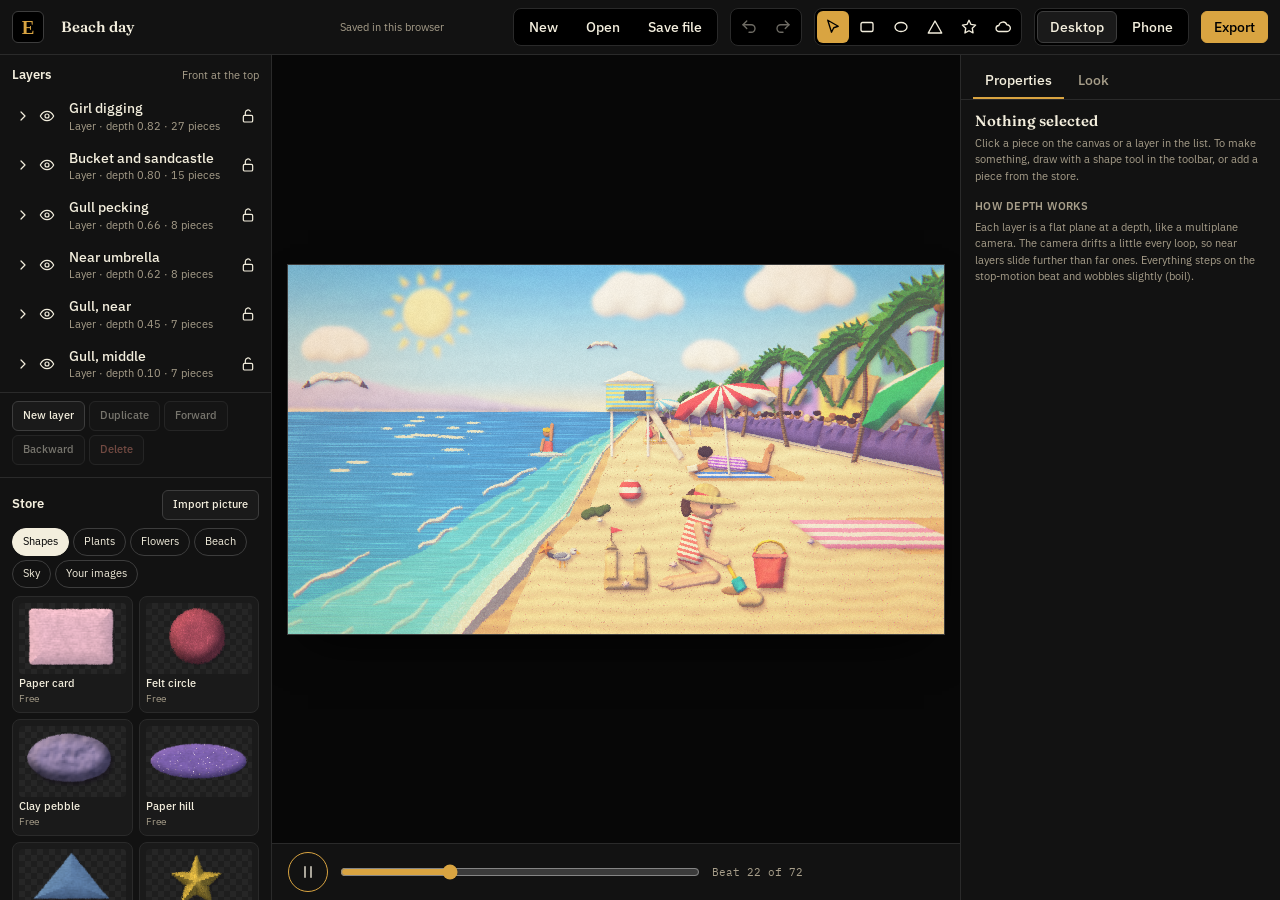
==== editor.html @ df8dcd38 "Add Beach Day sampel" ====
<!doctype html>
<html lang="en">
<head>
<meta charset="utf-8">
<meta name="viewport" content="width=device-width, initial-scale=1">
<title>Backdrop Editor</title>
<meta name="description" content="Make looping stop-motion wallpapers in the browser: layers at depths, handmade-looking shapes and materials, swaying flowers, boil and a soft film look. Export stills and video loops.">
<link rel="preconnect" href="https://fonts.googleapis.com">
<link rel="preconnect" href="https://fonts.gstatic.com" crossorigin>
<link href="https://fonts.googleapis.com/css2?family=Fraunces:ital,opsz,wght@0,9..144,500;0,9..144,600&family=IBM+Plex+Sans:wght@400;500;600&family=IBM+Plex+Mono:wght@400&display=swap" rel="stylesheet">
<link rel="icon" href="data:image/svg+xml,%3Csvg xmlns='http://www.w3.org/2000/svg' viewBox='0 0 32 32'%3E%3Crect width='32' height='32' rx='6' fill='%23000000'/%3E%3Ctext x='16' y='23' font-family='Georgia, serif' font-size='19' font-weight='700' fill='%23D9A441' text-anchor='middle'%3EE%3C/text%3E%3C/svg%3E">
<link rel="stylesheet" href="css/tokens.css">
<link rel="stylesheet" href="css/editor.css">
</head>
<body>
<a class="skip" href="#viewport">Skip to the canvas</a>

<header class="topbar">
  <h1 class="sr-only">Backdrop Editor</h1>
  <div class="brand">
    <a class="home" href="index.html" title="Back to the garden study"><span aria-hidden="true">E</span><span class="sr-only">Back to the garden study</span></a>
    <label class="sr-only" for="doc-title">Scene name</label>
    <input id="doc-title" class="title-input" type="text" maxlength="80" value="Untitled scene" autocomplete="off" spellcheck="false">
    <span class="save-state" id="save-state" aria-live="polite"></span>
  </div>

  <div class="toolbar">
    <div class="group" role="group" aria-label="File">
      <button type="button" class="tb-btn" id="btn-new">New</button>
      <button type="button" class="tb-btn" id="btn-open">Open</button>
      <button type="button" class="tb-btn" id="btn-save" title="Save the scene as a file (Ctrl+S)">Save file</button>
      <input type="file" id="file-open" accept=".json,application/json" hidden>
    </div>
    <div class="group" role="group" aria-label="Undo and redo">
      <button type="button" class="icon-btn" id="btn-undo" aria-label="Undo" disabled><svg viewBox="0 0 24 24" aria-hidden="true"><path d="M9 14L4 9l5-5"/><path d="M4 9h11a5 5 0 0 1 0 10h-3"/></svg></button>
      <button type="button" class="icon-btn" id="btn-redo" aria-label="Redo" disabled><svg viewBox="0 0 24 24" aria-hidden="true"><path d="M15 14l5-5-5-5"/><path d="M20 9H9a5 5 0 0 0 0 10h3"/></svg></button>
    </div>
    <div class="group tools" role="group" aria-label="Tools">
      <button type="button" class="icon-btn" data-tool="select" aria-pressed="true" title="Select and move (V)" aria-label="Select and move"><svg viewBox="0 0 24 24" aria-hidden="true"><path d="M5 3l14 8-6 2-3 6z"/></svg></button>
      <button type="button" class="icon-btn" data-tool="rect" aria-pressed="false" title="Draw a rectangle (R)" aria-label="Draw a rectangle"><svg viewBox="0 0 24 24" aria-hidden="true"><rect x="4" y="6" width="16" height="12" rx="2"/></svg></button>
      <button type="button" class="icon-btn" data-tool="ellipse" aria-pressed="false" title="Draw an ellipse (E)" aria-label="Draw an ellipse"><svg viewBox="0 0 24 24" aria-hidden="true"><ellipse cx="12" cy="12" rx="8" ry="6"/></svg></button>
      <button type="button" class="icon-btn" data-tool="triangle" aria-pressed="false" title="Draw a triangle (T)" aria-label="Draw a triangle"><svg viewBox="0 0 24 24" aria-hidden="true"><path d="M12 4l9 16H3z"/></svg></button>
      <button type="button" class="icon-btn" data-tool="star" aria-pressed="false" title="Draw a star (S)" aria-label="Draw a star"><svg viewBox="0 0 24 24" aria-hidden="true"><path d="M12 3l2.7 5.6 6.1.9-4.4 4.3 1 6.1L12 17l-5.4 2.9 1-6.1-4.4-4.3 6.1-.9z"/></svg></button>
      <button type="button" class="icon-btn" data-tool="cloud" aria-pressed="false" title="Draw a cloud (C)" aria-label="Draw a cloud"><svg viewBox="0 0 24 24" aria-hidden="true"><path d="M7 18a4 4 0 0 1-.5-8 5.5 5.5 0 0 1 10.6-1A4.5 4.5 0 0 1 17.5 18z"/></svg></button>
    </div>
    <div class="group" role="group" aria-label="Preview shape">
      <button type="button" class="tb-btn" data-preview="desktop" aria-pressed="true">Desktop</button>
      <button type="button" class="tb-btn" data-preview="phone" aria-pressed="false">Phone</button>
    </div>
    <button type="button" class="tb-btn primary" id="btn-export">Export</button>
  </div>
</header>

<main class="workspace">
  <aside class="panel panel-left" aria-label="Layers and store">
    <section class="layers" aria-labelledby="layers-h">
      <div class="panel-head">
        <h2 id="layers-h">Layers</h2>
        <p class="panel-hint">Front at the top</p>
      </div>
      <ul id="layer-list" class="layer-list"></ul>
      <div class="panel-actions" role="group" aria-label="Layer actions">
        <button type="button" class="btn-small" id="btn-add-layer">New layer</button>
        <button type="button" class="btn-small" id="btn-dup" title="Duplicate (Ctrl+D)">Duplicate</button>
        <button type="button" class="btn-small" id="btn-fwd" title="Bring forward (])">Forward</button>
        <button type="button" class="btn-small" id="btn-back" title="Send backward ([)">Backward</button>
        <button type="button" class="btn-small danger" id="btn-del" title="Delete (Delete key on the canvas)">Delete</button>
      </div>
    </section>
    <section class="store" aria-labelledby="store-h">
      <div class="panel-head">
        <h2 id="store-h">Store</h2>
        <button type="button" class="btn-small" id="btn-import">Import picture</button>
        <input type="file" id="file-image" accept="image/png,image/jpeg,image/webp,image/gif" multiple hidden>
      </div>
      <div class="store-cats" id="store-cats" role="group" aria-label="Store categories"></div>
      <div class="store-grid" id="store-grid"></div>
    </section>
  </aside>

  <section class="stage" aria-label="Scene">
    <div class="stage-inner">
      <div id="viewport" class="viewport is-loading" tabindex="0" role="application" aria-roledescription="scene canvas" aria-label="Scene canvas" aria-describedby="viewport-help">
        <canvas id="scene" aria-hidden="true"></canvas>
        <svg id="overlay" class="overlay" aria-hidden="true"></svg>
        <p class="loading" id="loading">Building the scene…</p>
      </div>
    </div>
    <p id="viewport-help" class="sr-only">Click a piece to select it, then drag to move it. With the canvas focused, arrow keys move the selection, Shift with an arrow moves it further, Delete removes it and Escape deselects. The Layers list and the Properties panel do everything the mouse does.</p>
    <div class="transport">
      <button type="button" class="icon-btn play" id="btn-play" data-playing="false" aria-label="Play" title="Play (Space)">
        <svg class="icon-play" viewBox="0 0 24 24" aria-hidden="true"><path d="M7 5l12 7-12 7z"/></svg>
        <svg class="icon-pause" viewBox="0 0 24 24" aria-hidden="true"><path d="M8 5v14M16 5v14"/></svg>
      </button>
      <label class="sr-only" for="scrub">Beat in the loop</label>
      <input type="range" id="scrub" min="0" max="71" step="1" value="0">
      <output id="beat-readout" for="scrub">Beat 1 of 72</output>
      <p id="status" class="status" role="status" aria-live="polite"></p>
    </div>
  </section>

  <aside class="panel panel-right" aria-label="Properties and look">
    <div class="tabs" role="tablist" aria-label="Side panel">
      <button type="button" role="tab" id="tab-props" aria-controls="pane-props" aria-selected="true">Properties</button>
      <button type="button" role="tab" id="tab-look" aria-controls="pane-look" aria-selected="false" tabindex="-1">Look</button>
    </div>
    <div id="pane-props" class="pane" role="tabpanel" aria-labelledby="tab-props" tabindex="0"></div>
    <div id="pane-look" class="pane" role="tabpanel" aria-labelledby="tab-look" tabindex="0" hidden></div>
  </aside>
</main>

<dialog id="dlg-new" aria-labelledby="dlg-new-h">
  <h2 id="dlg-new-h">New scene</h2>
  <p>This replaces the scene you have open. If you want to keep it, use Save file first.</p>
  <div class="template-list">
    <button type="button" class="template" data-template="beach">
      <span class="t-name">Beach day</span>
      <span class="t-note">The sample scene: a girl digging, waves, palms, gulls and a boardwalk crowd, all made from the editor's pieces.</span>
    </button>
    <button type="button" class="template" data-template="blank">
      <span class="t-name">Blank backdrop</span>
      <span class="t-note">A painted wash to build on.</span>
    </button>
    <button type="button" class="template" data-template="study">
      <span class="t-name">Garden study</span>
      <span class="t-note">The study of a stop-motion backdrop by Tamara, with every piece editable.</span>
    </button>
  </div>
  <div class="dlg-actions"><button type="button" class="btn-small" data-close>Cancel</button></div>
</dialog>

<dialog id="dlg-export" aria-labelledby="dlg-export-h">
  <h2 id="dlg-export-h">Export</h2>
  <section class="export-row">
    <h3>Still image</h3>
    <p>A PNG of the beat on screen now.</p>
    <div class="field field-select"><label for="still-size">Size</label><select id="still-size"></select></div>
    <button type="button" class="btn-small primary" id="do-still">Save PNG</button>
  </section>
  <section class="export-row">
    <h3>Video loop</h3>
    <p id="video-format"></p>
    <div class="field field-select"><label for="video-size">Size</label><select id="video-size"></select></div>
    <button type="button" class="btn-small primary" id="do-video">Record loop</button>
    <progress id="video-progress" max="1" value="0" hidden>0%</progress>
  </section>
  <section class="export-row">
    <h3>Scene file</h3>
    <p>A .json file with every layer, the look and your pictures. Open it here later to keep editing.</p>
    <button type="button" class="btn-small" id="do-json">Save scene file</button>
  </section>
  <div class="dlg-actions"><button type="button" class="btn-small" data-close>Close</button></div>
</dialog>

<script src="js/gl.js" defer></script>
<script src="js/clock.js" defer></script>
<script src="js/materials.js" defer></script>
<script src="js/elements.js" defer></script>
<script src="js/shapes.js" defer></script>
<script src="js/items.js" defer></script>
<script src="js/post.js" defer></script>
<script src="js/renderer.js" defer></script>
<script src="js/scenes/garden-art.js" defer></script>
<script src="js/scenes/garden.js" defer></script>
<script src="js/scenes/beach.js" defer></script>
<script src="js/editor/doc.js" defer></script>
<script src="js/editor/library.js" defer></script>
<script src="js/editor/fields.js" defer></script>
<script src="js/editor/actions.js" defer></script>
<script src="js/editor/panels.js" defer></script>
<script src="js/editor/canvas.js" defer></script>
<script src="js/editor/export.js" defer></script>
<script src="js/editor/main.js" defer></script>
</body>
</html>
---- css/tokens.css ----
/* Copied from Resume/css/style.css :root — keep in sync with the portfolio. */
:root {
  --bg: #000000;
  --bg-raised: #131313;
  --ink: #F3EEDD;
  --ink-soft: #A79E8A;
  --ink-faint: #8C8370;
  --line: #2A2A2A;
  --line-strong: #3D3D3D;
  --green: #4C7A63;
  --gold: #D9A441;
  --plum: #A56A82;

  --serif: 'Fraunces', serif;
  --sans: 'IBM Plex Sans', sans-serif;
  --mono: 'IBM Plex Mono', monospace;

  --measure: 62ch;
  --pad-x: 6vw;

  --radius-xs: 3px;
  --radius-sm: 4px;
  --radius-lg: 20px;
  --radius-pill: 999px;

  --shadow-sm: 0 10px 24px -8px rgba(217, 164, 65, 0.4);

  --motion-fast: 150ms;
  --motion-base: 200ms;
  --motion-slow: 500ms;
  --ease-standard: ease;
  --ease-out: ease-out;

  --space-1: 8px;
  --space-2: 12px;
  --space-3: 16px;
  --space-4: 24px;
  --space-5: 32px;
  --space-6: 48px;
  --space-7: 64px;
  --space-8: 96px;

  --header-h: 80px;
}
---- css/editor.css ----
/* The editor. Colors, type, spacing and motion come from tokens.css (the portfolio's tokens). */

*, *::before, *::after { box-sizing: border-box; }
[hidden] { display: none !important; }

:root {
  --panel: #121212;
  --panel-2: #1A1A1A;
  --well: #0A0A0A;
  --focus: #F3EEDD;
  --danger: #E58C7A;
  --left-w: 272px;
  --right-w: 320px;
}

html { color-scheme: dark; }
html, body {
  margin: 0;
  height: 100%;
  background: var(--bg);
  color: var(--ink);
  font: 400 14px/1.45 var(--sans);
}
body {
  display: grid;
  grid-template-rows: auto minmax(0, 1fr);
  height: 100vh;
  height: 100dvh;
  overflow: hidden;
}

.sr-only {
  position: absolute; width: 1px; height: 1px; padding: 0; margin: -1px;
  overflow: hidden; clip: rect(0 0 0 0); white-space: nowrap; border: 0;
}
.skip {
  position: absolute; left: 8px; top: -60px; z-index: 10;
  padding: 8px 12px; border-radius: var(--radius-sm);
  background: var(--gold); color: var(--bg); font-weight: 600; text-decoration: none;
}
.skip:focus { top: 8px; }

button, input, select { font: inherit; color: inherit; }
:focus-visible { outline: 2px solid var(--focus); outline-offset: 2px; }

h2, h3 { margin: 0; }

/* ---------- top bar ---------- */
.topbar {
  display: flex;
  align-items: center;
  gap: var(--space-3);
  padding: 8px 12px;
  border-bottom: 1px solid var(--line);
  background: var(--panel);
  min-width: 0;
}
.brand { display: flex; align-items: center; gap: var(--space-1); min-width: 0; flex: 1 1 240px; }
.home {
  display: grid; place-items: center; flex: none;
  width: 32px; height: 32px; border-radius: 6px;
  background: var(--bg); color: var(--gold);
  font: 700 19px/1 Georgia, serif; text-decoration: none;
  border: 1px solid var(--line-strong);
}
.title-input {
  min-width: 0; width: 100%; max-width: 20rem;
  padding: 6px 8px;
  border: 1px solid transparent; border-radius: var(--radius-sm);
  background: transparent;
  font: 600 1.0625rem/1.2 var(--serif);
}
.title-input:hover { border-color: var(--line-strong); }
.title-input:focus { border-color: var(--ink-soft); background: var(--bg); }
.save-state { font-size: 0.8125rem; color: var(--ink-soft); white-space: nowrap; }

.toolbar { display: flex; align-items: center; gap: var(--space-2); flex-wrap: wrap; justify-content: flex-end; }
.group { display: flex; gap: 2px; padding: 2px; border-radius: 8px; background: var(--bg); border: 1px solid var(--line); }

.tb-btn, .btn-small {
  min-height: 32px;
  padding: 0 12px;
  border: 1px solid transparent;
  border-radius: 6px;
  background: transparent;
  font-weight: 500;
  cursor: pointer;
  white-space: nowrap;
  transition: background-color var(--motion-fast) var(--ease-standard), border-color var(--motion-fast) var(--ease-standard);
}
.tb-btn:hover, .btn-small:hover { background: var(--panel-2); }
.tb-btn[aria-pressed="true"] { background: var(--panel-2); border-color: var(--line-strong); }
.tb-btn.primary, .btn-small.primary { background: var(--gold); color: var(--bg); border-color: var(--gold); }
.tb-btn.primary:hover, .btn-small.primary:hover { background: #E8B65A; }
.btn-small { min-height: 30px; padding: 0 10px; border-color: var(--line-strong); background: var(--panel-2); font-size: 0.8125rem; }
.btn-small.danger { color: var(--danger); }
.btn-small:disabled, .icon-btn:disabled { opacity: 0.45; cursor: default; }
.btn-small:disabled:hover { background: var(--panel-2); }

.icon-btn {
  display: inline-grid; place-items: center;
  width: 32px; height: 32px;
  padding: 0;
  border: 1px solid transparent; border-radius: 6px;
  background: transparent;
  cursor: pointer;
}
.icon-btn:hover:not(:disabled) { background: var(--panel-2); }
.tools .icon-btn[aria-pressed="true"] { background: var(--gold); color: var(--bg); }
.icon-btn svg, .icon-btn small svg { width: 18px; height: 18px; fill: none; stroke: currentColor; stroke-width: 1.8; stroke-linecap: round; stroke-linejoin: round; }
.icon-btn.small { width: 28px; height: 28px; }
.icon-btn.small svg { width: 16px; height: 16px; }

/* ---------- workspace ---------- */
.workspace {
  display: grid;
  grid-template-columns: var(--left-w) minmax(0, 1fr) var(--right-w);
  min-height: 0;
}
.panel { background: var(--panel); min-height: 0; overflow: auto; }
.panel-left { border-right: 1px solid var(--line); display: grid; grid-template-rows: minmax(180px, 1fr) minmax(220px, 1fr); overflow: hidden; }
.panel-right { border-left: 1px solid var(--line); display: flex; flex-direction: column; }

.panel-head { display: flex; align-items: baseline; justify-content: space-between; gap: var(--space-1); padding: 12px 12px 8px; }
.panel-head h2 { font: 600 0.9375rem/1.2 var(--sans); }
.panel-hint { margin: 0; font-size: 0.75rem; color: var(--ink-soft); }

/* ---------- layers ---------- */
.layers { display: flex; flex-direction: column; min-height: 0; border-bottom: 1px solid var(--line); }
.layer-list { list-style: none; margin: 0; padding: 0 6px; overflow: auto; flex: 1; min-height: 0; }
.layer-list .empty { padding: 12px 8px; color: var(--ink-soft); }
.layer-row {
  display: grid;
  grid-template-columns: 22px 28px minmax(0, 1fr) 28px;
  align-items: center;
  gap: 2px;
  padding: 2px;
  border-radius: 6px;
  border: 1px solid transparent;
}
.layer-row:hover { background: var(--panel-2); }
.layer-row.is-selected { background: #2A2314; border-color: #6B5428; }
.layer-row.has-selection:not(.is-selected) { background: #1C1810; }
.layer-row.is-hidden .nm, .layer-row.is-hidden .meta { opacity: 0.55; }
.layer-row.drop-above { box-shadow: inset 0 2px 0 var(--gold); }
.layer-row.drop-below { box-shadow: inset 0 -2px 0 var(--gold); }
.caret { width: 22px; }
.caret svg { transition: transform var(--motion-fast) var(--ease-standard); }
.caret[aria-expanded="true"] svg { transform: rotate(90deg); }
.caret-space { width: 22px; }
.layer-name {
  display: flex; flex-direction: column; align-items: flex-start;
  min-width: 0; padding: 4px 6px;
  border: 0; border-radius: 4px; background: transparent; text-align: left; cursor: pointer;
}
.layer-name .nm { font-weight: 500; max-width: 100%; overflow: hidden; text-overflow: ellipsis; white-space: nowrap; }
.layer-name .meta { font-size: 0.75rem; color: var(--ink-soft); }
.item-wrap { list-style: none; }
.item-list { list-style: none; margin: 0 0 4px 52px; padding: 0; border-left: 1px solid var(--line-strong); }
.item-name {
  display: block; width: 100%; padding: 4px 8px;
  border: 0; border-radius: 4px; background: transparent; text-align: left; cursor: pointer;
  font-size: 0.8125rem; color: var(--ink);
  overflow: hidden; text-overflow: ellipsis; white-space: nowrap;
}
.item-name:hover { background: var(--panel-2); }
.item-row.is-selected .item-name { background: #2A2314; box-shadow: inset 2px 0 0 var(--gold); }
.panel-actions { display: flex; flex-wrap: wrap; gap: 4px; padding: 8px 12px 12px; border-top: 1px solid var(--line); }

/* ---------- store ---------- */
.store { display: flex; flex-direction: column; min-height: 0; }
.store-cats { display: flex; flex-wrap: wrap; gap: 4px; padding: 0 12px 8px; }
.chip {
  min-height: 28px; padding: 0 10px;
  border: 1px solid var(--line-strong); border-radius: var(--radius-pill);
  background: transparent; font-size: 0.8125rem; cursor: pointer;
}
.chip[aria-pressed="true"] { background: var(--ink); color: var(--bg); border-color: var(--ink); }
.store-grid { display: grid; grid-template-columns: repeat(auto-fill, minmax(112px, 1fr)); gap: 6px; padding: 0 12px 12px; overflow: auto; min-height: 0; align-content: start; }
.store-note { grid-column: 1 / -1; margin: 0 0 4px; font-size: 0.8125rem; color: var(--ink-soft); }
.store-item {
  display: grid; grid-template-rows: auto auto auto; gap: 2px;
  padding: 6px; border: 1px solid var(--line); border-radius: 8px;
  background: var(--panel-2); text-align: left; cursor: grab;
}
.store-item:hover { border-color: var(--ink-faint); }
.store-item img, .thumb-placeholder {
  display: block; width: 100%; aspect-ratio: 3 / 2; object-fit: contain;
  border-radius: 4px;
  background: repeating-conic-gradient(#262626 0 25%, #1E1E1E 0 50%) 0 0 / 12px 12px;
}
.thumb-placeholder.sparkle {
  background: radial-gradient(circle at 30% 40%, #FFF8E6 0 2px, transparent 3px), radial-gradient(circle at 65% 30%, #FFF8E6 0 1.5px, transparent 2.5px),
    radial-gradient(circle at 55% 70%, #FFF8E6 0 2px, transparent 3px), #2A2440;
}
.store-name { font-size: 0.8125rem; font-weight: 500; line-height: 1.25; }
.store-credit { font-size: 0.6875rem; color: var(--ink-soft); }

/* ---------- stage ---------- */
.stage { display: grid; grid-template-rows: minmax(0, 1fr) auto; min-width: 0; min-height: 0; background: #070707; }
.stage-inner { position: relative; display: grid; place-items: center; min-height: 0; padding: 16px; overflow: hidden; }
.viewport {
  position: relative;
  background: #1A1420;
  box-shadow: 0 0 0 1px var(--line-strong), 0 20px 50px -20px #000;
  touch-action: none;
  user-select: none;
}
.viewport:focus-visible { outline: 2px solid var(--focus); outline-offset: 3px; }
.viewport canvas { position: absolute; inset: 0; width: 100%; height: 100%; display: block; transition: opacity var(--motion-base) var(--ease-out); }
.viewport.is-loading canvas { opacity: 0.35; }
.viewport.is-drop { box-shadow: 0 0 0 2px var(--gold); }
.overlay { position: absolute; inset: 0; width: 100%; height: 100%; pointer-events: none; overflow: visible; }
.loading { position: absolute; left: 50%; top: 50%; transform: translate(-50%, -50%); margin: 0; padding: 8px 14px; border-radius: var(--radius-sm); background: rgba(19, 19, 19, 0.92); color: var(--ink); text-align: center; max-width: 80%; }
.viewport.is-broken { background: var(--panel); }

.ov-hover { fill: none; stroke: #F3EEDD; stroke-opacity: 0.55; stroke-width: 1; stroke-dasharray: 3 3; }
.ov-sel-shadow { fill: none; stroke: #000; stroke-opacity: 0.6; stroke-width: 3; }
.ov-sel { fill: none; stroke: var(--gold); stroke-width: 1.5; }
.ov-sel.is-layer { stroke-dasharray: 6 4; }
.ov-handle { fill: #F3EEDD; stroke: #000; stroke-width: 1.5; }
.ov-stalk { stroke: var(--gold); stroke-width: 1.5; }
.ov-draw { fill: rgba(217, 164, 65, 0.12); stroke: var(--gold); stroke-width: 1.5; stroke-dasharray: 5 4; }

.transport {
  display: grid;
  grid-template-columns: auto minmax(120px, 360px) auto minmax(0, 1fr);
  align-items: center;
  gap: var(--space-2);
  padding: 8px 16px;
  border-top: 1px solid var(--line);
  background: var(--panel);
}
.play { border: 1px solid var(--gold); border-radius: var(--radius-pill); width: 40px; height: 40px; }
.play .icon-play { fill: currentColor; }
.play[data-playing="true"] .icon-play, .play[data-playing="false"] .icon-pause { display: none; }
#beat-readout { font: 0.8125rem/1 var(--mono); color: var(--ink-soft); white-space: nowrap; }
.status { margin: 0; font-size: 0.8125rem; color: var(--ink); min-width: 0; overflow: hidden; text-overflow: ellipsis; display: -webkit-box; -webkit-line-clamp: 2; -webkit-box-orient: vertical; }
.status[data-tone="error"] { color: var(--danger); }
.status[data-tone="warn"] { color: #E8C27A; }

input[type="range"] { width: 100%; accent-color: var(--gold); margin: 0; min-height: 24px; }

/* ---------- side panel tabs ---------- */
.tabs { display: flex; gap: 2px; padding: 8px 12px 0; border-bottom: 1px solid var(--line); position: sticky; top: 0; background: var(--panel); z-index: 1; }
.tabs [role="tab"] {
  min-height: 36px; padding: 0 12px;
  border: 0; border-bottom: 2px solid transparent; background: transparent;
  font-weight: 500; color: var(--ink-soft); cursor: pointer;
}
.tabs [role="tab"][aria-selected="true"] { color: var(--ink); border-bottom-color: var(--gold); }
.pane { padding: 12px 14px 24px; overflow: auto; flex: 1; min-height: 0; }
.pane:focus-visible { outline-offset: -2px; }
.pane-title { font: 600 1.0625rem/1.25 var(--serif); margin-bottom: 2px; }
.pane-sub { margin: 0 0 8px; font-size: 0.8125rem; color: var(--ink-soft); }
.pane-note { margin: 4px 0 8px; color: var(--ink-soft); font-size: 0.8125rem; }
.prop-section + .prop-section { margin-top: 18px; padding-top: 14px; border-top: 1px solid var(--line-strong); }
.prop-actions { display: flex; flex-wrap: wrap; gap: 4px; margin: 6px 0 10px; }

/* ---------- fields ---------- */
.field-heading { margin: 16px 0 6px; font: 600 0.75rem/1.2 var(--sans); letter-spacing: 0.04em; text-transform: uppercase; color: var(--ink-soft); }
.field-note { margin: 4px 0; font-size: 0.8125rem; color: var(--ink-soft); }
.field { display: grid; grid-template-columns: minmax(0, 1fr) auto; align-items: center; gap: 2px 8px; margin: 0 0 8px; }
.field label { font-size: 0.8125rem; }
.field output { font: 0.75rem/1 var(--mono); color: var(--ink-soft); }
.field-range input { grid-column: 1 / -1; }
.field-color { grid-template-columns: minmax(0, 1fr) auto 64px; }
.field-color input[type="color"] { width: 40px; height: 28px; padding: 0 2px; border: 1px solid var(--line-strong); border-radius: 4px; background: var(--bg); cursor: pointer; }
.field-color output { text-align: right; }
.field-select, .field-text { grid-template-columns: 1fr; }
.field select, .field input[type="text"] {
  width: 100%; min-height: 32px; padding: 0 8px;
  border: 1px solid var(--line-strong); border-radius: 6px; background: var(--bg);
}
.field-toggle label { display: flex; align-items: center; gap: 8px; cursor: pointer; min-height: 28px; }
.field-toggle input { width: 16px; height: 16px; accent-color: var(--gold); margin: 0; }
.field-hint { grid-column: 1 / -1; margin: 0; font-size: 0.75rem; color: var(--ink-soft); }

/* ---------- dialogs ---------- */
dialog {
  width: min(520px, calc(100vw - 32px));
  padding: 20px;
  border: 1px solid var(--line-strong);
  border-radius: 12px;
  background: var(--panel);
  color: var(--ink);
}
dialog::backdrop { background: rgba(0, 0, 0, 0.6); }
dialog h2 { font: 600 1.25rem/1.2 var(--serif); margin-bottom: 8px; }
dialog p { margin: 0 0 12px; color: var(--ink-soft); }
.template-list { display: grid; gap: 8px; }
.template {
  display: grid; gap: 2px; padding: 12px;
  border: 1px solid var(--line-strong); border-radius: 8px; background: var(--panel-2);
  text-align: left; cursor: pointer;
}
.template:hover { border-color: var(--gold); }
.t-name { font-weight: 600; }
.t-note { font-size: 0.8125rem; color: var(--ink-soft); }
.export-row { padding: 12px 0; border-top: 1px solid var(--line); }
.export-row h3 { font: 600 0.9375rem/1.2 var(--sans); margin-bottom: 4px; }
.export-row p { margin-bottom: 8px; font-size: 0.8125rem; }
.export-row progress { width: 100%; margin-top: 8px; accent-color: var(--gold); }
.dlg-actions { display: flex; justify-content: flex-end; gap: 8px; margin-top: 12px; }

body.is-recording .panel, body.is-recording .topbar { pointer-events: none; opacity: 0.6; }

/* ---------- narrow screens: canvas first, panels below ---------- */
@media (max-width: 1100px) {
  :root { --left-w: 240px; --right-w: 280px; }
  .save-state { display: none; }
}
@media (max-width: 900px) {
  body { display: block; height: auto; overflow: auto; }
  .topbar { flex-wrap: wrap; }
  .toolbar { justify-content: flex-start; }
  .workspace { display: flex; flex-direction: column; }
  .stage { order: 1; }
  .stage-inner { height: min(62vh, 60vw + 32px); }
  .panel-right { order: 2; border: 0; border-top: 1px solid var(--line); }
  .panel-left { order: 3; display: block; border: 0; border-top: 1px solid var(--line); }
  .layer-list { max-height: 50vh; }
  .store-grid { max-height: 60vh; }
  .pane { overflow: visible; }
  .transport { grid-template-columns: auto minmax(0, 1fr) auto; }
  .status { grid-column: 1 / -1; }
}

@media (prefers-reduced-motion: reduce) {
  * { transition: none !important; }
}
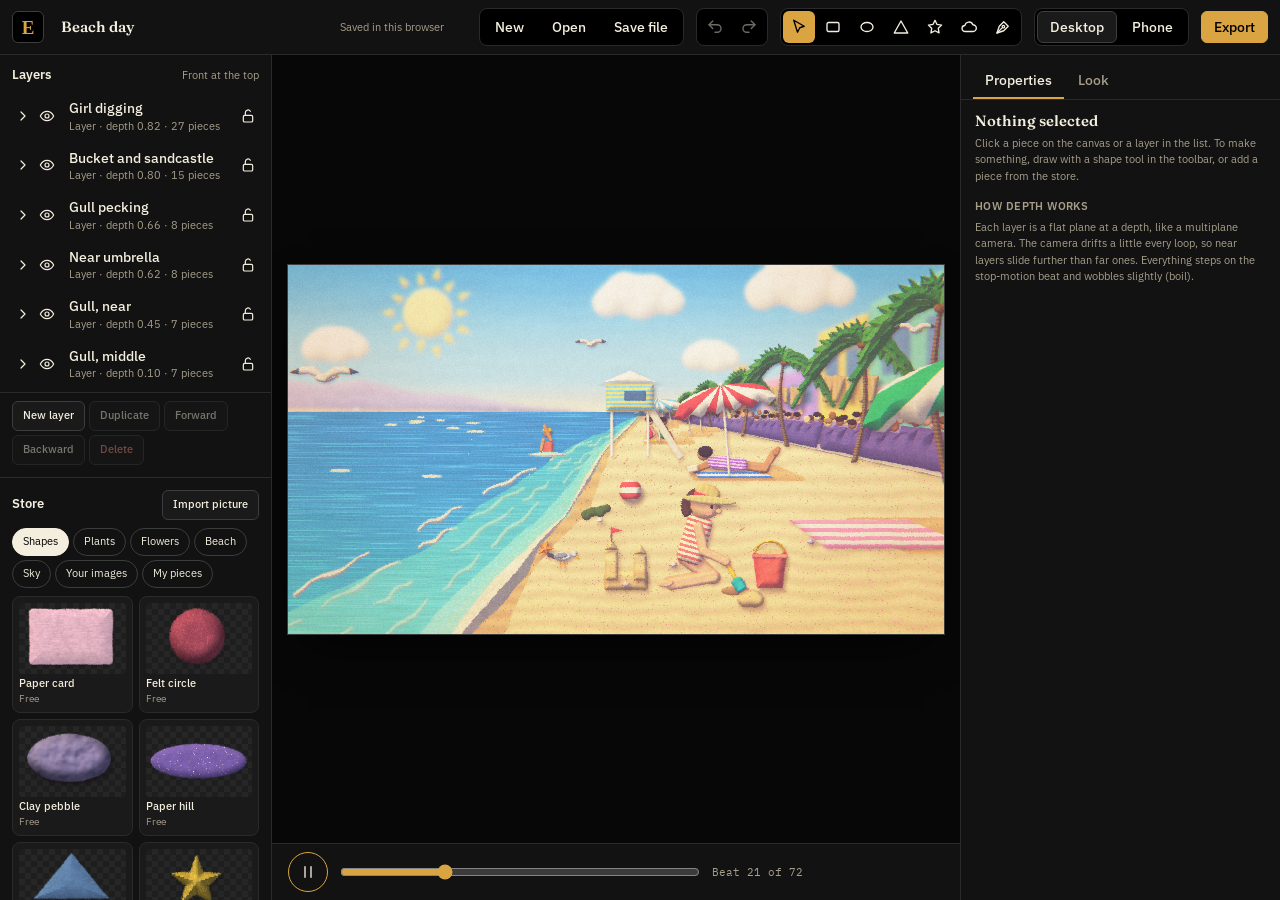
==== commit cc5e827d: "Shop changes, pen tool" ====
--- a/editor.html
+++ b/editor.html
@@ -42,6 +42,7 @@
       <button type="button" class="icon-btn" data-tool="triangle" aria-pressed="false" title="Draw a triangle (T)" aria-label="Draw a triangle"><svg viewBox="0 0 24 24" aria-hidden="true"><path d="M12 4l9 16H3z"/></svg></button>
       <button type="button" class="icon-btn" data-tool="star" aria-pressed="false" title="Draw a star (S)" aria-label="Draw a star"><svg viewBox="0 0 24 24" aria-hidden="true"><path d="M12 3l2.7 5.6 6.1.9-4.4 4.3 1 6.1L12 17l-5.4 2.9 1-6.1-4.4-4.3 6.1-.9z"/></svg></button>
       <button type="button" class="icon-btn" data-tool="cloud" aria-pressed="false" title="Draw a cloud (C)" aria-label="Draw a cloud"><svg viewBox="0 0 24 24" aria-hidden="true"><path d="M7 18a4 4 0 0 1-.5-8 5.5 5.5 0 0 1 10.6-1A4.5 4.5 0 0 1 17.5 18z"/></svg></button>
+      <button type="button" class="icon-btn" data-tool="pen" aria-pressed="false" title="Draw your own outline, point by point (P)" aria-label="Draw your own outline"><svg viewBox="0 0 24 24" aria-hidden="true"><path d="M4 20l3-9 6-6 6 6-6 6z"/><circle cx="12.5" cy="11.5" r="1.6"/><path d="M4 20l6.5-6.5"/></svg></button>
     </div>
     <div class="group" role="group" aria-label="Preview shape">
       <button type="button" class="tb-btn" data-preview="desktop" aria-pressed="true">Desktop</button>
@@ -96,6 +97,16 @@
       <input type="range" id="scrub" min="0" max="71" step="1" value="0">
       <output id="beat-readout" for="scrub">Beat 1 of 72</output>
       <p id="status" class="status" role="status" aria-live="polite"></p>
+    </div>
+    <div class="pose-strip" id="pose-strip" hidden>
+      <span class="pose-label" id="pose-label">Poses</span>
+      <div class="pose-buttons" id="pose-buttons" role="group" aria-labelledby="pose-label"></div>
+      <div class="group" role="group" aria-label="Moving a piece changes">
+        <button type="button" class="tb-btn" data-pose-mode="all" aria-pressed="true" title="Moving a piece moves it in every pose">All poses</button>
+        <button type="button" class="tb-btn" data-pose-mode="pose" aria-pressed="false" title="Moving a piece changes only the pose on screen">This pose only</button>
+      </div>
+      <label class="pose-check"><input type="checkbox" id="onion"> Onion skin</label>
+      <button type="button" class="btn-small" id="btn-copy-pose" title="Make this pose match the one before it">Copy previous pose</button>
     </div>
   </section>
 
@@ -128,6 +139,25 @@
   </div>
   <div class="dlg-actions"><button type="button" class="btn-small" data-close>Cancel</button></div>
 </dialog>
+
+<dialog id="dlg-pack" aria-labelledby="dlg-pack-h">
+  <h2 id="dlg-pack-h">Save My pieces as a pack</h2>
+  <p>A pack is one file with your pieces and their pictures. Anyone can install it from the store.</p>
+  <form id="pack-form" method="dialog">
+    <div class="field field-text"><label for="pack-name">Pack name</label><input id="pack-name" type="text" maxlength="60" required value="My pieces"></div>
+    <div class="field field-text"><label for="pack-author">Your name, for the credit</label><input id="pack-author" type="text" maxlength="60" autocomplete="name"></div>
+    <div class="field field-select"><label for="pack-license">How others may use it</label>
+      <select id="pack-license">
+        <option>Free to use; please credit me</option>
+        <option>CC BY 4.0 (use and change, with credit)</option>
+        <option>CC0 (no rights reserved)</option>
+        <option>Personal use only</option>
+      </select>
+    </div>
+    <div class="dlg-actions"><button type="button" class="btn-small" data-close>Cancel</button><button type="submit" class="btn-small primary">Save pack</button></div>
+  </form>
+</dialog>
+<input type="file" id="file-pack" accept=".json,application/json" hidden>
 
 <dialog id="dlg-export" aria-labelledby="dlg-export-h">
   <h2 id="dlg-export-h">Export</h2>
--- a/css/editor.css
+++ b/css/editor.css
@@ -221,6 +221,31 @@
 .ov-handle { fill: #F3EEDD; stroke: #000; stroke-width: 1.5; }
 .ov-stalk { stroke: var(--gold); stroke-width: 1.5; }
 .ov-draw { fill: rgba(217, 164, 65, 0.12); stroke: var(--gold); stroke-width: 1.5; stroke-dasharray: 5 4; }
+.ov-ctrl { fill: none; stroke: #F3EEDD; stroke-width: 1; stroke-dasharray: 3 3; }
+.ov-point { fill: #F3EEDD; stroke: #000; stroke-width: 1.5; }
+.ov-point.is-selected, .ov-point.is-first { fill: var(--gold); }
+.ov-mid { fill: rgba(0, 0, 0, 0.5); stroke: #F3EEDD; stroke-width: 1.2; }
+
+.pose-strip {
+  display: flex; flex-wrap: wrap; align-items: center; gap: var(--space-2);
+  padding: 6px 16px 10px; background: var(--panel); border-top: 1px solid var(--line);
+}
+.pose-label { font-size: 0.8125rem; color: var(--ink-soft); }
+.pose-buttons { display: flex; flex-wrap: wrap; gap: 3px; }
+.pose-buttons button {
+  min-width: 30px; min-height: 30px; padding: 0 6px;
+  border: 1px solid var(--line-strong); border-radius: 6px; background: var(--panel-2);
+  font: 0.8125rem/1 var(--mono); cursor: pointer;
+}
+.pose-buttons button[aria-pressed="true"] { background: var(--gold); color: var(--bg); border-color: var(--gold); }
+.pose-check { display: flex; align-items: center; gap: 6px; font-size: 0.8125rem; cursor: pointer; }
+.pose-check input { accent-color: var(--gold); width: 16px; height: 16px; margin: 0; }
+.stage { grid-template-rows: minmax(0, 1fr) auto auto; }
+
+.store-card { position: relative; }
+.store-card .store-item { width: 100%; height: 100%; }
+.store-remove { position: absolute; top: 2px; right: 2px; background: rgba(0, 0, 0, 0.7); }
+.store-actions { grid-column: 1 / -1; display: flex; flex-wrap: wrap; gap: 4px; margin-bottom: 4px; }
 
 .transport {
   display: grid;
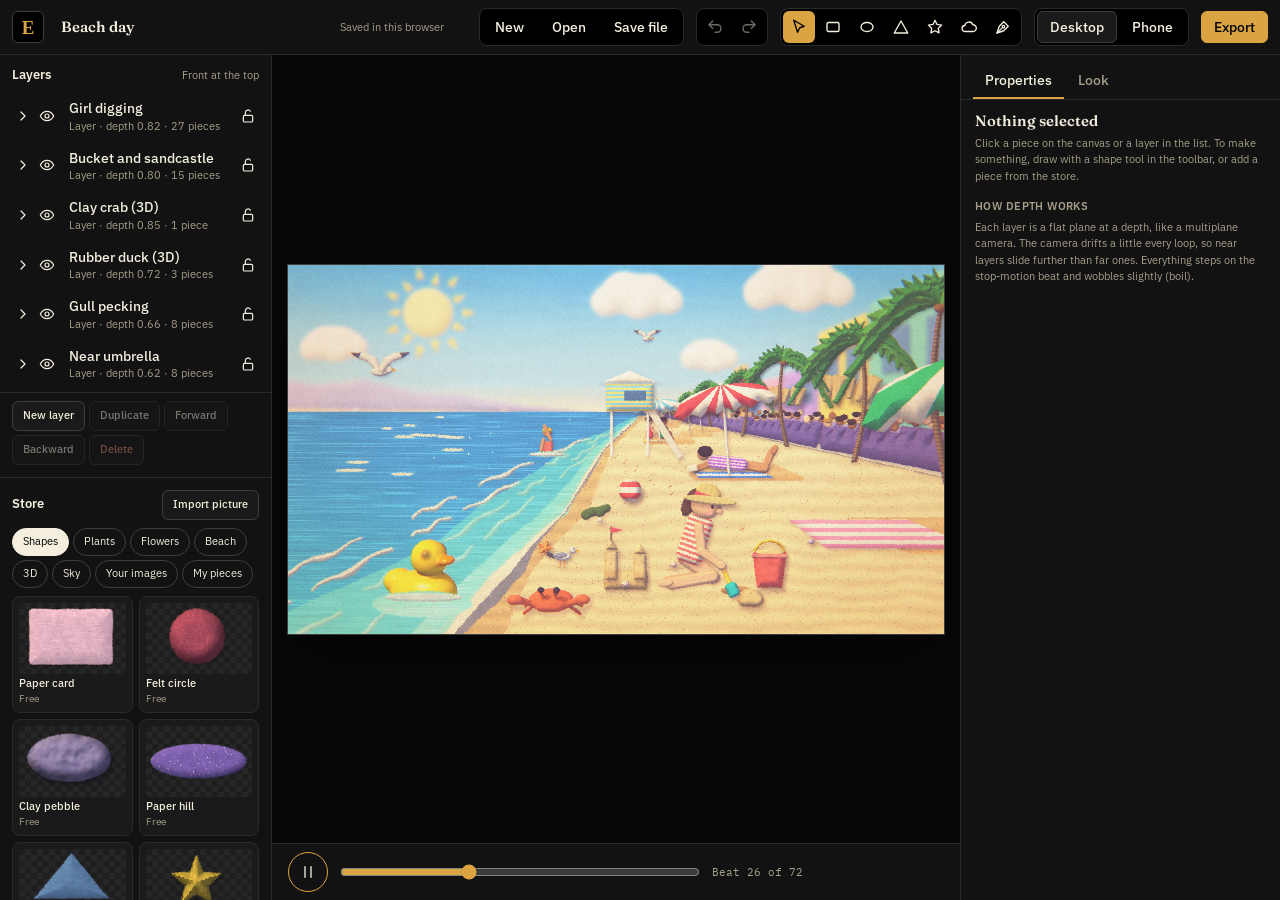
==== commit b2a005d1: "3d Implementation" ====
--- a/editor.html
+++ b/editor.html
@@ -187,6 +187,7 @@
 <script src="js/materials.js" defer></script>
 <script src="js/elements.js" defer></script>
 <script src="js/shapes.js" defer></script>
+<script src="js/clay.js" defer></script>
 <script src="js/items.js" defer></script>
 <script src="js/post.js" defer></script>
 <script src="js/renderer.js" defer></script>
--- a/css/editor.css
+++ b/css/editor.css
@@ -225,6 +225,9 @@
 .ov-point { fill: #F3EEDD; stroke: #000; stroke-width: 1.5; }
 .ov-point.is-selected, .ov-point.is-first { fill: var(--gold); }
 .ov-mid { fill: rgba(0, 0, 0, 0.5); stroke: #F3EEDD; stroke-width: 1.2; }
+.ov-part { fill: #F3EEDD; stroke: #000; stroke-width: 1.5; }
+.ov-part.is-selected { fill: var(--gold); }
+.ov-part.is-carve { fill: none; stroke: #F3EEDD; stroke-dasharray: 2 2; }
 
 .pose-strip {
   display: flex; flex-wrap: wrap; align-items: center; gap: var(--space-2);
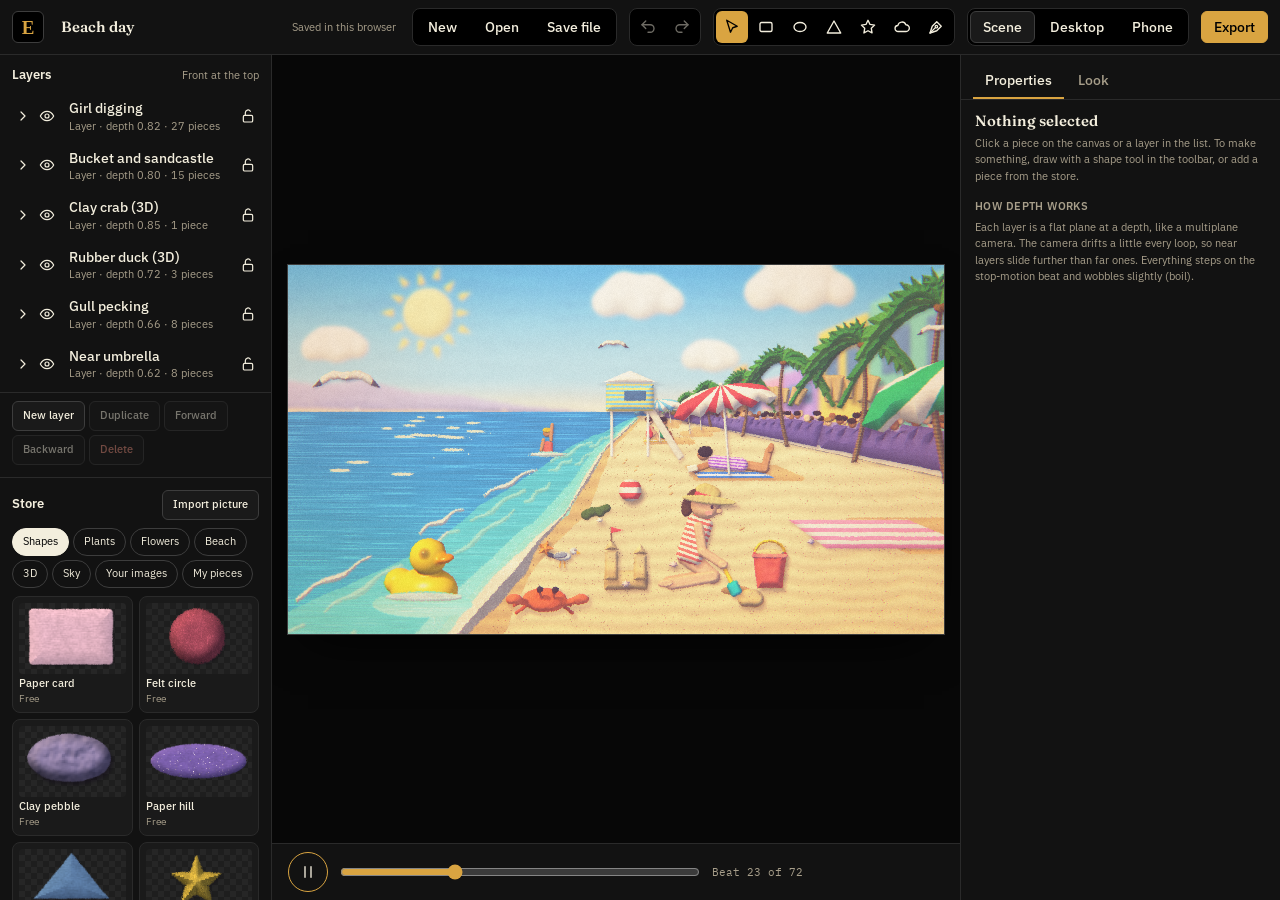
==== commit 03e1ae57: "Wallpaper export implementation" ====
--- a/editor.html
+++ b/editor.html
@@ -45,7 +45,8 @@
       <button type="button" class="icon-btn" data-tool="pen" aria-pressed="false" title="Draw your own outline, point by point (P)" aria-label="Draw your own outline"><svg viewBox="0 0 24 24" aria-hidden="true"><path d="M4 20l3-9 6-6 6 6-6 6z"/><circle cx="12.5" cy="11.5" r="1.6"/><path d="M4 20l6.5-6.5"/></svg></button>
     </div>
     <div class="group" role="group" aria-label="Preview shape">
-      <button type="button" class="tb-btn" data-preview="desktop" aria-pressed="true">Desktop</button>
+      <button type="button" class="tb-btn" data-preview="scene" aria-pressed="true" title="The whole scene, in its own shape">Scene</button>
+      <button type="button" class="tb-btn" data-preview="desktop" aria-pressed="false" title="What a 16:9 screen shows">Desktop</button>
       <button type="button" class="tb-btn" data-preview="phone" aria-pressed="false">Phone</button>
     </div>
     <button type="button" class="tb-btn primary" id="btn-export">Export</button>
@@ -128,10 +129,17 @@
       <span class="t-name">Beach day</span>
       <span class="t-note">The sample scene: a girl digging, waves, palms, gulls and a boardwalk crowd, all made from the editor's pieces.</span>
     </button>
-    <button type="button" class="template" data-template="blank">
-      <span class="t-name">Blank backdrop</span>
-      <span class="t-note">A painted wash to build on.</span>
-    </button>
+    <div class="template template-blank">
+      <span class="t-name" id="blank-h">Blank backdrop</span>
+      <span class="t-note">A painted wash to build on, in the shape of the screen it's for.</span>
+      <div class="blank-shapes" role="group" aria-labelledby="blank-h">
+        <button type="button" class="btn-small" data-template="blank" data-aspect="1.7778">Desktop 16:9</button>
+        <button type="button" class="btn-small" data-template="blank" data-aspect="2.3333">Ultrawide 21:9</button>
+        <button type="button" class="btn-small" data-template="blank" data-aspect="1.6">Laptop 16:10</button>
+        <button type="button" class="btn-small" data-template="blank" data-aspect="1">Square</button>
+        <button type="button" class="btn-small" data-template="blank" data-aspect="0.4615">Phone (tall)</button>
+      </div>
+    </div>
     <button type="button" class="template" data-template="study">
       <span class="t-name">Garden study</span>
       <span class="t-note">The study of a stop-motion backdrop by Tamara, with every piece editable.</span>
@@ -171,8 +179,17 @@
     <h3>Video loop</h3>
     <p id="video-format"></p>
     <div class="field field-select"><label for="video-size">Size</label><select id="video-size"></select></div>
-    <button type="button" class="btn-small primary" id="do-video">Record loop</button>
+    <div class="field field-select"><label for="video-loops">Length</label>
+      <select id="video-loops"><option value="1">One loop, 6 seconds</option><option value="2">2 loops, 12 seconds</option><option value="5">5 loops, 30 seconds</option></select>
+      <p class="field-hint">For players that pause between repeats, a longer file hides the jump.</p>
+    </div>
+    <button type="button" class="btn-small primary" id="do-video">Save video</button>
     <progress id="video-progress" max="1" value="0" hidden>0%</progress>
+  </section>
+  <section class="export-row">
+    <h3>Live wallpaper</h3>
+    <p>One HTML file that plays the scene full screen, with nothing else on it. Use it with an app that shows a web page as a desktop wallpaper, or as a page background. It works offline.</p>
+    <button type="button" class="btn-small" id="do-live">Save live wallpaper</button>
   </section>
   <section class="export-row">
     <h3>Scene file</h3>
@@ -200,6 +217,7 @@
 <script src="js/editor/actions.js" defer></script>
 <script src="js/editor/panels.js" defer></script>
 <script src="js/editor/canvas.js" defer></script>
+<script src="js/editor/mp4.js" defer></script>
 <script src="js/editor/export.js" defer></script>
 <script src="js/editor/main.js" defer></script>
 </body>
--- a/css/editor.css
+++ b/css/editor.css
@@ -325,6 +325,9 @@
 .template:hover { border-color: var(--gold); }
 .t-name { font-weight: 600; }
 .t-note { font-size: 0.8125rem; color: var(--ink-soft); }
+.template-blank { cursor: default; }
+.template-blank:hover { border-color: var(--line-strong); }
+.blank-shapes { display: flex; flex-wrap: wrap; gap: 4px; margin-top: 6px; }
 .export-row { padding: 12px 0; border-top: 1px solid var(--line); }
 .export-row h3 { font: 600 0.9375rem/1.2 var(--sans); margin-bottom: 4px; }
 .export-row p { margin-bottom: 8px; font-size: 0.8125rem; }
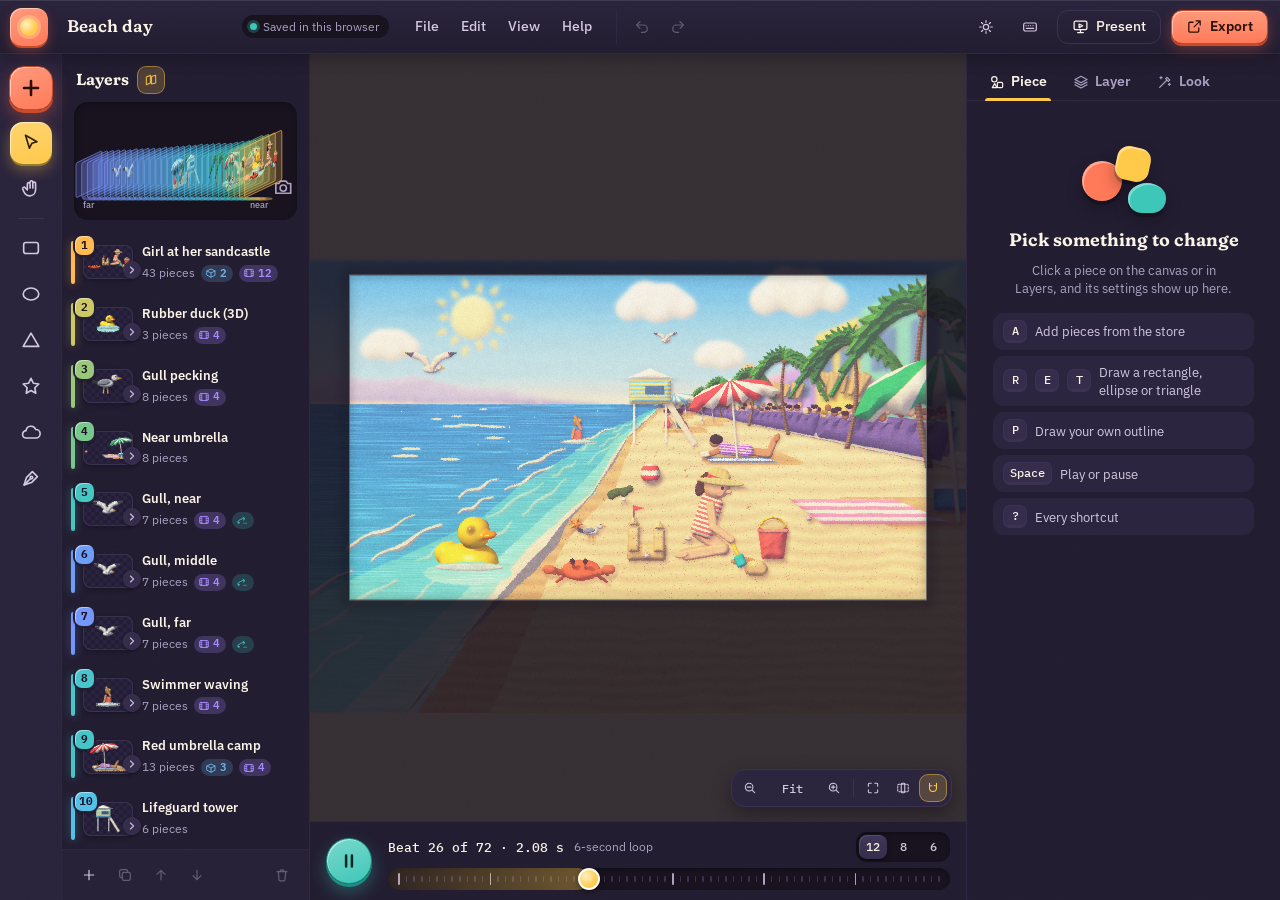
==== commit fa470a74: "Layout Change" ====
--- a/editor.html
+++ b/editor.html
@@ -1,203 +1,262 @@
 <!doctype html>
-<html lang="en">
+<html lang="en" data-theme="studio">
 <head>
 <meta charset="utf-8">
 <meta name="viewport" content="width=device-width, initial-scale=1">
 <title>Backdrop Editor</title>
-<meta name="description" content="Make looping stop-motion wallpapers in the browser: layers at depths, handmade-looking shapes and materials, swaying flowers, boil and a soft film look. Export stills and video loops.">
+<meta name="description" content="Make looping stop-motion wallpapers in the browser: layers at depths, handmade-looking shapes, 3D clay pieces, pose-by-pose animation and a soft film look. Export stills, exact video loops and live wallpapers.">
 <link rel="preconnect" href="https://fonts.googleapis.com">
 <link rel="preconnect" href="https://fonts.gstatic.com" crossorigin>
-<link href="https://fonts.googleapis.com/css2?family=Fraunces:ital,opsz,wght@0,9..144,500;0,9..144,600&family=IBM+Plex+Sans:wght@400;500;600&family=IBM+Plex+Mono:wght@400&display=swap" rel="stylesheet">
-<link rel="icon" href="data:image/svg+xml,%3Csvg xmlns='http://www.w3.org/2000/svg' viewBox='0 0 32 32'%3E%3Crect width='32' height='32' rx='6' fill='%23000000'/%3E%3Ctext x='16' y='23' font-family='Georgia, serif' font-size='19' font-weight='700' fill='%23D9A441' text-anchor='middle'%3EE%3C/text%3E%3C/svg%3E">
-<link rel="stylesheet" href="css/tokens.css">
+<link href="https://fonts.googleapis.com/css2?family=Fraunces:opsz,wght,SOFT,WONK@9..144,500..700,100,1&family=IBM+Plex+Sans:wght@400;500;600&family=IBM+Plex+Mono:wght@400;500&display=swap" rel="stylesheet">
+<link rel="icon" href="data:image/svg+xml,%3Csvg xmlns='http://www.w3.org/2000/svg' viewBox='0 0 32 32'%3E%3Crect width='32' height='32' rx='8' fill='%23FF7A59'/%3E%3Ccircle cx='16' cy='16' r='7' fill='%23FFC94A'/%3E%3C/svg%3E">
+<script>
+  // The theme is set before anything draws, so the page never flashes the wrong colors.
+  try { const t = JSON.parse(localStorage.getItem("eb:theme")); if (t) document.documentElement.dataset.theme = t; } catch (e) {}
+</script>
 <link rel="stylesheet" href="css/editor.css">
 </head>
 <body>
 <a class="skip" href="#viewport">Skip to the canvas</a>
 
+<!-- ===================== top bar ===================== -->
 <header class="topbar">
-  <h1 class="sr-only">Backdrop Editor</h1>
-  <div class="brand">
-    <a class="home" href="index.html" title="Back to the garden study"><span aria-hidden="true">E</span><span class="sr-only">Back to the garden study</span></a>
-    <label class="sr-only" for="doc-title">Scene name</label>
-    <input id="doc-title" class="title-input" type="text" maxlength="80" value="Untitled scene" autocomplete="off" spellcheck="false">
-    <span class="save-state" id="save-state" aria-live="polite"></span>
-  </div>
-
-  <div class="toolbar">
-    <div class="group" role="group" aria-label="File">
-      <button type="button" class="tb-btn" id="btn-new">New</button>
-      <button type="button" class="tb-btn" id="btn-open">Open</button>
-      <button type="button" class="tb-btn" id="btn-save" title="Save the scene as a file (Ctrl+S)">Save file</button>
-      <input type="file" id="file-open" accept=".json,application/json" hidden>
-    </div>
-    <div class="group" role="group" aria-label="Undo and redo">
-      <button type="button" class="icon-btn" id="btn-undo" aria-label="Undo" disabled><svg viewBox="0 0 24 24" aria-hidden="true"><path d="M9 14L4 9l5-5"/><path d="M4 9h11a5 5 0 0 1 0 10h-3"/></svg></button>
-      <button type="button" class="icon-btn" id="btn-redo" aria-label="Redo" disabled><svg viewBox="0 0 24 24" aria-hidden="true"><path d="M15 14l5-5-5-5"/><path d="M20 9H9a5 5 0 0 0 0 10h3"/></svg></button>
-    </div>
-    <div class="group tools" role="group" aria-label="Tools">
-      <button type="button" class="icon-btn" data-tool="select" aria-pressed="true" title="Select and move (V)" aria-label="Select and move"><svg viewBox="0 0 24 24" aria-hidden="true"><path d="M5 3l14 8-6 2-3 6z"/></svg></button>
-      <button type="button" class="icon-btn" data-tool="rect" aria-pressed="false" title="Draw a rectangle (R)" aria-label="Draw a rectangle"><svg viewBox="0 0 24 24" aria-hidden="true"><rect x="4" y="6" width="16" height="12" rx="2"/></svg></button>
-      <button type="button" class="icon-btn" data-tool="ellipse" aria-pressed="false" title="Draw an ellipse (E)" aria-label="Draw an ellipse"><svg viewBox="0 0 24 24" aria-hidden="true"><ellipse cx="12" cy="12" rx="8" ry="6"/></svg></button>
-      <button type="button" class="icon-btn" data-tool="triangle" aria-pressed="false" title="Draw a triangle (T)" aria-label="Draw a triangle"><svg viewBox="0 0 24 24" aria-hidden="true"><path d="M12 4l9 16H3z"/></svg></button>
-      <button type="button" class="icon-btn" data-tool="star" aria-pressed="false" title="Draw a star (S)" aria-label="Draw a star"><svg viewBox="0 0 24 24" aria-hidden="true"><path d="M12 3l2.7 5.6 6.1.9-4.4 4.3 1 6.1L12 17l-5.4 2.9 1-6.1-4.4-4.3 6.1-.9z"/></svg></button>
-      <button type="button" class="icon-btn" data-tool="cloud" aria-pressed="false" title="Draw a cloud (C)" aria-label="Draw a cloud"><svg viewBox="0 0 24 24" aria-hidden="true"><path d="M7 18a4 4 0 0 1-.5-8 5.5 5.5 0 0 1 10.6-1A4.5 4.5 0 0 1 17.5 18z"/></svg></button>
-      <button type="button" class="icon-btn" data-tool="pen" aria-pressed="false" title="Draw your own outline, point by point (P)" aria-label="Draw your own outline"><svg viewBox="0 0 24 24" aria-hidden="true"><path d="M4 20l3-9 6-6 6 6-6 6z"/><circle cx="12.5" cy="11.5" r="1.6"/><path d="M4 20l6.5-6.5"/></svg></button>
-    </div>
-    <div class="group" role="group" aria-label="Preview shape">
-      <button type="button" class="tb-btn" data-preview="scene" aria-pressed="true" title="The whole scene, in its own shape">Scene</button>
-      <button type="button" class="tb-btn" data-preview="desktop" aria-pressed="false" title="What a 16:9 screen shows">Desktop</button>
-      <button type="button" class="tb-btn" data-preview="phone" aria-pressed="false">Phone</button>
-    </div>
-    <button type="button" class="tb-btn primary" id="btn-export">Export</button>
-  </div>
+  <h1 class="sr">Backdrop Editor</h1>
+  <a class="logo" href="index.html" data-tip="Back to the garden study"><span class="logo-sun" aria-hidden="true"></span><span class="sr">Back to the garden study</span></a>
+  <div class="doc">
+    <label class="sr" for="doc-title">Scene name</label>
+    <input id="doc-title" class="doc-title" type="text" maxlength="80" value="Untitled scene" autocomplete="off" spellcheck="false">
+    <span class="save-chip" id="save-state" aria-live="polite"><span class="save-dot" aria-hidden="true"></span><span class="save-text">Not saved yet</span></span>
+  </div>
+  <nav class="menubar" aria-label="Menus">
+    <button type="button" class="menu-btn" data-menu="file" aria-haspopup="menu" aria-expanded="false">File</button>
+    <button type="button" class="menu-btn" data-menu="edit" aria-haspopup="menu" aria-expanded="false">Edit</button>
+    <button type="button" class="menu-btn" data-menu="view" aria-haspopup="menu" aria-expanded="false">View</button>
+    <button type="button" class="menu-btn" data-menu="help" aria-haspopup="menu" aria-expanded="false">Help</button>
+  </nav>
+  <div class="bar-group" role="group" aria-label="Undo and redo">
+    <button type="button" class="ibtn" id="btn-undo" aria-label="Undo" data-tip="Undo" data-keys="Ctrl Z" data-icon="undo" disabled></button>
+    <button type="button" class="ibtn" id="btn-redo" aria-label="Redo" data-tip="Redo" data-keys="Ctrl Shift Z" data-icon="redo" disabled></button>
+  </div>
+  <div class="bar-spacer"></div>
+  <button type="button" class="ibtn" id="btn-theme" aria-label="Switch to the light theme" data-tip="Light or dark" data-icon="sun"></button>
+  <button type="button" class="ibtn" id="btn-help" aria-label="Keyboard shortcuts" data-tip="Keyboard shortcuts" data-keys="?" data-icon="keyboard"></button>
+  <button type="button" class="btn btn-ghost" id="btn-present" data-tip="See it full screen, as a wallpaper" data-keys="F"><span class="ic" data-icon="present"></span><span>Present</span></button>
+  <button type="button" class="btn btn-primary" id="btn-export" data-tip="Images, video loops, live wallpapers" data-keys="Ctrl E"><span class="ic" data-icon="export"></span><span>Export</span></button>
 </header>
 
 <main class="workspace">
-  <aside class="panel panel-left" aria-label="Layers and store">
-    <section class="layers" aria-labelledby="layers-h">
-      <div class="panel-head">
-        <h2 id="layers-h">Layers</h2>
-        <p class="panel-hint">Front at the top</p>
-      </div>
-      <ul id="layer-list" class="layer-list"></ul>
-      <div class="panel-actions" role="group" aria-label="Layer actions">
-        <button type="button" class="btn-small" id="btn-add-layer">New layer</button>
-        <button type="button" class="btn-small" id="btn-dup" title="Duplicate (Ctrl+D)">Duplicate</button>
-        <button type="button" class="btn-small" id="btn-fwd" title="Bring forward (])">Forward</button>
-        <button type="button" class="btn-small" id="btn-back" title="Send backward ([)">Backward</button>
-        <button type="button" class="btn-small danger" id="btn-del" title="Delete (Delete key on the canvas)">Delete</button>
-      </div>
-    </section>
-    <section class="store" aria-labelledby="store-h">
-      <div class="panel-head">
-        <h2 id="store-h">Store</h2>
-        <button type="button" class="btn-small" id="btn-import">Import picture</button>
-        <input type="file" id="file-image" accept="image/png,image/jpeg,image/webp,image/gif" multiple hidden>
-      </div>
-      <div class="store-cats" id="store-cats" role="group" aria-label="Store categories"></div>
-      <div class="store-grid" id="store-grid"></div>
-    </section>
-  </aside>
-
+  <!-- ===================== tool rail ===================== -->
+  <nav class="rail" aria-label="Tools">
+    <button type="button" class="rail-add" id="btn-add" aria-expanded="false" aria-controls="store" data-tip="Add pieces from the store" data-keys="A" data-tip-side="right">
+      <span class="ic" data-icon="add"></span><span class="sr">Add pieces</span>
+    </button>
+    <div class="rail-tools" role="group" aria-label="Tools">
+      <span class="rail-pill" aria-hidden="true"></span>
+      <button type="button" class="tool" data-tool="select" aria-pressed="true" aria-label="Select and move" data-tip="Select and move" data-keys="V" data-tip-side="right"><span class="ic" data-icon="select"></span></button>
+      <button type="button" class="tool" data-tool="hand" aria-pressed="false" aria-label="Pan the view" data-tip="Pan (or hold Space)" data-keys="H" data-tip-side="right"><span class="ic" data-icon="hand"></span></button>
+      <span class="rail-sep" aria-hidden="true"></span>
+      <button type="button" class="tool" data-tool="rect" aria-pressed="false" aria-label="Draw a rectangle" data-tip="Rectangle" data-keys="R" data-tip-side="right"><span class="ic" data-icon="rect"></span></button>
+      <button type="button" class="tool" data-tool="ellipse" aria-pressed="false" aria-label="Draw an ellipse" data-tip="Ellipse" data-keys="E" data-tip-side="right"><span class="ic" data-icon="ellipse"></span></button>
+      <button type="button" class="tool" data-tool="triangle" aria-pressed="false" aria-label="Draw a triangle" data-tip="Triangle" data-keys="T" data-tip-side="right"><span class="ic" data-icon="triangle"></span></button>
+      <button type="button" class="tool" data-tool="star" aria-pressed="false" aria-label="Draw a star" data-tip="Star" data-keys="S" data-tip-side="right"><span class="ic" data-icon="star"></span></button>
+      <button type="button" class="tool" data-tool="cloud" aria-pressed="false" aria-label="Draw a cloud" data-tip="Cloud" data-keys="C" data-tip-side="right"><span class="ic" data-icon="cloud"></span></button>
+      <button type="button" class="tool" data-tool="pen" aria-pressed="false" aria-label="Draw your own outline" data-tip="Your own outline, point by point" data-keys="P" data-tip-side="right"><span class="ic" data-icon="pen"></span></button>
+    </div>
+  </nav>
+
+  <!-- ===================== store drawer ===================== -->
+  <section class="store" id="store" aria-labelledby="store-h" hidden>
+    <div class="store-head">
+      <h2 id="store-h" class="panel-title">Add</h2>
+      <span class="panel-hint">click, or drag onto the canvas</span>
+      <button type="button" class="ibtn ibtn-sm" id="btn-store-close" aria-label="Close the store" data-tip="Close" data-keys="Esc" data-icon="close"></button>
+    </div>
+    <div class="search">
+      <span class="ic" data-icon="search"></span>
+      <label class="sr" for="store-search">Search the store</label>
+      <input id="store-search" type="search" placeholder="Search pieces" autocomplete="off">
+    </div>
+    <div class="store-cats" id="store-cats" role="group" aria-label="Store groups"></div>
+    <div class="store-grid" id="store-grid"></div>
+    <div class="store-foot">
+      <button type="button" class="btn btn-sm" id="btn-import"><span class="ic" data-icon="image"></span><span>Import picture</span></button>
+      <input type="file" id="file-image" accept="image/png,image/jpeg,image/webp,image/gif" multiple hidden>
+    </div>
+  </section>
+
+  <!-- ===================== layers ===================== -->
+  <section class="panel panel-layers" aria-labelledby="layers-h">
+    <div class="panel-head">
+      <h2 id="layers-h" class="panel-title">Layers</h2>
+      <span class="panel-hint">front at the top</span>
+      <button type="button" class="ibtn ibtn-sm" id="btn-depthview" aria-pressed="true" aria-label="Show the depth view" data-tip="Depth view" data-icon="depth"></button>
+    </div>
+    <div class="depthview" id="depthview"></div>
+    <ul id="layer-list" class="layer-list" aria-label="Layers, front to back"></ul>
+    <div class="panel-foot" role="group" aria-label="Layer actions">
+      <button type="button" class="ibtn" id="btn-add-layer" aria-label="New layer" data-tip="New layer" data-tip-side="top" data-icon="add"></button>
+      <button type="button" class="ibtn" id="btn-dup" aria-label="Duplicate" data-tip="Duplicate" data-keys="Ctrl D" data-tip-side="top" data-icon="copy"></button>
+      <button type="button" class="ibtn" id="btn-fwd" aria-label="Bring forward" data-tip="Bring forward" data-keys="]" data-tip-side="top" data-icon="up"></button>
+      <button type="button" class="ibtn" id="btn-back" aria-label="Send backward" data-tip="Send backward" data-keys="[" data-tip-side="top" data-icon="down"></button>
+      <span class="bar-spacer"></span>
+      <button type="button" class="ibtn ibtn-danger" id="btn-del" aria-label="Delete" data-tip="Delete" data-keys="Del" data-tip-side="top" data-icon="trash"></button>
+    </div>
+  </section>
+
+  <!-- ===================== stage ===================== -->
   <section class="stage" aria-label="Scene">
-    <div class="stage-inner">
+    <div class="stage-inner" id="stage-inner">
       <div id="viewport" class="viewport is-loading" tabindex="0" role="application" aria-roledescription="scene canvas" aria-label="Scene canvas" aria-describedby="viewport-help">
         <canvas id="scene" aria-hidden="true"></canvas>
         <svg id="overlay" class="overlay" aria-hidden="true"></svg>
-        <p class="loading" id="loading">Building the scene…</p>
-      </div>
-    </div>
-    <p id="viewport-help" class="sr-only">Click a piece to select it, then drag to move it. With the canvas focused, arrow keys move the selection, Shift with an arrow moves it further, Delete removes it and Escape deselects. The Layers list and the Properties panel do everything the mouse does.</p>
-    <div class="transport">
-      <button type="button" class="icon-btn play" id="btn-play" data-playing="false" aria-label="Play" title="Play (Space)">
-        <svg class="icon-play" viewBox="0 0 24 24" aria-hidden="true"><path d="M7 5l12 7-12 7z"/></svg>
-        <svg class="icon-pause" viewBox="0 0 24 24" aria-hidden="true"><path d="M8 5v14M16 5v14"/></svg>
+        <div class="loader" id="loading"><span></span><span></span><span></span><p>Building the scene</p></div>
+      </div>
+      <div class="zoombar" role="group" aria-label="Zoom">
+        <button type="button" class="ibtn ibtn-sm" id="btn-zoom-out" aria-label="Zoom out" data-tip="Zoom out" data-keys="Ctrl −" data-tip-side="top" data-icon="zoomOut"></button>
+        <button type="button" class="zoom-pct" id="btn-zoom-pct" aria-haspopup="menu" aria-expanded="false" data-tip="Zoom presets" data-tip-side="top">Fit</button>
+        <button type="button" class="ibtn ibtn-sm" id="btn-zoom-in" aria-label="Zoom in" data-tip="Zoom in" data-keys="Ctrl +" data-tip-side="top" data-icon="zoomIn"></button>
+        <span class="zoom-sep" aria-hidden="true"></span>
+        <button type="button" class="ibtn ibtn-sm" id="btn-zoom-fit" aria-label="Fit the scene" data-tip="Fit" data-keys="Ctrl 0" data-tip-side="top" data-icon="fit"></button>
+        <button type="button" class="ibtn ibtn-sm" id="btn-guides" aria-pressed="false" aria-label="Screen guides" data-tip="Show what a phone and a desktop crop" data-keys="G" data-tip-side="top" data-icon="guides"></button>
+        <button type="button" class="ibtn ibtn-sm" id="btn-snap" aria-pressed="true" aria-label="Snapping" data-tip="Snap to the frame and other pieces (hold Alt to skip)" data-tip-side="top" data-icon="magnet"></button>
+      </div>
+      <div class="toasts" id="toasts" role="status" aria-live="polite"></div>
+    </div>
+    <p id="viewport-help" class="sr">Click a piece to select it, then drag to move it. With the canvas focused, arrow keys move the selection, Shift with an arrow moves it further, Delete removes it and Escape deselects. Control plus the mouse wheel zooms; the wheel, or Space and drag, pans. The Layers list and the inspector do everything the mouse does.</p>
+
+    <!-- ===================== timeline ===================== -->
+    <div class="timeline">
+      <button type="button" class="play" id="btn-play" data-playing="false" aria-label="Play" data-tip="Play or pause" data-keys="Space" data-tip-side="top">
+        <span class="ic ic-play" data-icon="play"></span><span class="ic ic-pause" data-icon="pause"></span>
       </button>
-      <label class="sr-only" for="scrub">Beat in the loop</label>
-      <input type="range" id="scrub" min="0" max="71" step="1" value="0">
-      <output id="beat-readout" for="scrub">Beat 1 of 72</output>
-      <p id="status" class="status" role="status" aria-live="polite"></p>
-    </div>
-    <div class="pose-strip" id="pose-strip" hidden>
-      <span class="pose-label" id="pose-label">Poses</span>
-      <div class="pose-buttons" id="pose-buttons" role="group" aria-labelledby="pose-label"></div>
-      <div class="group" role="group" aria-label="Moving a piece changes">
-        <button type="button" class="tb-btn" data-pose-mode="all" aria-pressed="true" title="Moving a piece moves it in every pose">All poses</button>
-        <button type="button" class="tb-btn" data-pose-mode="pose" aria-pressed="false" title="Moving a piece changes only the pose on screen">This pose only</button>
-      </div>
-      <label class="pose-check"><input type="checkbox" id="onion"> Onion skin</label>
-      <button type="button" class="btn-small" id="btn-copy-pose" title="Make this pose match the one before it">Copy previous pose</button>
+      <div class="beats">
+        <div class="beats-top">
+          <span class="beat-readout" id="beat-readout">Beat 1 of 72</span>
+          <span class="beats-hint">6-second loop</span>
+          <div class="seg seg-mini" role="radiogroup" aria-label="Beats per second" id="fps-seg">
+            <button type="button" class="seg-btn" role="radio" data-fps="12" aria-checked="true" data-tip="12 beats a second (on 2s)">12</button>
+            <button type="button" class="seg-btn" role="radio" data-fps="8" aria-checked="false" data-tip="8 beats a second (on 3s)">8</button>
+            <button type="button" class="seg-btn" role="radio" data-fps="6" aria-checked="false" data-tip="6 beats a second (on 4s)">6</button>
+          </div>
+        </div>
+        <div class="track" id="track">
+          <div class="track-ticks" id="track-ticks" aria-hidden="true"></div>
+          <div class="track-fill" id="track-fill" aria-hidden="true"></div>
+          <label class="sr" for="scrub">Beat in the loop</label>
+          <input type="range" id="scrub" min="0" max="71" step="1" value="0">
+        </div>
+      </div>
+      <div class="poses" id="pose-strip" hidden>
+        <span class="poses-label" id="pose-label"><span class="ic" data-icon="film"></span><span class="poses-name">Poses</span></span>
+        <div class="pose-buttons" id="pose-buttons" role="group" aria-labelledby="pose-label"></div>
+        <div class="seg seg-mini" role="radiogroup" aria-label="Moving a piece changes">
+          <button type="button" class="seg-btn" role="radio" data-pose-mode="all" aria-checked="true" data-tip="Moving a piece moves it in every pose">All poses</button>
+          <button type="button" class="seg-btn" role="radio" data-pose-mode="pose" aria-checked="false" data-tip="Moving a piece changes only this pose">This pose</button>
+        </div>
+        <button type="button" class="ibtn ibtn-sm" id="onion" aria-pressed="false" aria-label="Onion skin" data-tip="Onion skin: see the last pose faintly" data-tip-side="top" data-icon="onion"></button>
+        <button type="button" class="ibtn ibtn-sm" id="btn-copy-pose" aria-label="Copy previous pose" data-tip="Copy the previous pose here" data-tip-side="top" data-icon="copy"></button>
+      </div>
     </div>
   </section>
 
-  <aside class="panel panel-right" aria-label="Properties and look">
-    <div class="tabs" role="tablist" aria-label="Side panel">
-      <button type="button" role="tab" id="tab-props" aria-controls="pane-props" aria-selected="true">Properties</button>
-      <button type="button" role="tab" id="tab-look" aria-controls="pane-look" aria-selected="false" tabindex="-1">Look</button>
-    </div>
-    <div id="pane-props" class="pane" role="tabpanel" aria-labelledby="tab-props" tabindex="0"></div>
+  <!-- ===================== inspector ===================== -->
+  <aside class="panel panel-inspector" aria-label="Inspector">
+    <div class="tabs" role="tablist" aria-label="Inspector">
+      <button type="button" role="tab" id="tab-piece" aria-controls="pane-piece" aria-selected="true"><span class="ic" data-icon="shapes"></span><span>Piece</span></button>
+      <button type="button" role="tab" id="tab-layer" aria-controls="pane-layer" aria-selected="false" tabindex="-1"><span class="ic" data-icon="layers"></span><span>Layer</span></button>
+      <button type="button" role="tab" id="tab-look" aria-controls="pane-look" aria-selected="false" tabindex="-1"><span class="ic" data-icon="wand"></span><span>Look</span></button>
+      <span class="tab-ink" aria-hidden="true"></span>
+    </div>
+    <div id="pane-piece" class="pane" role="tabpanel" aria-labelledby="tab-piece" tabindex="0"></div>
+    <div id="pane-layer" class="pane" role="tabpanel" aria-labelledby="tab-layer" tabindex="0" hidden></div>
     <div id="pane-look" class="pane" role="tabpanel" aria-labelledby="tab-look" tabindex="0" hidden></div>
   </aside>
 </main>
 
-<dialog id="dlg-new" aria-labelledby="dlg-new-h">
-  <h2 id="dlg-new-h">New scene</h2>
-  <p>This replaces the scene you have open. If you want to keep it, use Save file first.</p>
-  <div class="template-list">
-    <button type="button" class="template" data-template="beach">
-      <span class="t-name">Beach day</span>
-      <span class="t-note">The sample scene: a girl digging, waves, palms, gulls and a boardwalk crowd, all made from the editor's pieces.</span>
+<!-- ===================== dialogs ===================== -->
+<dialog id="dlg-new" class="dlg" aria-labelledby="dlg-new-h">
+  <div class="dlg-head"><h2 id="dlg-new-h">New scene</h2><button type="button" class="ibtn" data-close aria-label="Close" data-icon="close"></button></div>
+  <p class="dlg-note">This replaces the scene you have open. If you want to keep it, use File, Save the scene file first.</p>
+  <div class="templates">
+    <button type="button" class="tcard" data-template="beach">
+      <img src="docs/images/beach-day.jpg" alt="" loading="lazy" decoding="async">
+      <span class="tcard-name">Beach day</span>
+      <span class="tcard-note">The sample: a girl digging, waves, palms, gulls, a duck and a crab.</span>
     </button>
-    <div class="template template-blank">
-      <span class="t-name" id="blank-h">Blank backdrop</span>
-      <span class="t-note">A painted wash to build on, in the shape of the screen it's for.</span>
-      <div class="blank-shapes" role="group" aria-labelledby="blank-h">
-        <button type="button" class="btn-small" data-template="blank" data-aspect="1.7778">Desktop 16:9</button>
-        <button type="button" class="btn-small" data-template="blank" data-aspect="2.3333">Ultrawide 21:9</button>
-        <button type="button" class="btn-small" data-template="blank" data-aspect="1.6">Laptop 16:10</button>
-        <button type="button" class="btn-small" data-template="blank" data-aspect="1">Square</button>
-        <button type="button" class="btn-small" data-template="blank" data-aspect="0.4615">Phone (tall)</button>
-      </div>
-    </div>
-    <button type="button" class="template" data-template="study">
-      <span class="t-name">Garden study</span>
-      <span class="t-note">The study of a stop-motion backdrop by Tamara, with every piece editable.</span>
+    <button type="button" class="tcard" data-template="study">
+      <img src="images/still.jpg" alt="" loading="lazy" decoding="async">
+      <span class="tcard-name">Garden study</span>
+      <span class="tcard-note">The study of a stop-motion backdrop by Tamara, every piece editable.</span>
     </button>
   </div>
-  <div class="dlg-actions"><button type="button" class="btn-small" data-close>Cancel</button></div>
-</dialog>
-
-<dialog id="dlg-pack" aria-labelledby="dlg-pack-h">
-  <h2 id="dlg-pack-h">Save My pieces as a pack</h2>
-  <p>A pack is one file with your pieces and their pictures. Anyone can install it from the store.</p>
-  <form id="pack-form" method="dialog">
-    <div class="field field-text"><label for="pack-name">Pack name</label><input id="pack-name" type="text" maxlength="60" required value="My pieces"></div>
-    <div class="field field-text"><label for="pack-author">Your name, for the credit</label><input id="pack-author" type="text" maxlength="60" autocomplete="name"></div>
-    <div class="field field-select"><label for="pack-license">How others may use it</label>
-      <select id="pack-license">
+  <h3 class="dlg-sub" id="blank-h">Or start blank, in the shape of your screen</h3>
+  <div class="shapes" role="group" aria-labelledby="blank-h">
+    <button type="button" class="shape-card" data-template="blank" data-aspect="1.7778"><span class="shape-pic" style="aspect-ratio:16/9"></span><span>Desktop</span><small>16:9</small></button>
+    <button type="button" class="shape-card" data-template="blank" data-aspect="2.3333"><span class="shape-pic" style="aspect-ratio:21/9"></span><span>Ultrawide</span><small>21:9</small></button>
+    <button type="button" class="shape-card" data-template="blank" data-aspect="1.6"><span class="shape-pic" style="aspect-ratio:16/10"></span><span>Laptop</span><small>16:10</small></button>
+    <button type="button" class="shape-card" data-template="blank" data-aspect="1"><span class="shape-pic" style="aspect-ratio:1"></span><span>Square</span><small>1:1</small></button>
+    <button type="button" class="shape-card" data-template="blank" data-aspect="0.4615"><span class="shape-pic" style="aspect-ratio:9/19.5"></span><span>Phone</span><small>tall</small></button>
+  </div>
+</dialog>
+
+<dialog id="dlg-export" class="dlg dlg-wide" aria-labelledby="dlg-export-h">
+  <div class="dlg-head"><h2 id="dlg-export-h">Export</h2><button type="button" class="ibtn" data-close aria-label="Close" data-icon="close"></button></div>
+  <div class="export-grid">
+    <section class="xcard" style="--card: var(--sun)">
+      <div class="xcard-head"><span class="xcard-ic"><span class="ic" data-icon="image"></span></span><h3>Still image</h3></div>
+      <p>A PNG of the beat on screen now.</p>
+      <div class="f f-select"><label for="still-size" class="f-label">Size</label><span class="f-sel-wrap"><select id="still-size" class="f-sel"></select><span class="ic f-sel-chev" data-icon="chevronDown"></span></span></div>
+      <button type="button" class="btn btn-primary" id="do-still"><span class="ic" data-icon="download"></span><span>Save PNG</span></button>
+    </section>
+    <section class="xcard" style="--card: var(--coral)">
+      <div class="xcard-head"><span class="xcard-ic"><span class="ic" data-icon="film"></span></span><h3>Video loop</h3></div>
+      <p id="video-format"></p>
+      <div class="f f-select"><label for="video-size" class="f-label">Size</label><span class="f-sel-wrap"><select id="video-size" class="f-sel"></select><span class="ic f-sel-chev" data-icon="chevronDown"></span></span></div>
+      <div class="f f-select"><label for="video-loops" class="f-label">Length</label><span class="f-sel-wrap">
+        <select id="video-loops" class="f-sel"><option value="1">One loop, 6 seconds</option><option value="2">2 loops, 12 seconds</option><option value="5">5 loops, 30 seconds</option></select><span class="ic f-sel-chev" data-icon="chevronDown"></span></span></div>
+      <button type="button" class="btn btn-primary" id="do-video"><span class="ic" data-icon="download"></span><span>Save video</span></button>
+      <progress id="video-progress" class="progress" max="1" value="0" hidden>0%</progress>
+    </section>
+    <section class="xcard" style="--card: var(--teal)">
+      <div class="xcard-head"><span class="xcard-ic"><span class="ic" data-icon="present"></span></span><h3>Live wallpaper</h3></div>
+      <p>One HTML file that plays the scene full screen, offline. For apps that use a web page as a wallpaper, or as a page background.</p>
+      <button type="button" class="btn" id="do-live"><span class="ic" data-icon="download"></span><span>Save live wallpaper</span></button>
+    </section>
+    <section class="xcard" style="--card: var(--lilac)">
+      <div class="xcard-head"><span class="xcard-ic"><span class="ic" data-icon="file"></span></span><h3>Scene file</h3></div>
+      <p>A .json file with every layer, the look and your pictures. Open it here later to keep editing.</p>
+      <button type="button" class="btn" id="do-json"><span class="ic" data-icon="save"></span><span>Save scene file</span></button>
+    </section>
+  </div>
+</dialog>
+
+<dialog id="dlg-pack" class="dlg" aria-labelledby="dlg-pack-h">
+  <div class="dlg-head"><h2 id="dlg-pack-h">Save My pieces as a pack</h2><button type="button" class="ibtn" data-close aria-label="Close" data-icon="close"></button></div>
+  <p class="dlg-note">A pack is one file with your pieces and their pictures. Anyone can install it from the store.</p>
+  <form id="pack-form" method="dialog" class="pack-form">
+    <div class="f f-text"><label for="pack-name" class="f-label">Pack name</label><input id="pack-name" class="f-textin" type="text" maxlength="60" required value="My pieces"></div>
+    <div class="f f-text"><label for="pack-author" class="f-label">Your name, for the credit</label><input id="pack-author" class="f-textin" type="text" maxlength="60" autocomplete="name"></div>
+    <div class="f f-select"><label for="pack-license" class="f-label">How others may use it</label><span class="f-sel-wrap">
+      <select id="pack-license" class="f-sel">
         <option>Free to use; please credit me</option>
         <option>CC BY 4.0 (use and change, with credit)</option>
         <option>CC0 (no rights reserved)</option>
         <option>Personal use only</option>
-      </select>
-    </div>
-    <div class="dlg-actions"><button type="button" class="btn-small" data-close>Cancel</button><button type="submit" class="btn-small primary">Save pack</button></div>
+      </select><span class="ic f-sel-chev" data-icon="chevronDown"></span></span>
+    </div>
+    <div class="dlg-actions"><button type="button" class="btn" data-close>Cancel</button><button type="submit" class="btn btn-primary">Save pack</button></div>
   </form>
 </dialog>
 <input type="file" id="file-pack" accept=".json,application/json" hidden>
-
-<dialog id="dlg-export" aria-labelledby="dlg-export-h">
-  <h2 id="dlg-export-h">Export</h2>
-  <section class="export-row">
-    <h3>Still image</h3>
-    <p>A PNG of the beat on screen now.</p>
-    <div class="field field-select"><label for="still-size">Size</label><select id="still-size"></select></div>
-    <button type="button" class="btn-small primary" id="do-still">Save PNG</button>
-  </section>
-  <section class="export-row">
-    <h3>Video loop</h3>
-    <p id="video-format"></p>
-    <div class="field field-select"><label for="video-size">Size</label><select id="video-size"></select></div>
-    <div class="field field-select"><label for="video-loops">Length</label>
-      <select id="video-loops"><option value="1">One loop, 6 seconds</option><option value="2">2 loops, 12 seconds</option><option value="5">5 loops, 30 seconds</option></select>
-      <p class="field-hint">For players that pause between repeats, a longer file hides the jump.</p>
-    </div>
-    <button type="button" class="btn-small primary" id="do-video">Save video</button>
-    <progress id="video-progress" max="1" value="0" hidden>0%</progress>
-  </section>
-  <section class="export-row">
-    <h3>Live wallpaper</h3>
-    <p>One HTML file that plays the scene full screen, with nothing else on it. Use it with an app that shows a web page as a desktop wallpaper, or as a page background. It works offline.</p>
-    <button type="button" class="btn-small" id="do-live">Save live wallpaper</button>
-  </section>
-  <section class="export-row">
-    <h3>Scene file</h3>
-    <p>A .json file with every layer, the look and your pictures. Open it here later to keep editing.</p>
-    <button type="button" class="btn-small" id="do-json">Save scene file</button>
-  </section>
-  <div class="dlg-actions"><button type="button" class="btn-small" data-close>Close</button></div>
-</dialog>
+<input type="file" id="file-open" accept=".json,application/json" hidden>
+
+<dialog id="dlg-keys" class="dlg dlg-wide" aria-labelledby="dlg-keys-h">
+  <div class="dlg-head"><h2 id="dlg-keys-h">Keyboard shortcuts</h2><button type="button" class="ibtn" data-close aria-label="Close" data-icon="close"></button></div>
+  <div class="keys" id="keys-list"></div>
+</dialog>
+
+<div class="present-bar" id="present-bar" hidden><span>Press <kbd>Esc</kbd> to come back</span></div>
+<div class="tour" id="tour" hidden></div>
 
 <script src="js/gl.js" defer></script>
 <script src="js/clock.js" defer></script>
@@ -210,11 +269,14 @@
 <script src="js/renderer.js" defer></script>
 <script src="js/scenes/garden-art.js" defer></script>
 <script src="js/scenes/garden.js" defer></script>
-<script src="js/scenes/beach.js" defer></script>
+<script src="js/editor/ui.js" defer></script>
 <script src="js/editor/doc.js" defer></script>
 <script src="js/editor/library.js" defer></script>
+<script src="js/scenes/beach.js" defer></script>
 <script src="js/editor/fields.js" defer></script>
 <script src="js/editor/actions.js" defer></script>
+<script src="js/editor/layers.js" defer></script>
+<script src="js/editor/store.js" defer></script>
 <script src="js/editor/panels.js" defer></script>
 <script src="js/editor/canvas.js" defer></script>
 <script src="js/editor/mp4.js" defer></script>
--- a/css/editor.css
+++ b/css/editor.css
@@ -1,362 +1,807 @@
-/* The editor. Colors, type, spacing and motion come from tokens.css (the portfolio's tokens). */
-
+/*
+  The Backdrop Editor's look: "the animator's craft table".
+
+  - Two themes, Studio (a warm, dark plum) and Paper (a light cream), as tokens on <html data-theme>.
+  - Raised things are lit the way the scenes are: a highlight on the top-left edge, a shade
+    down and to the right. Buttons are puffy little clay chips that lift on hover and squish
+    when pressed.
+  - Accent colors come from the scenes: sun yellow for selection and focus, coral for the main
+    action, teal for "on", lilac for animation, pink for your own things, sky for info.
+  - A faint paper grain sits on the panels; the pasteboard behind the scene has a dot grid.
+  - Motion is springy and quick, and all of it stops under prefers-reduced-motion.
+*/
+
+/* ===================== tokens ===================== */
+:root, [data-theme="studio"] {
+  color-scheme: dark;
+  --desk: #191523;
+  --desk-dot: rgba(255, 244, 230, 0.06);
+  --tray: #241E33;
+  --tray-hi: #2C253F;
+  --raise: #352D4B;
+  --raise-hi: #40375A;
+  --well: #18131F;
+  --line: #3B3252;
+  --line-soft: #2F2842;
+  --ink: #FBF3E6;
+  --ink-2: #D3C8E0;
+  --ink-3: #ABA0C2;
+  --sun: #FFC94A;  --sun-ink: #2E2100;
+  --coral: #FF7A59; --coral-hi: #FF9A7C; --coral-deep: #C94B2C; --coral-ink: #2A0E05;
+  --teal: #3CC7B8; --teal-deep: #1C8F82; --teal-ink: #032622;
+  --lilac: #A98BFF; --lilac-deep: #6E50D6;
+  --pink: #FF8FB8;
+  --sky: #6DB6E8;
+  --danger: #FF7083;
+  --hl: rgba(255, 255, 255, 0.11);
+  --hl-strong: rgba(255, 255, 255, 0.22);
+  --sh: rgba(4, 1, 10, 0.42);
+  --sh-soft: rgba(4, 1, 10, 0.28);
+  --shadow-soft: 0 6px 18px rgba(4, 1, 10, 0.34);
+  --shadow-pop: 0 18px 44px rgba(4, 1, 10, 0.55), 0 2px 6px rgba(4, 1, 10, 0.3);
+  --tipbg: #0D0A14; --tipink: #FBF3E6;
+  --checker-a: #2B2440; --checker-b: #231D35;
+  --dim: rgba(18, 14, 28, 0.84);
+  --grain-a: 0.07;
+}
+[data-theme="paper"] {
+  color-scheme: light;
+  --desk: #E7DCC7;
+  --desk-dot: rgba(90, 60, 30, 0.12);
+  --tray: #F7F0E3;
+  --tray-hi: #FFFAF1;
+  --raise: #FFFFFF;
+  --raise-hi: #FFF5E4;
+  --well: #EFE5D3;
+  --line: #DCCBAE;
+  --line-soft: #E8DCC6;
+  --ink: #2A2030;
+  --ink-2: #554760;
+  --ink-3: #6E5F77;
+  --sun: #E6A100; --sun-ink: #2A1C00;
+  --coral: #F06A47; --coral-hi: #FF8D6C; --coral-deep: #BF4626; --coral-ink: #2A0E05;
+  --teal: #16A394; --teal-deep: #0E7A6E; --teal-ink: #FFFFFF;
+  --lilac: #7F5FE8; --lilac-deep: #5B3DC4;
+  --pink: #E8679A;
+  --sky: #3E93CF;
+  --danger: #D23C52;
+  --hl: rgba(255, 255, 255, 0.95);
+  --hl-strong: rgba(255, 255, 255, 1);
+  --sh: rgba(110, 78, 40, 0.22);
+  --sh-soft: rgba(110, 78, 40, 0.14);
+  --shadow-soft: 0 6px 16px rgba(110, 78, 40, 0.16);
+  --shadow-pop: 0 18px 40px rgba(90, 60, 30, 0.24), 0 2px 6px rgba(90, 60, 30, 0.14);
+  --tipbg: #2A2030; --tipink: #FBF3E6;
+  --checker-a: #EFE6D6; --checker-b: #E5DAC6;
+  --dim: rgba(226, 214, 190, 0.86);
+  --grain-a: 0.09;
+}
+
+:root {
+  --serif: "Fraunces", Georgia, serif;
+  --sans: "IBM Plex Sans", system-ui, sans-serif;
+  --mono: "IBM Plex Mono", ui-monospace, monospace;
+  --spring: cubic-bezier(0.34, 1.56, 0.64, 1);
+  --ease: cubic-bezier(0.2, 0.8, 0.2, 1);
+  --r-sm: 8px; --r: 11px; --r-lg: 16px; --r-xl: 22px;
+  --rail-w: 62px; --layers-w: 272px; --insp-w: 336px; --top-h: 54px;
+  --grain: url("data:image/svg+xml,%3Csvg xmlns='http://www.w3.org/2000/svg' width='180' height='180'%3E%3Cfilter id='n'%3E%3CfeTurbulence type='fractalNoise' baseFrequency='.85' numOctaves='2' stitchTiles='stitch'/%3E%3CfeColorMatrix values='0 0 0 0 0 0 0 0 0 0 0 0 0 0 0 0 0 0 1 0'/%3E%3C/filter%3E%3Crect width='100%25' height='100%25' filter='url(%23n)'/%3E%3C/svg%3E");
+}
+
+/* ===================== base ===================== */
 *, *::before, *::after { box-sizing: border-box; }
 [hidden] { display: none !important; }
-
-:root {
-  --panel: #121212;
-  --panel-2: #1A1A1A;
-  --well: #0A0A0A;
-  --focus: #F3EEDD;
-  --danger: #E58C7A;
-  --left-w: 272px;
-  --right-w: 320px;
-}
-
-html { color-scheme: dark; }
-html, body {
-  margin: 0;
-  height: 100%;
-  background: var(--bg);
-  color: var(--ink);
-  font: 400 14px/1.45 var(--sans);
-}
-body {
-  display: grid;
-  grid-template-rows: auto minmax(0, 1fr);
-  height: 100vh;
-  height: 100dvh;
-  overflow: hidden;
-}
-
-.sr-only {
-  position: absolute; width: 1px; height: 1px; padding: 0; margin: -1px;
-  overflow: hidden; clip: rect(0 0 0 0); white-space: nowrap; border: 0;
-}
-.skip {
-  position: absolute; left: 8px; top: -60px; z-index: 10;
-  padding: 8px 12px; border-radius: var(--radius-sm);
-  background: var(--gold); color: var(--bg); font-weight: 600; text-decoration: none;
-}
-.skip:focus { top: 8px; }
-
+html, body { margin: 0; height: 100%; background: var(--desk); color: var(--ink); font: 400 13.5px/1.45 var(--sans); -webkit-font-smoothing: antialiased; }
+body { display: grid; grid-template-rows: var(--top-h) minmax(0, 1fr); height: 100vh; height: 100dvh; overflow: hidden; }
 button, input, select { font: inherit; color: inherit; }
-:focus-visible { outline: 2px solid var(--focus); outline-offset: 2px; }
-
-h2, h3 { margin: 0; }
-
-/* ---------- top bar ---------- */
+button { cursor: pointer; }
+:focus-visible { outline: 2px solid var(--sun); outline-offset: 2px; }
+.sr { position: absolute !important; width: 1px; height: 1px; padding: 0; margin: -1px; overflow: hidden; clip: rect(0 0 0 0); white-space: nowrap; border: 0; }
+.skip { position: absolute; left: 10px; top: -60px; z-index: 50; padding: 8px 14px; border-radius: var(--r); background: var(--sun); color: var(--sun-ink); font-weight: 600; text-decoration: none; }
+.skip:focus { top: 10px; }
+h1, h2, h3, h4 { margin: 0; }
+kbd { font: 500 11px/1 var(--mono); }
+.ic { display: inline-grid; place-items: center; width: 18px; height: 18px; flex: none; }
+.ic svg, .ibtn > svg { width: 100%; height: 100%; fill: none; stroke: currentColor; stroke-width: 1.8; stroke-linecap: round; stroke-linejoin: round; }
+::-webkit-scrollbar { width: 10px; height: 10px; }
+::-webkit-scrollbar-thumb { background: var(--line); border-radius: 10px; border: 3px solid transparent; background-clip: padding-box; }
+::-webkit-scrollbar-track { background: transparent; }
+
+/* A faint paper grain on the trays. */
+.panel::before, .topbar::before, .timeline::before, .rail::before, .store::before {
+  content: ""; position: absolute; inset: 0; z-index: -1; pointer-events: none;
+  background-image: var(--grain); opacity: var(--grain-a); mix-blend-mode: multiply;
+}
+
+/* ===================== buttons ===================== */
+.btn {
+  position: relative; display: inline-flex; align-items: center; justify-content: center; gap: 7px;
+  min-height: 34px; padding: 0 14px; border: 1px solid var(--line); border-radius: var(--r);
+  background: linear-gradient(180deg, var(--raise-hi), var(--raise));
+  box-shadow: inset 1px 1px 0 var(--hl), 0 2px 0 var(--sh), 0 4px 10px var(--sh-soft);
+  font-weight: 500; white-space: nowrap; color: var(--ink);
+  transition: transform 0.18s var(--spring), box-shadow 0.18s var(--ease), background 0.18s, filter 0.18s;
+}
+.btn:hover { transform: translateY(-1px); box-shadow: inset 1px 1px 0 var(--hl-strong), 0 3px 0 var(--sh), 0 7px 16px var(--sh-soft); }
+.btn:active { transform: translateY(1px) scale(0.97); box-shadow: inset 1px 1px 0 var(--hl), 0 0 0 var(--sh), 0 1px 3px var(--sh-soft); transition-duration: 0.06s; }
+.btn:disabled { opacity: 0.45; cursor: default; transform: none; }
+.btn .ic { width: 17px; height: 17px; }
+.btn-sm { min-height: 28px; padding: 0 10px; border-radius: 9px; font-size: 12.5px; gap: 5px; }
+.btn-sm .ic { width: 15px; height: 15px; }
+.btn-primary {
+  border-color: var(--coral-deep); color: var(--coral-ink); font-weight: 600;
+  background: linear-gradient(180deg, var(--coral-hi), var(--coral));
+  box-shadow: inset 1px 1px 0 rgba(255, 255, 255, 0.45), 0 2px 0 var(--coral-deep), 0 5px 14px rgba(255, 106, 71, 0.32);
+}
+.btn-primary:hover { box-shadow: inset 1px 1px 0 rgba(255, 255, 255, 0.55), 0 3px 0 var(--coral-deep), 0 9px 20px rgba(255, 106, 71, 0.42); filter: saturate(1.08); }
+.btn-primary:active { box-shadow: inset 1px 1px 0 rgba(255, 255, 255, 0.4), 0 0 0 var(--coral-deep), 0 2px 6px rgba(255, 106, 71, 0.3); }
+.btn-ghost { background: transparent; box-shadow: none; }
+.btn-ghost:hover { background: var(--raise); box-shadow: inset 1px 1px 0 var(--hl); }
+.btn-danger { color: var(--danger); }
+.btn[aria-pressed="true"] { background: linear-gradient(180deg, color-mix(in srgb, var(--sun) 85%, white), var(--sun)); color: var(--sun-ink); border-color: color-mix(in srgb, var(--sun) 70%, black); }
+
+.ibtn {
+  display: inline-grid; place-items: center; width: 34px; height: 34px; padding: 8px;
+  border: 1px solid transparent; border-radius: var(--r); background: transparent; color: var(--ink-2);
+  transition: transform 0.2s var(--spring), background 0.15s, color 0.15s, box-shadow 0.15s;
+}
+.ibtn:hover:not(:disabled) { background: var(--raise); color: var(--ink); box-shadow: inset 1px 1px 0 var(--hl), 0 2px 0 var(--sh-soft); transform: translateY(-1px); }
+.ibtn:active:not(:disabled) { transform: translateY(1px) scale(0.92); transition-duration: 0.06s; }
+.ibtn:disabled { opacity: 0.35; cursor: default; }
+.ibtn[aria-pressed="true"] { background: color-mix(in srgb, var(--sun) 20%, transparent); color: var(--sun); border-color: color-mix(in srgb, var(--sun) 45%, transparent); }
+[data-theme="paper"] .ibtn[aria-pressed="true"] { color: #7A5300; }
+.ibtn-sm { width: 28px; height: 28px; padding: 6px; border-radius: 9px; }
+.ibtn-danger:hover:not(:disabled) { color: var(--danger); }
+
+/* ===================== top bar ===================== */
 .topbar {
-  display: flex;
-  align-items: center;
-  gap: var(--space-3);
-  padding: 8px 12px;
-  border-bottom: 1px solid var(--line);
-  background: var(--panel);
-  min-width: 0;
-}
-.brand { display: flex; align-items: center; gap: var(--space-1); min-width: 0; flex: 1 1 240px; }
-.home {
-  display: grid; place-items: center; flex: none;
-  width: 32px; height: 32px; border-radius: 6px;
-  background: var(--bg); color: var(--gold);
-  font: 700 19px/1 Georgia, serif; text-decoration: none;
-  border: 1px solid var(--line-strong);
-}
-.title-input {
-  min-width: 0; width: 100%; max-width: 20rem;
-  padding: 6px 8px;
-  border: 1px solid transparent; border-radius: var(--radius-sm);
-  background: transparent;
-  font: 600 1.0625rem/1.2 var(--serif);
-}
-.title-input:hover { border-color: var(--line-strong); }
-.title-input:focus { border-color: var(--ink-soft); background: var(--bg); }
-.save-state { font-size: 0.8125rem; color: var(--ink-soft); white-space: nowrap; }
-
-.toolbar { display: flex; align-items: center; gap: var(--space-2); flex-wrap: wrap; justify-content: flex-end; }
-.group { display: flex; gap: 2px; padding: 2px; border-radius: 8px; background: var(--bg); border: 1px solid var(--line); }
-
-.tb-btn, .btn-small {
-  min-height: 32px;
-  padding: 0 12px;
-  border: 1px solid transparent;
-  border-radius: 6px;
-  background: transparent;
-  font-weight: 500;
-  cursor: pointer;
-  white-space: nowrap;
-  transition: background-color var(--motion-fast) var(--ease-standard), border-color var(--motion-fast) var(--ease-standard);
-}
-.tb-btn:hover, .btn-small:hover { background: var(--panel-2); }
-.tb-btn[aria-pressed="true"] { background: var(--panel-2); border-color: var(--line-strong); }
-.tb-btn.primary, .btn-small.primary { background: var(--gold); color: var(--bg); border-color: var(--gold); }
-.tb-btn.primary:hover, .btn-small.primary:hover { background: #E8B65A; }
-.btn-small { min-height: 30px; padding: 0 10px; border-color: var(--line-strong); background: var(--panel-2); font-size: 0.8125rem; }
-.btn-small.danger { color: var(--danger); }
-.btn-small:disabled, .icon-btn:disabled { opacity: 0.45; cursor: default; }
-.btn-small:disabled:hover { background: var(--panel-2); }
-
-.icon-btn {
-  display: inline-grid; place-items: center;
-  width: 32px; height: 32px;
-  padding: 0;
-  border: 1px solid transparent; border-radius: 6px;
-  background: transparent;
-  cursor: pointer;
-}
-.icon-btn:hover:not(:disabled) { background: var(--panel-2); }
-.tools .icon-btn[aria-pressed="true"] { background: var(--gold); color: var(--bg); }
-.icon-btn svg, .icon-btn small svg { width: 18px; height: 18px; fill: none; stroke: currentColor; stroke-width: 1.8; stroke-linecap: round; stroke-linejoin: round; }
-.icon-btn.small { width: 28px; height: 28px; }
-.icon-btn.small svg { width: 16px; height: 16px; }
-
-/* ---------- workspace ---------- */
+  position: relative; isolation: isolate; z-index: 5;
+  display: flex; align-items: center; gap: 10px; padding: 0 12px 0 10px;
+  background: linear-gradient(180deg, var(--tray-hi), var(--tray));
+  border-bottom: 1px solid var(--line-soft);
+  box-shadow: 0 1px 0 var(--hl) inset, 0 4px 14px var(--sh-soft);
+}
+.logo { display: grid; place-items: center; width: 38px; height: 38px; flex: none; border-radius: 12px; background: linear-gradient(160deg, var(--coral-hi), var(--coral)); box-shadow: inset 1px 1px 0 rgba(255,255,255,.45), 0 2px 0 var(--coral-deep), 0 5px 12px rgba(255,106,71,.3); transition: transform 0.25s var(--spring); }
+.logo:hover { transform: rotate(-8deg) scale(1.06); }
+.logo-sun { width: 18px; height: 18px; border-radius: 50%; background: radial-gradient(circle at 35% 35%, #FFF2C2, #FFC94A 60%); box-shadow: 0 0 0 3px rgba(255, 233, 170, 0.35); }
+.doc { display: flex; align-items: center; gap: 8px; min-width: 0; }
+.doc-title {
+  width: 13rem; min-width: 6rem; padding: 5px 8px; border: 1px solid transparent; border-radius: 9px; background: transparent;
+  font: 600 17px/1.2 var(--serif); font-variation-settings: "SOFT" 100, "WONK" 1; color: var(--ink);
+  transition: background 0.15s, border-color 0.15s;
+}
+.doc-title:hover { border-color: var(--line); }
+.doc-title:focus { background: var(--well); border-color: var(--sun); outline: none; }
+.save-chip { display: inline-flex; align-items: center; gap: 6px; padding: 3px 10px 3px 8px; border-radius: 99px; background: var(--well); color: var(--ink-3); font-size: 12px; white-space: nowrap; }
+.save-dot { width: 7px; height: 7px; border-radius: 50%; background: var(--ink-3); transition: background 0.3s; }
+.save-chip[data-state="saved"] .save-dot { background: var(--teal); box-shadow: 0 0 0 3px color-mix(in srgb, var(--teal) 25%, transparent); }
+.save-chip[data-state="dirty"] .save-dot { background: var(--sun); }
+.save-chip[data-state="error"] { color: var(--danger); }
+.save-chip[data-state="error"] .save-dot { background: var(--danger); }
+.menubar { display: flex; gap: 2px; margin-left: 6px; }
+.menu-btn { padding: 6px 10px; border: 0; border-radius: 9px; background: transparent; color: var(--ink-2); font-weight: 500; transition: background 0.15s, color 0.15s; }
+.menu-btn:hover, .menu-btn[aria-expanded="true"] { background: var(--raise); color: var(--ink); }
+.bar-group { display: flex; gap: 2px; padding-left: 8px; margin-left: 4px; border-left: 1px solid var(--line-soft); }
+.bar-spacer { flex: 1; }
+
+/* ===================== workspace ===================== */
 .workspace {
-  display: grid;
-  grid-template-columns: var(--left-w) minmax(0, 1fr) var(--right-w);
-  min-height: 0;
-}
-.panel { background: var(--panel); min-height: 0; overflow: auto; }
-.panel-left { border-right: 1px solid var(--line); display: grid; grid-template-rows: minmax(180px, 1fr) minmax(220px, 1fr); overflow: hidden; }
-.panel-right { border-left: 1px solid var(--line); display: flex; flex-direction: column; }
-
-.panel-head { display: flex; align-items: baseline; justify-content: space-between; gap: var(--space-1); padding: 12px 12px 8px; }
-.panel-head h2 { font: 600 0.9375rem/1.2 var(--sans); }
-.panel-hint { margin: 0; font-size: 0.75rem; color: var(--ink-soft); }
-
-/* ---------- layers ---------- */
-.layers { display: flex; flex-direction: column; min-height: 0; border-bottom: 1px solid var(--line); }
-.layer-list { list-style: none; margin: 0; padding: 0 6px; overflow: auto; flex: 1; min-height: 0; }
-.layer-list .empty { padding: 12px 8px; color: var(--ink-soft); }
+  position: relative; display: grid; min-height: 0;
+  grid-template-columns: var(--rail-w) var(--layers-w) minmax(0, 1fr) var(--insp-w);
+}
+.panel { position: relative; isolation: isolate; display: flex; flex-direction: column; min-height: 0; background: var(--tray); }
+.panel-layers { border-right: 1px solid var(--line-soft); }
+.panel-inspector { border-left: 1px solid var(--line-soft); }
+.panel-head { display: flex; align-items: center; gap: 8px; padding: 12px 12px 8px 14px; }
+.panel-title { font: 650 16px/1.1 var(--serif); font-variation-settings: "SOFT" 100, "WONK" 1; letter-spacing: 0.005em; }
+.panel-hint { color: var(--ink-3); font-size: 12px; flex: 1; }
+.panel-foot { display: flex; align-items: center; gap: 2px; padding: 8px 10px; border-top: 1px solid var(--line-soft); background: color-mix(in srgb, var(--tray-hi) 60%, transparent); }
+
+/* ===================== tool rail ===================== */
+.rail { position: relative; isolation: isolate; z-index: 3; display: flex; flex-direction: column; align-items: center; gap: 12px; padding: 12px 0; background: var(--tray-hi); border-right: 1px solid var(--line-soft); }
+.rail-add {
+  display: grid; place-items: center; width: 44px; height: 44px; border: 1px solid var(--coral-deep); border-radius: 15px;
+  background: linear-gradient(160deg, var(--coral-hi), var(--coral)); color: var(--coral-ink);
+  box-shadow: inset 1px 1px 0 rgba(255,255,255,.5), 0 3px 0 var(--coral-deep), 0 8px 18px rgba(255,106,71,.35);
+  transition: transform 0.25s var(--spring), box-shadow 0.2s;
+}
+.rail-add .ic { width: 24px; height: 24px; transition: transform 0.35s var(--spring); }
+.rail-add .ic svg { stroke-width: 2.6; }
+.rail-add:hover { transform: translateY(-2px) rotate(-4deg); }
+.rail-add:active { transform: translateY(1px) scale(0.92); }
+.rail-add[aria-expanded="true"] .ic { transform: rotate(135deg); }
+.rail-tools { position: relative; display: flex; flex-direction: column; align-items: center; gap: 4px; }
+.rail-sep { width: 26px; height: 1px; margin: 4px 0; background: var(--line); }
+.tool { position: relative; z-index: 1; display: grid; place-items: center; width: 42px; height: 42px; border: 0; border-radius: 13px; background: transparent; color: var(--ink-2); transition: color 0.2s; }
+.tool .ic { width: 22px; height: 22px; transition: transform 0.3s var(--spring); }
+.tool:hover { color: var(--ink); }
+.tool:hover .ic { animation: wiggle 0.45s var(--ease); }
+.tool[aria-pressed="true"] { color: var(--sun-ink); }
+.rail-pill {
+  position: absolute; left: 50%; top: 0; z-index: 0; width: 42px; height: 42px; margin-left: -21px; border-radius: 13px;
+  background: linear-gradient(170deg, color-mix(in srgb, var(--sun) 80%, white), var(--sun));
+  box-shadow: inset 1px 1px 0 rgba(255,255,255,.55), 0 2px 0 color-mix(in srgb, var(--sun) 60%, black), 0 6px 14px color-mix(in srgb, var(--sun) 35%, transparent);
+  transition: transform 0.38s var(--spring);
+}
+
+/* ===================== store drawer ===================== */
+.store {
+  position: absolute; z-index: 4; left: var(--rail-w); top: 0; bottom: 0; width: 352px;
+  isolation: isolate; display: flex; flex-direction: column; background: var(--tray-hi);
+  border-right: 1px solid var(--line); box-shadow: 18px 0 40px var(--sh-soft);
+  animation: drawer-in 0.32s var(--spring);
+}
+.store.is-leaving { animation: drawer-out 0.18s var(--ease) forwards; }
+.store-head { display: flex; align-items: center; gap: 8px; padding: 14px 12px 6px 16px; }
+.search { position: relative; margin: 6px 14px 10px; }
+.search .ic { position: absolute; left: 10px; top: 50%; width: 16px; height: 16px; margin-top: -8px; color: var(--ink-3); pointer-events: none; }
+.search input { width: 100%; height: 36px; padding: 0 12px 0 34px; border: 1px solid var(--line); border-radius: 12px; background: var(--well); box-shadow: inset 1px 2px 4px var(--sh-soft); }
+.search input:focus { outline: none; border-color: var(--sun); box-shadow: inset 1px 2px 4px var(--sh-soft), 0 0 0 3px color-mix(in srgb, var(--sun) 22%, transparent); }
+.store-cats { display: flex; flex-wrap: wrap; gap: 5px; padding: 0 14px 10px; }
+.chip {
+  --c: var(--sun);
+  display: inline-flex; align-items: center; gap: 5px; height: 28px; padding: 0 10px 0 7px;
+  border: 1px solid var(--line); border-radius: 99px; background: var(--raise); color: var(--ink-2);
+  font-size: 12.5px; font-weight: 500; transition: transform 0.2s var(--spring), background 0.15s, color 0.15s;
+}
+.chip .ic { width: 15px; height: 15px; color: var(--c); }
+.chip:hover { transform: translateY(-1px); color: var(--ink); }
+.chip[aria-pressed="true"] { background: color-mix(in srgb, var(--c) 26%, var(--raise)); border-color: var(--c); color: var(--ink); box-shadow: inset 1px 1px 0 var(--hl), 0 2px 0 color-mix(in srgb, var(--c) 45%, transparent); }
+[data-theme="paper"] .chip .ic { color: color-mix(in srgb, var(--c) 70%, black); }
+.store-grid { flex: 1; overflow: auto; display: grid; grid-template-columns: repeat(auto-fill, minmax(98px, 1fr)); gap: 8px; padding: 2px 14px 14px; align-content: start; }
+.store-note { grid-column: 1 / -1; margin: 0 0 4px; padding: 9px 11px; border-radius: 11px; background: var(--well); color: var(--ink-2); font-size: 12.5px; }
+.store-actions { grid-column: 1 / -1; display: flex; flex-wrap: wrap; gap: 6px; margin-bottom: 4px; }
+.store-empty { grid-column: 1 / -1; display: grid; justify-items: center; gap: 8px; padding: 22px 8px; color: var(--ink-3); text-align: center; }
+.store-empty .ic { width: 34px; height: 34px; color: var(--line); }
+.card-item {
+  position: relative; display: grid; gap: 4px; width: 100%; padding: 6px; border: 1px solid var(--line-soft); border-radius: 14px;
+  background: linear-gradient(180deg, var(--raise), color-mix(in srgb, var(--raise) 80%, var(--tray)));
+  box-shadow: inset 1px 1px 0 var(--hl), 0 2px 0 var(--sh-soft);
+  text-align: left; cursor: grab; transition: transform 0.22s var(--spring), box-shadow 0.2s, border-color 0.2s;
+}
+.card-item:hover { transform: translateY(-3px); border-color: var(--line); box-shadow: inset 1px 1px 0 var(--hl-strong), 0 4px 0 var(--sh-soft), 0 10px 20px var(--sh-soft); }
+.card-item:hover .card-pic img { animation: jiggle 0.55s var(--spring); }
+.card-item:active { transform: translateY(0) scale(0.95); cursor: grabbing; transition-duration: 0.08s; }
+.card-item.is-dragging { opacity: 0.45; transform: scale(0.94); }
+.card-pic {
+  display: grid; place-items: center; aspect-ratio: 3 / 2; border-radius: 10px; overflow: hidden;
+  background: repeating-conic-gradient(var(--checker-a) 0 25%, var(--checker-b) 0 50%) 0 0 / 12px 12px;
+  box-shadow: inset 0 1px 3px var(--sh-soft);
+}
+.card-pic img { width: 100%; height: 100%; object-fit: contain; transform-origin: 50% 80%; }
+.card-ph { width: 46%; aspect-ratio: 1; border-radius: 50%; background: var(--line); animation: breathe 1.4s ease-in-out infinite; }
+.card-ph.sparkle { border-radius: 0; width: 100%; height: 100%; animation: none;
+  background: radial-gradient(circle at 30% 40%, #FFF6D8 0 2px, transparent 3px), radial-gradient(circle at 65% 30%, #FFF6D8 0 1.5px, transparent 2.5px), radial-gradient(circle at 55% 70%, #FFF6D8 0 2px, transparent 3px), #2E2648; }
+.card-name { font-size: 12px; font-weight: 500; line-height: 1.25; padding: 0 2px; }
+.card-tag { position: absolute; top: 9px; left: 9px; padding: 1px 6px; border-radius: 99px; background: rgba(10, 6, 16, 0.62); color: #FFF; font-size: 10.5px; font-weight: 600; }
+.card-wrap { position: relative; }
+.card-remove { position: absolute; top: 4px; right: 4px; width: 24px; height: 24px; padding: 5px; background: var(--tray-hi); opacity: 0; transition: opacity 0.15s; }
+.card-wrap:hover .card-remove, .card-remove:focus-visible { opacity: 1; }
+.store-foot { display: flex; gap: 6px; padding: 10px 14px; border-top: 1px solid var(--line-soft); }
+
+/* ===================== layers ===================== */
+.depthview { position: relative; margin: 0 12px 6px; height: 118px; border-radius: 14px; background: var(--well); box-shadow: inset 1px 2px 6px var(--sh-soft); overflow: hidden; }
+.depthview svg { width: 100%; height: 100%; display: block; }
+.depthview svg { cursor: pointer; }
+.depthview .dv-plane { transform-box: view-box; transform-origin: 0 0; transition: transform 0.2s var(--ease), opacity 0.12s; }
+.depthview .dv-hot { pointer-events: none; }
+.depthview .dv-plane:hover .dv-edge { stroke: var(--ink); stroke-width: 1.6; }
+.depthview .dv-edge { fill: none; stroke-width: 1; }
+.depthview .dv-plane.is-sel .dv-edge { stroke: var(--sun); stroke-width: 2.4; }
+.depthview .dv-plane.is-hidden { opacity: 0.25; }
+.depthview .dv-label { font: 500 10px var(--sans); fill: var(--ink-3); }
+.depthview .dv-cam { color: var(--ink-3); }
+.depthview .dv-cam path, .depthview .dv-cam circle { fill: none; stroke: currentColor; stroke-width: 1.8; stroke-linecap: round; stroke-linejoin: round; }
+.depthview .dv-floor { stroke: var(--ink-3); stroke-opacity: 0.35; stroke-width: 1.5; stroke-dasharray: 2 4; }
+.depthview .dv-lift { transition: transform 0.25s var(--spring); }
+.depthview .dv-plane.is-hot { opacity: 0; }
+.depthview .dv-hot-card { transform-box: view-box; transform-origin: 0 0; transition: transform 0.34s var(--spring); filter: drop-shadow(0 6px 8px rgba(0, 0, 0, 0.35)); }
+.depthview .dv-hot .dv-fill { fill: var(--tray-hi); fill-opacity: 0.55; }
+.depthview .dv-hot .dv-edge { stroke-width: 1.4; vector-effect: non-scaling-stroke; }
+.depthview .dv-hot-label { font: 650 10.5px var(--sans); fill: var(--ink); paint-order: stroke; stroke: var(--well); stroke-width: 3px; stroke-linejoin: round; opacity: 0; transition: opacity 0.2s 0.12s; pointer-events: none; }
+.depthview .dv-hot.is-up .dv-hot-label { opacity: 1; }
+.layer-list { position: relative; list-style: none; margin: 0; padding: 4px 8px 10px; overflow: auto; flex: 1; min-height: 0; }
 .layer-row {
-  display: grid;
-  grid-template-columns: 22px 28px minmax(0, 1fr) 28px;
-  align-items: center;
-  gap: 2px;
-  padding: 2px;
-  border-radius: 6px;
-  border: 1px solid transparent;
-}
-.layer-row:hover { background: var(--panel-2); }
-.layer-row.is-selected { background: #2A2314; border-color: #6B5428; }
-.layer-row.has-selection:not(.is-selected) { background: #1C1810; }
-.layer-row.is-hidden .nm, .layer-row.is-hidden .meta { opacity: 0.55; }
-.layer-row.drop-above { box-shadow: inset 0 2px 0 var(--gold); }
-.layer-row.drop-below { box-shadow: inset 0 -2px 0 var(--gold); }
-.caret { width: 22px; }
-.caret svg { transition: transform var(--motion-fast) var(--ease-standard); }
-.caret[aria-expanded="true"] svg { transform: rotate(90deg); }
-.caret-space { width: 22px; }
-.layer-name {
-  display: flex; flex-direction: column; align-items: flex-start;
-  min-width: 0; padding: 4px 6px;
-  border: 0; border-radius: 4px; background: transparent; text-align: left; cursor: pointer;
-}
-.layer-name .nm { font-weight: 500; max-width: 100%; overflow: hidden; text-overflow: ellipsis; white-space: nowrap; }
-.layer-name .meta { font-size: 0.75rem; color: var(--ink-soft); }
+  --dc: var(--sky);
+  --row-bg: var(--tray);
+  position: relative; display: grid; grid-template-columns: 50px minmax(0, 1fr); align-items: center; gap: 9px;
+  margin: 3px 0; padding: 7px 4px 7px 12px; border: 1px solid transparent; border-radius: 12px; cursor: grab;
+  background: transparent; transition: background 0.15s, border-color 0.15s, transform 0.2s var(--spring), box-shadow 0.2s, opacity 0.2s;
+}
+.layer-row::before { content: ""; position: absolute; left: 0; top: 7px; bottom: 7px; width: 4px; border-radius: 4px; background: var(--dc); box-shadow: 0 0 10px color-mix(in srgb, var(--dc) 45%, transparent); }
+.layer-row:hover { background: var(--tray-hi); --row-bg: var(--tray-hi); }
+.layer-row.is-selected { --row-bg: var(--raise); background: linear-gradient(180deg, var(--raise-hi), var(--raise)); border-color: color-mix(in srgb, var(--sun) 65%, transparent); box-shadow: inset 1px 1px 0 var(--hl), 0 3px 10px var(--sh-soft); }
+.layer-row.has-selection:not(.is-selected) { --row-bg: var(--tray-hi); background: var(--tray-hi); border-color: var(--line); }
+.layer-row.is-hidden .lr-thumb, .layer-row.is-hidden .lr-text { opacity: 0.45; filter: grayscale(0.7); }
+.layer-row.is-dragging { opacity: 0.35; transform: scale(0.97); }
+.lr-num {
+  position: absolute; left: 4px; top: 2px; z-index: 2; min-width: 19px; height: 19px; padding: 0 4px; border-radius: 7px;
+  background: var(--dc); color: #1B1426; font: 700 10.5px/19px var(--mono); text-align: center;
+  box-shadow: inset 1px 1px 0 rgba(255,255,255,.45), 0 0 0 2px var(--tray), 0 2px 3px var(--sh); transition: box-shadow 0.15s;
+}
+.layer-row:hover .lr-num, .layer-row.has-selection .lr-num { box-shadow: inset 1px 1px 0 rgba(255,255,255,.45), 0 0 0 2px var(--tray-hi), 0 2px 3px var(--sh); }
+.layer-row.is-selected .lr-num { box-shadow: inset 1px 1px 0 rgba(255,255,255,.45), 0 0 0 2px var(--raise), 0 2px 3px var(--sh); }
+.lr-thumb {
+  position: relative; width: 50px; height: 34px; border-radius: 8px; overflow: hidden;
+  background: repeating-conic-gradient(var(--checker-a) 0 25%, var(--checker-b) 0 50%) 0 0 / 8px 8px;
+  box-shadow: inset 0 0 0 1px var(--line), 0 2px 4px var(--sh-soft);
+}
+.lr-thumb img { width: 100%; height: 100%; object-fit: contain; display: block; }
+.lr-thumb .ic { position: absolute; inset: 0; margin: auto; width: 18px; height: 18px; color: var(--ink-3); }
+.lr-text { min-width: 0; display: grid; gap: 3px; padding: 2px 0; border: 0; border-radius: 6px; background: none; text-align: left; cursor: pointer; color: var(--ink); }
+.lr-kind { overflow: hidden; text-overflow: ellipsis; }
+.lr-name { font-weight: 600; font-size: 13px; overflow: hidden; text-overflow: ellipsis; white-space: nowrap; }
+.lr-rename { width: 100%; padding: 1px 5px; border: 1px solid var(--sun); border-radius: 6px; background: var(--well); font-weight: 600; font-size: 13px; }
+.lr-meta { display: flex; align-items: center; gap: 6px; color: var(--ink-3); font-size: 11.5px; white-space: nowrap; overflow: hidden; }
+.gauge { position: relative; flex: none; width: 34px; height: 5px; border-radius: 4px; background: linear-gradient(90deg, rgb(124,140,255), rgb(60,199,168), rgb(255,201,74), rgb(255,122,89)); opacity: 0.65; }
+.gauge i { position: absolute; top: 50%; width: 9px; height: 9px; margin: -4.5px 0 0 -4.5px; border-radius: 50%; background: var(--dc); border: 2px solid var(--tray); box-shadow: 0 1px 3px var(--sh); }
+.badge { display: inline-flex; align-items: center; gap: 3px; height: 17px; padding: 0 6px 0 4px; border-radius: 99px; font-size: 10.5px; font-weight: 600; }
+.badge .ic { width: 12px; height: 12px; }
+.badge-poses { background: color-mix(in srgb, var(--lilac) 22%, transparent); color: var(--lilac); }
+.badge-motion { background: color-mix(in srgb, var(--teal) 20%, transparent); color: var(--teal); }
+.badge-groups { background: color-mix(in srgb, var(--sky) 20%, transparent); color: var(--sky); }
+[data-theme="paper"] .badge-groups { color: #23628F; }
+[data-theme="paper"] .badge-poses { color: var(--lilac-deep); }
+[data-theme="paper"] .badge-motion { color: var(--teal-deep); }
+/* Eye and lock float over the end of the row: they show on hover or focus, and stay when they're on. */
+.lr-tools { position: absolute; right: 5px; top: 50%; z-index: 1; display: flex; padding-left: 18px; transform: translateY(-50%); background: linear-gradient(90deg, transparent, var(--row-bg) 16px); border-radius: 0 10px 10px 0; }
+.lr-tools:empty, .lr-tools:not(:has(.ibtn:not([data-quiet]))) { pointer-events: none; }
+.layer-row:hover .lr-tools, .layer-row:focus-within .lr-tools, .layer-row.is-selected .lr-tools { pointer-events: auto; }
+.lr-tools .ibtn { width: 26px; height: 26px; padding: 5px; border-radius: 8px; }
+.lr-tools .is-on { color: var(--sun); }
+[data-theme="paper"] .lr-tools .is-on { color: #7A5300; }
+.layer-row:not(:hover):not(.is-selected):not(:focus-within) .lr-tools .ibtn[data-quiet] { display: none; }
+.layer-row:not(:hover):not(.is-selected):not(:focus-within) .lr-tools:not(:has(.ibtn:not([data-quiet]))) { background: none; }
+.lr-caret {
+  position: absolute; left: 52px; top: 27px; z-index: 2; width: 18px; height: 18px; padding: 2px; border: 1px solid var(--line); border-radius: 50%;
+  background: var(--raise); color: var(--ink-2); box-shadow: 0 1px 3px var(--sh); transition: transform 0.25s var(--spring), color 0.15s;
+}
+.lr-caret svg, .card-remove svg { display: block; width: 100%; height: 100%; fill: none; stroke: currentColor; stroke-width: 2.2; stroke-linecap: round; stroke-linejoin: round; }
+.lr-caret:hover { color: var(--ink); }
+.lr-caret[aria-expanded="true"] { transform: rotate(90deg); }
 .item-wrap { list-style: none; }
-.item-list { list-style: none; margin: 0 0 4px 52px; padding: 0; border-left: 1px solid var(--line-strong); }
-.item-name {
-  display: block; width: 100%; padding: 4px 8px;
-  border: 0; border-radius: 4px; background: transparent; text-align: left; cursor: pointer;
-  font-size: 0.8125rem; color: var(--ink);
-  overflow: hidden; text-overflow: ellipsis; white-space: nowrap;
-}
-.item-name:hover { background: var(--panel-2); }
-.item-row.is-selected .item-name { background: #2A2314; box-shadow: inset 2px 0 0 var(--gold); }
-.panel-actions { display: flex; flex-wrap: wrap; gap: 4px; padding: 8px 12px 12px; border-top: 1px solid var(--line); }
-
-/* ---------- store ---------- */
-.store { display: flex; flex-direction: column; min-height: 0; }
-.store-cats { display: flex; flex-wrap: wrap; gap: 4px; padding: 0 12px 8px; }
-.chip {
-  min-height: 28px; padding: 0 10px;
-  border: 1px solid var(--line-strong); border-radius: var(--radius-pill);
-  background: transparent; font-size: 0.8125rem; cursor: pointer;
-}
-.chip[aria-pressed="true"] { background: var(--ink); color: var(--bg); border-color: var(--ink); }
-.store-grid { display: grid; grid-template-columns: repeat(auto-fill, minmax(112px, 1fr)); gap: 6px; padding: 0 12px 12px; overflow: auto; min-height: 0; align-content: start; }
-.store-note { grid-column: 1 / -1; margin: 0 0 4px; font-size: 0.8125rem; color: var(--ink-soft); }
-.store-item {
-  display: grid; grid-template-rows: auto auto auto; gap: 2px;
-  padding: 6px; border: 1px solid var(--line); border-radius: 8px;
-  background: var(--panel-2); text-align: left; cursor: grab;
-}
-.store-item:hover { border-color: var(--ink-faint); }
-.store-item img, .thumb-placeholder {
-  display: block; width: 100%; aspect-ratio: 3 / 2; object-fit: contain;
-  border-radius: 4px;
-  background: repeating-conic-gradient(#262626 0 25%, #1E1E1E 0 50%) 0 0 / 12px 12px;
-}
-.thumb-placeholder.sparkle {
-  background: radial-gradient(circle at 30% 40%, #FFF8E6 0 2px, transparent 3px), radial-gradient(circle at 65% 30%, #FFF8E6 0 1.5px, transparent 2.5px),
-    radial-gradient(circle at 55% 70%, #FFF8E6 0 2px, transparent 3px), #2A2440;
-}
-.store-name { font-size: 0.8125rem; font-weight: 500; line-height: 1.25; }
-.store-credit { font-size: 0.6875rem; color: var(--ink-soft); }
-
-/* ---------- stage ---------- */
-.stage { display: grid; grid-template-rows: minmax(0, 1fr) auto; min-width: 0; min-height: 0; background: #070707; }
-.stage-inner { position: relative; display: grid; place-items: center; min-height: 0; padding: 16px; overflow: hidden; }
-.viewport {
-  position: relative;
-  background: #1A1420;
-  box-shadow: 0 0 0 1px var(--line-strong), 0 20px 50px -20px #000;
-  touch-action: none;
-  user-select: none;
-}
-.viewport:focus-visible { outline: 2px solid var(--focus); outline-offset: 3px; }
-.viewport canvas { position: absolute; inset: 0; width: 100%; height: 100%; display: block; transition: opacity var(--motion-base) var(--ease-out); }
-.viewport.is-loading canvas { opacity: 0.35; }
-.viewport.is-drop { box-shadow: 0 0 0 2px var(--gold); }
+.item-list { list-style: none; margin: 0 0 6px 30px; padding: 0 0 0 10px; border-left: 2px dotted var(--line); }
+.item-row { margin: 1px 0; }
+.item-btn { display: flex; align-items: center; gap: 7px; width: 100%; padding: 4px 8px; border: 0; border-radius: 8px; background: transparent; text-align: left; font-size: 12.5px; color: var(--ink-2); transition: background 0.15s, color 0.15s; }
+.item-btn:hover { background: var(--tray-hi); color: var(--ink); }
+.item-btn .ic { width: 15px; height: 15px; color: var(--ink-3); }
+.item-dot { width: 11px; height: 11px; flex: none; border-radius: 50%; box-shadow: inset 1px 1px 0 rgba(255,255,255,.35), 0 1px 2px var(--sh); }
+.item-name { overflow: hidden; text-overflow: ellipsis; white-space: nowrap; }
+/* Groups in the list: a folder row with a count, its pieces inside. */
+.group-head { display: flex; align-items: center; gap: 2px; }
+.item-caret { flex: none; width: 18px; height: 18px; padding: 2px; border: 0; border-radius: 5px; background: none; color: var(--ink-3); transition: transform 0.25s var(--spring); }
+.item-caret svg { display: block; width: 100%; height: 100%; fill: none; stroke: currentColor; stroke-width: 2.2; stroke-linecap: round; stroke-linejoin: round; }
+.item-caret:hover { color: var(--ink); }
+.item-caret[aria-expanded="true"] { transform: rotate(90deg); }
+.item-btn.is-group { font-weight: 600; color: var(--ink); }
+.item-btn.is-group .ic { color: var(--sky); }
+.item-count { margin-left: auto; min-width: 20px; padding: 0 6px; border-radius: 99px; background: var(--well); color: var(--ink-3); font: 600 10.5px/17px var(--mono); text-align: center; }
+.item-list.is-inner { margin: 0 0 2px 9px; padding-left: 9px; }
+.group-row.is-selected > .group-head .item-btn { background: color-mix(in srgb, var(--sun) 16%, transparent); color: var(--ink); box-shadow: inset 3px 0 0 var(--sun); }
+.item-row.is-selected .item-btn { background: color-mix(in srgb, var(--sun) 16%, transparent); color: var(--ink); box-shadow: inset 3px 0 0 var(--sun); }
+.layer-ghost { position: fixed; z-index: 120; margin: 0; list-style: none; pointer-events: none; background: var(--raise-hi); border-color: var(--sun); box-shadow: var(--shadow-pop); transform: rotate(-2deg) scale(1.03); opacity: 0.96; }
+.layer-ghost .lr-tools, .layer-ghost .lr-caret { visibility: hidden; }
+body.is-sorting, body.is-sorting * { cursor: grabbing !important; user-select: none; }
+.drop-line { position: absolute; left: 8px; right: 8px; height: 3px; margin-top: -2px; border-radius: 3px; background: var(--sun); box-shadow: 0 0 12px var(--sun); pointer-events: none; z-index: 3; animation: pulse 0.9s ease-in-out infinite; }
+.drop-line::before { content: ""; position: absolute; left: -5px; top: -3.5px; width: 10px; height: 10px; border-radius: 50%; background: var(--sun); }
+.layers-empty { display: grid; justify-items: center; gap: 10px; padding: 26px 12px; color: var(--ink-3); text-align: center; }
+.stack-art { position: relative; width: 74px; height: 54px; }
+.stack-art i { position: absolute; left: 0; width: 60px; height: 34px; border-radius: 8px; border: 2px solid var(--line); background: var(--tray-hi); transform: skewX(-12deg); }
+.stack-art i:nth-child(1) { top: 0; left: 14px; border-color: rgb(124,140,255); }
+.stack-art i:nth-child(2) { top: 10px; left: 7px; border-color: rgb(60,199,168); }
+.stack-art i:nth-child(3) { top: 20px; border-color: rgb(255,122,89); }
+
+/* ===================== stage ===================== */
+.stage { display: grid; grid-template-rows: minmax(0, 1fr) auto; min-width: 0; min-height: 0; }
+.stage-inner {
+  position: relative; min-height: 0; overflow: hidden;
+  background-color: var(--desk);
+  background-image: radial-gradient(var(--desk-dot) 1.2px, transparent 1.4px);
+  background-size: 18px 18px;
+}
+.viewport { position: absolute; inset: 0; touch-action: none; user-select: none; }
+.viewport:focus-visible { outline: none; box-shadow: inset 0 0 0 2px var(--sun); }
+.viewport canvas { position: absolute; inset: 0; width: 100%; height: 100%; display: block; transition: opacity 0.4s var(--ease), filter 0.4s; }
+.viewport.is-loading canvas { opacity: 0.25; filter: blur(3px); }
+.viewport.is-drop::after { content: ""; position: absolute; inset: 10px; border-radius: 18px; border: 3px dashed var(--sun); box-shadow: inset 0 0 40px color-mix(in srgb, var(--sun) 25%, transparent); pointer-events: none; animation: pulse 1s ease-in-out infinite; }
+.viewport.is-panning, .viewport.is-panning * { cursor: grabbing !important; }
 .overlay { position: absolute; inset: 0; width: 100%; height: 100%; pointer-events: none; overflow: visible; }
-.loading { position: absolute; left: 50%; top: 50%; transform: translate(-50%, -50%); margin: 0; padding: 8px 14px; border-radius: var(--radius-sm); background: rgba(19, 19, 19, 0.92); color: var(--ink); text-align: center; max-width: 80%; }
-.viewport.is-broken { background: var(--panel); }
-
-.ov-hover { fill: none; stroke: #F3EEDD; stroke-opacity: 0.55; stroke-width: 1; stroke-dasharray: 3 3; }
-.ov-sel-shadow { fill: none; stroke: #000; stroke-opacity: 0.6; stroke-width: 3; }
-.ov-sel { fill: none; stroke: var(--gold); stroke-width: 1.5; }
-.ov-sel.is-layer { stroke-dasharray: 6 4; }
-.ov-handle { fill: #F3EEDD; stroke: #000; stroke-width: 1.5; }
-.ov-stalk { stroke: var(--gold); stroke-width: 1.5; }
-.ov-draw { fill: rgba(217, 164, 65, 0.12); stroke: var(--gold); stroke-width: 1.5; stroke-dasharray: 5 4; }
-.ov-ctrl { fill: none; stroke: #F3EEDD; stroke-width: 1; stroke-dasharray: 3 3; }
-.ov-point { fill: #F3EEDD; stroke: #000; stroke-width: 1.5; }
-.ov-point.is-selected, .ov-point.is-first { fill: var(--gold); }
-.ov-mid { fill: rgba(0, 0, 0, 0.5); stroke: #F3EEDD; stroke-width: 1.2; }
-.ov-part { fill: #F3EEDD; stroke: #000; stroke-width: 1.5; }
-.ov-part.is-selected { fill: var(--gold); }
-.ov-part.is-carve { fill: none; stroke: #F3EEDD; stroke-dasharray: 2 2; }
-
-.pose-strip {
-  display: flex; flex-wrap: wrap; align-items: center; gap: var(--space-2);
-  padding: 6px 16px 10px; background: var(--panel); border-top: 1px solid var(--line);
-}
-.pose-label { font-size: 0.8125rem; color: var(--ink-soft); }
+
+/* Overlay pieces: the artboard, guides, selection. */
+.ov-dim { fill: var(--dim); }
+.ov-frame { fill: none; stroke: color-mix(in srgb, var(--ink) 30%, transparent); stroke-width: 1; }
+.ov-frame-sh { fill: none; stroke: rgba(0, 0, 0, 0.22); stroke-width: 10; filter: blur(5px); }
+[data-theme="paper"] .ov-frame-sh { stroke: rgba(90, 60, 30, 0.2); }
+.ov-guide { fill: none; stroke: #8FD3FF; stroke-width: 2; stroke-dasharray: 8 5; filter: drop-shadow(0 0 1.5px rgba(0, 10, 30, 0.7)); }
+.ov-guide-label { font: 700 11.5px var(--sans); fill: #FFFFFF; paint-order: stroke; stroke: rgba(10, 30, 60, 0.75); stroke-width: 3.5px; stroke-linejoin: round; }
+.ov-hover { fill: none; stroke: var(--lilac); stroke-width: 1.5; stroke-dasharray: 4 4; animation: ants 0.8s linear infinite; }
+.ov-hover { transform-box: fill-box; transform-origin: 50% 100%; }
+.ov-hover.is-new { animation: ants 0.8s linear infinite, hover-hop 0.36s var(--spring); }
+.ov-sel-glow { fill: none; stroke: color-mix(in srgb, var(--sun) 35%, transparent); stroke-width: 6; }
+.ov-sel { fill: none; stroke: var(--sun); stroke-width: 1.8; }
+.ov-sel.is-layer { stroke-dasharray: 7 5; animation: ants 1.2s linear infinite; }
+.ov-sel.is-group { stroke-width: 2.2; }
+.ov-member { fill: none; stroke: color-mix(in srgb, var(--sun) 55%, transparent); stroke-width: 1; stroke-dasharray: 3 3; }
+.ov-group { transform-box: fill-box; transform-origin: center; }
+.ov-group.is-new { animation: sel-in 0.32s var(--spring); }
+.ov-handle { fill: #FFFDF8; stroke: var(--sun); stroke-width: 2; filter: drop-shadow(0 1.5px 2px rgba(0,0,0,.45)); }
+.ov-rot { fill: var(--sun); stroke: #FFFDF8; stroke-width: 2; filter: drop-shadow(0 1.5px 2px rgba(0,0,0,.45)); }
+.ov-stalk { stroke: var(--sun); stroke-width: 1.6; }
+.ov-draw { fill: color-mix(in srgb, var(--sun) 14%, transparent); stroke: var(--sun); stroke-width: 1.6; stroke-dasharray: 6 4; animation: ants 0.8s linear infinite; }
+.ov-ctrl { fill: none; stroke: #FFFDF8; stroke-opacity: .75; stroke-width: 1; stroke-dasharray: 3 3; }
+.ov-point { fill: #FFFDF8; stroke: #1B1426; stroke-width: 1.5; }
+.ov-point.is-selected, .ov-point.is-first { fill: #FFC94A; }
+.ov-mid { fill: rgba(20, 14, 30, 0.55); stroke: #FFFDF8; stroke-width: 1.2; }
+.ov-part { fill: #FFFDF8; stroke: #1B1426; stroke-width: 1.5; }
+.ov-part.is-selected { fill: #FFC94A; }
+.ov-part.is-carve { fill: none; stroke: #FFFDF8; stroke-dasharray: 2 2; }
+.ov-snap { stroke: var(--pink); stroke-width: 1.2; }
+.ov-badge-bg { fill: var(--sun); }
+.ov-badge { font: 600 11px var(--mono); fill: var(--sun-ink); }
+
+.loader { position: absolute; left: 50%; top: 50%; transform: translate(-50%, -50%); display: grid; grid-template-columns: repeat(3, 16px); gap: 8px; justify-items: center; padding: 18px 22px 14px; border-radius: 18px; background: var(--tray-hi); box-shadow: var(--shadow-pop); }
+.loader span { width: 14px; height: 14px; border-radius: 50%; animation: bounce 0.9s var(--ease) infinite; box-shadow: inset 2px 2px 0 rgba(255,255,255,.4), 0 2px 0 rgba(0,0,0,.2); }
+.loader span:nth-child(1) { background: var(--sun); }
+.loader span:nth-child(2) { background: var(--coral); animation-delay: 0.12s; }
+.loader span:nth-child(3) { background: var(--teal); animation-delay: 0.24s; }
+.loader p { grid-column: 1 / -1; margin: 8px 0 0; color: var(--ink-2); font-size: 12.5px; white-space: nowrap; }
+.viewport.is-broken .loader span { display: none; }
+
+.zoombar {
+  position: absolute; right: 14px; bottom: 14px; z-index: 2; display: flex; align-items: center; gap: 2px; padding: 4px;
+  border: 1px solid var(--line); border-radius: 14px; background: color-mix(in srgb, var(--tray-hi) 92%, transparent);
+  box-shadow: var(--shadow-soft); backdrop-filter: blur(8px);
+}
+.zoom-pct { min-width: 52px; height: 28px; padding: 0 6px; border: 0; border-radius: 8px; background: transparent; font: 500 12px var(--mono); color: var(--ink-2); }
+.zoom-pct:hover { background: var(--raise); color: var(--ink); }
+.zoom-sep { width: 1px; height: 18px; margin: 0 3px; background: var(--line); }
+
+.toasts { position: absolute; left: 50%; bottom: 68px; z-index: 6; display: grid; gap: 8px; justify-items: center; width: min(520px, calc(100% - 300px)); min-width: 260px; transform: translateX(-50%); pointer-events: none; }
+.toast {
+  pointer-events: auto; display: flex; align-items: center; gap: 10px; max-width: 100%; padding: 8px 8px 8px 10px;
+  border: 1px solid var(--line); border-radius: 15px; background: var(--tray-hi); color: var(--ink);
+  box-shadow: var(--shadow-pop); font-size: 13px; animation: toast-in 0.42s var(--spring);
+}
+.toast.is-leaving { animation: toast-out 0.22s var(--ease) forwards; }
+.toast-ic { width: 26px; height: 26px; padding: 5px; border-radius: 9px; background: color-mix(in srgb, var(--sky) 22%, transparent); color: var(--sky); }
+.toast-ok .toast-ic { background: color-mix(in srgb, var(--teal) 22%, transparent); color: var(--teal); }
+.toast-warn .toast-ic { background: color-mix(in srgb, var(--sun) 22%, transparent); color: var(--sun); }
+.toast-error .toast-ic { background: color-mix(in srgb, var(--danger) 22%, transparent); color: var(--danger); }
+.toast-msg { flex: 1; min-width: 0; }
+.toast-act { padding: 4px 10px; border: 1px solid var(--line); border-radius: 9px; background: var(--raise); font-weight: 600; font-size: 12.5px; color: var(--sun); }
+[data-theme="paper"] .toast-act { color: #7A5300; }
+.toast-act:hover { background: var(--raise-hi); }
+.toast-x { width: 24px; height: 24px; padding: 5px; border: 0; border-radius: 7px; background: transparent; color: var(--ink-3); }
+.toast-x svg { width: 100%; height: 100%; fill: none; stroke: currentColor; stroke-width: 2; stroke-linecap: round; }
+.toast-x:hover { background: var(--raise); color: var(--ink); }
+
+/* ===================== timeline ===================== */
+.timeline {
+  position: relative; isolation: isolate; display: flex; flex-wrap: wrap; align-items: center; gap: 10px 16px;
+  padding: 10px 16px; background: var(--tray); border-top: 1px solid var(--line-soft);
+}
+.play {
+  display: grid; place-items: center; flex: none; width: 46px; height: 46px; border: 1px solid var(--coral-deep); border-radius: 50%;
+  background: linear-gradient(160deg, var(--coral-hi), var(--coral)); color: var(--coral-ink);
+  box-shadow: inset 1px 1px 0 rgba(255,255,255,.5), 0 3px 0 var(--coral-deep), 0 8px 18px rgba(255,106,71,.3);
+  transition: transform 0.25s var(--spring), background 0.25s;
+}
+.play .ic { width: 20px; height: 20px; }
+.play:hover { transform: translateY(-2px) scale(1.04); }
+.play:active { transform: translateY(1px) scale(0.92); }
+.play[data-playing="true"] { background: linear-gradient(160deg, color-mix(in srgb, var(--teal) 70%, white), var(--teal)); border-color: var(--teal-deep); color: var(--teal-ink); box-shadow: inset 1px 1px 0 rgba(255,255,255,.5), 0 3px 0 var(--teal-deep), 0 8px 18px color-mix(in srgb, var(--teal) 35%, transparent); }
+.play[data-playing="false"] .ic-pause, .play[data-playing="true"] .ic-play { display: none; }
+.play .ic-play { margin-left: 3px; }
+.beats { flex: 1 1 280px; min-width: 200px; display: grid; gap: 6px; }
+.beats-top { display: flex; align-items: center; gap: 10px; }
+.beat-readout { font: 500 12.5px var(--mono); color: var(--ink); }
+.beats-hint { flex: 1; color: var(--ink-3); font-size: 12px; }
+.track { position: relative; height: 22px; border-radius: 11px; background: var(--well); box-shadow: inset 1px 2px 4px var(--sh-soft); }
+.track-ticks { position: absolute; inset: 0 11px; pointer-events: none; }
+.track-ticks i { position: absolute; top: 8px; width: 1.5px; height: 6px; margin-left: -0.75px; border-radius: 1px; background: var(--line); }
+.track-ticks i.is-sec { top: 5px; height: 12px; background: var(--ink-3); }
+.track-ticks i.is-pose { background: var(--lilac); height: 9px; top: 6.5px; width: 2px; }
+.track-fill { position: absolute; left: 0; top: 0; bottom: 0; width: 0; border-radius: 11px; background: linear-gradient(90deg, color-mix(in srgb, var(--sun) 10%, transparent), color-mix(in srgb, var(--sun) 38%, transparent)); pointer-events: none; }
+.track input[type="range"] { position: absolute; inset: 0; width: 100%; height: 100%; margin: 0; background: transparent; appearance: none; -webkit-appearance: none; cursor: pointer; }
+.track input[type="range"]::-webkit-slider-runnable-track { height: 22px; background: transparent; }
+.track input[type="range"]::-webkit-slider-thumb { -webkit-appearance: none; width: 22px; height: 22px; border-radius: 50%; background: radial-gradient(circle at 35% 35%, #FFF2C2, #FFC94A 65%); border: 2px solid #FFFDF8; box-shadow: 0 2px 6px rgba(0,0,0,.4); transition: transform 0.2s var(--spring); }
+.track input[type="range"]:active::-webkit-slider-thumb { transform: scale(1.2); }
+.track input[type="range"]::-moz-range-thumb { width: 18px; height: 18px; border-radius: 50%; background: #FFC94A; border: 2px solid #FFFDF8; box-shadow: 0 2px 6px rgba(0,0,0,.4); }
+.track input[type="range"]:focus-visible { outline: 2px solid var(--sun); outline-offset: 3px; border-radius: 11px; }
+.poses { display: flex; flex-wrap: wrap; align-items: center; gap: 8px; padding: 6px 8px 6px 10px; border-radius: 16px; background: color-mix(in srgb, var(--lilac) 12%, transparent); border: 1px solid color-mix(in srgb, var(--lilac) 30%, transparent); animation: pop-in 0.35s var(--spring); }
+.poses-label { display: inline-flex; align-items: center; gap: 5px; color: var(--lilac); font-size: 12.5px; font-weight: 600; max-width: 140px; }
+.poses-name { overflow: hidden; text-overflow: ellipsis; white-space: nowrap; }
+[data-theme="paper"] .poses-label { color: var(--lilac-deep); }
+.poses-label .ic { width: 16px; height: 16px; }
 .pose-buttons { display: flex; flex-wrap: wrap; gap: 3px; }
-.pose-buttons button {
-  min-width: 30px; min-height: 30px; padding: 0 6px;
-  border: 1px solid var(--line-strong); border-radius: 6px; background: var(--panel-2);
-  font: 0.8125rem/1 var(--mono); cursor: pointer;
-}
-.pose-buttons button[aria-pressed="true"] { background: var(--gold); color: var(--bg); border-color: var(--gold); }
-.pose-check { display: flex; align-items: center; gap: 6px; font-size: 0.8125rem; cursor: pointer; }
-.pose-check input { accent-color: var(--gold); width: 16px; height: 16px; margin: 0; }
-.stage { grid-template-rows: minmax(0, 1fr) auto auto; }
-
-.store-card { position: relative; }
-.store-card .store-item { width: 100%; height: 100%; }
-.store-remove { position: absolute; top: 2px; right: 2px; background: rgba(0, 0, 0, 0.7); }
-.store-actions { grid-column: 1 / -1; display: flex; flex-wrap: wrap; gap: 4px; margin-bottom: 4px; }
-
-.transport {
-  display: grid;
-  grid-template-columns: auto minmax(120px, 360px) auto minmax(0, 1fr);
-  align-items: center;
-  gap: var(--space-2);
-  padding: 8px 16px;
-  border-top: 1px solid var(--line);
-  background: var(--panel);
-}
-.play { border: 1px solid var(--gold); border-radius: var(--radius-pill); width: 40px; height: 40px; }
-.play .icon-play { fill: currentColor; }
-.play[data-playing="true"] .icon-play, .play[data-playing="false"] .icon-pause { display: none; }
-#beat-readout { font: 0.8125rem/1 var(--mono); color: var(--ink-soft); white-space: nowrap; }
-.status { margin: 0; font-size: 0.8125rem; color: var(--ink); min-width: 0; overflow: hidden; text-overflow: ellipsis; display: -webkit-box; -webkit-line-clamp: 2; -webkit-box-orient: vertical; }
-.status[data-tone="error"] { color: var(--danger); }
-.status[data-tone="warn"] { color: #E8C27A; }
-
-input[type="range"] { width: 100%; accent-color: var(--gold); margin: 0; min-height: 24px; }
-
-/* ---------- side panel tabs ---------- */
-.tabs { display: flex; gap: 2px; padding: 8px 12px 0; border-bottom: 1px solid var(--line); position: sticky; top: 0; background: var(--panel); z-index: 1; }
-.tabs [role="tab"] {
-  min-height: 36px; padding: 0 12px;
-  border: 0; border-bottom: 2px solid transparent; background: transparent;
-  font-weight: 500; color: var(--ink-soft); cursor: pointer;
-}
-.tabs [role="tab"][aria-selected="true"] { color: var(--ink); border-bottom-color: var(--gold); }
-.pane { padding: 12px 14px 24px; overflow: auto; flex: 1; min-height: 0; }
-.pane:focus-visible { outline-offset: -2px; }
-.pane-title { font: 600 1.0625rem/1.25 var(--serif); margin-bottom: 2px; }
-.pane-sub { margin: 0 0 8px; font-size: 0.8125rem; color: var(--ink-soft); }
-.pane-note { margin: 4px 0 8px; color: var(--ink-soft); font-size: 0.8125rem; }
-.prop-section + .prop-section { margin-top: 18px; padding-top: 14px; border-top: 1px solid var(--line-strong); }
-.prop-actions { display: flex; flex-wrap: wrap; gap: 4px; margin: 6px 0 10px; }
-
-/* ---------- fields ---------- */
-.field-heading { margin: 16px 0 6px; font: 600 0.75rem/1.2 var(--sans); letter-spacing: 0.04em; text-transform: uppercase; color: var(--ink-soft); }
-.field-note { margin: 4px 0; font-size: 0.8125rem; color: var(--ink-soft); }
-.field { display: grid; grid-template-columns: minmax(0, 1fr) auto; align-items: center; gap: 2px 8px; margin: 0 0 8px; }
-.field label { font-size: 0.8125rem; }
-.field output { font: 0.75rem/1 var(--mono); color: var(--ink-soft); }
-.field-range input { grid-column: 1 / -1; }
-.field-color { grid-template-columns: minmax(0, 1fr) auto 64px; }
-.field-color input[type="color"] { width: 40px; height: 28px; padding: 0 2px; border: 1px solid var(--line-strong); border-radius: 4px; background: var(--bg); cursor: pointer; }
-.field-color output { text-align: right; }
-.field-select, .field-text { grid-template-columns: 1fr; }
-.field select, .field input[type="text"] {
-  width: 100%; min-height: 32px; padding: 0 8px;
-  border: 1px solid var(--line-strong); border-radius: 6px; background: var(--bg);
-}
-.field-toggle label { display: flex; align-items: center; gap: 8px; cursor: pointer; min-height: 28px; }
-.field-toggle input { width: 16px; height: 16px; accent-color: var(--gold); margin: 0; }
-.field-hint { grid-column: 1 / -1; margin: 0; font-size: 0.75rem; color: var(--ink-soft); }
-
-/* ---------- dialogs ---------- */
-dialog {
-  width: min(520px, calc(100vw - 32px));
-  padding: 20px;
-  border: 1px solid var(--line-strong);
-  border-radius: 12px;
-  background: var(--panel);
-  color: var(--ink);
-}
-dialog::backdrop { background: rgba(0, 0, 0, 0.6); }
-dialog h2 { font: 600 1.25rem/1.2 var(--serif); margin-bottom: 8px; }
-dialog p { margin: 0 0 12px; color: var(--ink-soft); }
-.template-list { display: grid; gap: 8px; }
-.template {
-  display: grid; gap: 2px; padding: 12px;
-  border: 1px solid var(--line-strong); border-radius: 8px; background: var(--panel-2);
-  text-align: left; cursor: pointer;
-}
-.template:hover { border-color: var(--gold); }
-.t-name { font-weight: 600; }
-.t-note { font-size: 0.8125rem; color: var(--ink-soft); }
-.template-blank { cursor: default; }
-.template-blank:hover { border-color: var(--line-strong); }
-.blank-shapes { display: flex; flex-wrap: wrap; gap: 4px; margin-top: 6px; }
-.export-row { padding: 12px 0; border-top: 1px solid var(--line); }
-.export-row h3 { font: 600 0.9375rem/1.2 var(--sans); margin-bottom: 4px; }
-.export-row p { margin-bottom: 8px; font-size: 0.8125rem; }
-.export-row progress { width: 100%; margin-top: 8px; accent-color: var(--gold); }
-.dlg-actions { display: flex; justify-content: flex-end; gap: 8px; margin-top: 12px; }
-
-body.is-recording .panel, body.is-recording .topbar { pointer-events: none; opacity: 0.6; }
-
-/* ---------- narrow screens: canvas first, panels below ---------- */
-@media (max-width: 1100px) {
-  :root { --left-w: 240px; --right-w: 280px; }
-  .save-state { display: none; }
-}
-@media (max-width: 900px) {
+.pose-buttons button { min-width: 26px; height: 26px; padding: 0 5px; border: 1px solid var(--line); border-radius: 8px; background: var(--raise); font: 500 12px var(--mono); color: var(--ink-2); transition: transform 0.2s var(--spring), background 0.15s; }
+.pose-buttons button:hover { transform: translateY(-2px); color: var(--ink); }
+.pose-buttons button[aria-pressed="true"] { background: var(--lilac-deep); border-color: var(--lilac-deep); color: #FFF; box-shadow: 0 0 0 3px color-mix(in srgb, var(--lilac) 28%, transparent), 0 2px 0 rgba(0,0,0,.25); }
+
+/* ===================== segmented controls ===================== */
+.seg { display: inline-flex; flex-wrap: wrap; gap: 2px; padding: 3px; border-radius: 11px; background: var(--well); box-shadow: inset 1px 2px 4px var(--sh-soft); }
+.seg-btn { display: inline-flex; align-items: center; justify-content: center; gap: 5px; min-width: 30px; height: 28px; padding: 0 9px; border: 0; border-radius: 8px; background: transparent; color: var(--ink-2); font-size: 12.5px; font-weight: 500; transition: background 0.18s, color 0.18s, transform 0.2s var(--spring), box-shadow 0.18s; }
+.seg-btn .ic { width: 17px; height: 17px; }
+.seg-btn:hover { color: var(--ink); }
+.seg-btn[aria-checked="true"] { background: linear-gradient(180deg, var(--raise-hi), var(--raise)); color: var(--ink); box-shadow: inset 1px 1px 0 var(--hl), 0 2px 0 var(--sh-soft), 0 2px 6px var(--sh-soft); }
+.seg-btn[aria-checked="true"] .ic { color: var(--card, var(--sun)); }
+[data-theme="paper"] .seg-btn[aria-checked="true"] .ic { color: color-mix(in srgb, var(--card, var(--sun)) 72%, black); }
+.seg-mini .seg-btn { height: 24px; min-width: 28px; padding: 0 7px; font-size: 12px; }
+.seg-text { white-space: nowrap; }
+
+/* ===================== inspector ===================== */
+.tabs { position: relative; display: flex; gap: 2px; padding: 10px 10px 0; border-bottom: 1px solid var(--line-soft); }
+.tabs [role="tab"] { display: inline-flex; align-items: center; gap: 6px; height: 36px; padding: 0 12px; border: 0; border-radius: 10px 10px 0 0; background: transparent; color: var(--ink-3); font-weight: 600; transition: color 0.15s, background 0.15s; }
+.tabs [role="tab"] .ic { width: 16px; height: 16px; }
+.tabs [role="tab"]:hover { color: var(--ink); background: var(--tray-hi); }
+.tabs [role="tab"][aria-selected="true"] { color: var(--ink); }
+.tab-ink { position: absolute; bottom: -1px; left: 0; height: 3px; width: 40px; border-radius: 3px 3px 0 0; background: var(--sun); transition: transform 0.35s var(--spring), width 0.35s var(--spring); }
+.pane { flex: 1; min-height: 0; overflow: auto; padding: 12px 12px 28px; }
+.pane:focus-visible { outline-offset: -3px; }
+.pane > * { animation: pane-in 0.28s var(--ease); }
+.pane.no-anim > * { animation: none; }
+.pane-intro { margin: 2px 2px 12px; }
+.pane-h { font: 650 18px/1.2 var(--serif); font-variation-settings: "SOFT" 100, "WONK" 1; }
+.pane-intro p { margin: 4px 0 0; color: var(--ink-3); font-size: 12.5px; }
+.hero-text { min-width: 0; }
+.num-chip { display: inline-grid; place-items: center; min-width: 19px; height: 19px; padding: 0 4px; border-radius: 7px; color: #1B1426; font: 700 10.5px/1 var(--mono); box-shadow: inset 1px 1px 0 rgba(255,255,255,.45); }
+
+.hero { display: grid; grid-template-columns: 64px minmax(0, 1fr); gap: 12px; align-items: center; margin-bottom: 12px; padding: 10px; border-radius: 16px; background: linear-gradient(160deg, var(--tray-hi), var(--tray)); border: 1px solid var(--line-soft); box-shadow: inset 1px 1px 0 var(--hl); }
+.hero-pic { width: 64px; height: 64px; border-radius: 13px; overflow: hidden; display: grid; place-items: center; background: repeating-conic-gradient(var(--checker-a) 0 25%, var(--checker-b) 0 50%) 0 0 / 10px 10px; box-shadow: inset 0 0 0 1px var(--line), 0 3px 8px var(--sh-soft); }
+.hero-pic img { width: 100%; height: 100%; object-fit: contain; }
+.hero-pic .ic { width: 26px; height: 26px; color: var(--ink-3); }
+.hero-name { width: 100%; padding: 3px 6px; margin-left: -6px; border: 1px solid transparent; border-radius: 8px; background: transparent; font: 650 16.5px/1.2 var(--serif); font-variation-settings: "SOFT" 100, "WONK" 1; color: var(--ink); }
+.hero-name:hover { border-color: var(--line); }
+.hero-name:focus { outline: none; border-color: var(--sun); background: var(--well); }
+.hero-name.is-static { margin: 0 0 0 -6px; border: 0; }
+.layer-chip.is-group .ic { width: 13px; height: 13px; color: var(--sky); }
+.member-list { display: grid; gap: 2px; max-height: 240px; overflow: auto; }
+.member { display: flex; align-items: center; gap: 7px; padding: 5px 8px; border: 0; border-radius: 8px; background: transparent; color: var(--ink-2); font-size: 12.5px; text-align: left; transition: background 0.15s, color 0.15s; }
+.member:hover { background: var(--raise); color: var(--ink); }
+.member .ic { width: 15px; height: 15px; color: var(--ink-3); }
+.hero-sub { display: flex; flex-wrap: wrap; align-items: center; gap: 6px; margin-top: 3px; color: var(--ink-3); font-size: 12px; }
+.layer-chip { display: inline-flex; align-items: center; gap: 5px; height: 22px; padding: 0 8px 0 5px; border: 1px solid var(--line); border-radius: 99px; background: var(--raise); font-size: 12px; color: var(--ink-2); max-width: 100%; }
+.layer-chip:hover { color: var(--ink); border-color: var(--ink-3); }
+.layer-chip i { width: 10px; height: 10px; border-radius: 50%; flex: none; }
+.layer-chip span { overflow: hidden; text-overflow: ellipsis; white-space: nowrap; }
+.hero-actions { grid-column: 1 / -1; display: flex; flex-wrap: wrap; gap: 2px; padding-top: 6px; border-top: 1px solid var(--line-soft); }
+.hero-actions .ibtn { width: 32px; height: 32px; padding: 7px; }
+
+.card { --card: var(--sun); margin-bottom: 10px; border: 1px solid var(--line-soft); border-radius: 16px; background: var(--tray-hi); box-shadow: inset 1px 1px 0 var(--hl), 0 2px 0 var(--sh-soft); overflow: hidden; }
+.card-head { display: flex; align-items: center; gap: 6px; padding-right: 8px; }
+.card-h { flex: 1; min-width: 0; margin: 0; font: inherit; }
+.card-fold { width: 100%; display: flex; align-items: center; gap: 9px; padding: 9px 10px; border: 0; background: transparent; text-align: left; font-weight: 600; color: var(--ink); border-radius: 16px; }
+.card-fold:hover .card-ic { transform: rotate(-10deg) scale(1.08); }
+.card-ic { display: grid; place-items: center; width: 26px; height: 26px; border-radius: 9px; background: color-mix(in srgb, var(--card) 22%, transparent); color: var(--card); transition: transform 0.3s var(--spring); }
+[data-theme="paper"] .card-ic { color: color-mix(in srgb, var(--card) 68%, black); }
+.card-ic .ic { width: 16px; height: 16px; }
+.card-title { flex: 1; font-size: 13px; }
+.card-chev { width: 16px; height: 16px; color: var(--ink-3); transition: transform 0.3s var(--spring); }
+.card.is-closed .card-chev { transform: rotate(-90deg); }
+.card.is-closed .card-body { display: none; }
+.card-body { padding: 2px 12px 12px; }
+.card.is-off .card-body { opacity: 0.45; filter: saturate(0.4); }
+
+/* ===================== fields ===================== */
+.f { display: grid; grid-template-columns: minmax(84px, 0.95fr) minmax(0, 1.2fr) 70px; align-items: center; gap: 4px 8px; margin: 7px 0; }
+.f-label { font-size: 12.5px; color: var(--ink-2); line-height: 1.25; }
+.f-label.scrub { cursor: ew-resize; border-radius: 4px; text-decoration: underline dotted transparent; text-underline-offset: 3px; transition: color 0.15s, text-decoration-color 0.15s; }
+.f-label.scrub:hover { color: var(--ink); text-decoration-color: var(--ink-3); }
+body.is-scrubbing, body.is-scrubbing * { cursor: ew-resize !important; user-select: none; }
+.f-number, .f-pair .f { grid-template-columns: minmax(0, 1fr) 72px; }
+.f-pair { display: grid; grid-template-columns: 1fr 1fr; gap: 0 12px; }
+.f-pair .f-label { font-size: 12px; }
+.f-num, .f-hex, .f-textin, .f-sel {
+  width: 100%; height: 28px; padding: 0 8px; border: 1px solid var(--line); border-radius: 8px; background: var(--well);
+  font: 500 12.5px var(--mono); color: var(--ink); box-shadow: inset 1px 1px 3px var(--sh-soft); transition: border-color 0.15s, box-shadow 0.15s;
+}
+.f-num { text-align: right; }
+.f-num:focus, .f-hex:focus, .f-textin:focus, .f-sel:focus { outline: none; border-color: var(--sun); box-shadow: inset 1px 1px 3px var(--sh-soft), 0 0 0 3px color-mix(in srgb, var(--sun) 22%, transparent); }
+.f-textin { font: 500 13px var(--sans); }
+.f-text, .f-select { grid-template-columns: minmax(84px, 0.95fr) minmax(0, 1.65fr); }
+.f-sel-wrap { position: relative; display: block; }
+.f-sel { appearance: none; -webkit-appearance: none; padding-right: 26px; font: 500 12.5px var(--sans); cursor: pointer; }
+.f-sel-chev { position: absolute; right: 7px; top: 50%; width: 14px; height: 14px; margin-top: -7px; color: var(--ink-3); pointer-events: none; }
+.f-slider { -webkit-appearance: none; appearance: none; width: 100%; height: 20px; margin: 0; background: transparent; cursor: pointer; --fill: 50%; }
+.f-slider::-webkit-slider-runnable-track { height: 7px; border-radius: 7px; background: linear-gradient(90deg, var(--card, var(--sun)) var(--fill), var(--well) var(--fill)); box-shadow: inset 1px 1px 3px var(--sh-soft); }
+.f-slider::-moz-range-track { height: 7px; border-radius: 7px; background: linear-gradient(90deg, var(--card, var(--sun)) var(--fill), var(--well) var(--fill)); }
+.f-slider::-webkit-slider-thumb { -webkit-appearance: none; width: 17px; height: 17px; margin-top: -5px; border-radius: 50%; background: radial-gradient(circle at 35% 30%, #FFFFFF, #F3EBDD 70%); border: 1px solid rgba(0,0,0,.18); box-shadow: 0 2px 4px rgba(0,0,0,.35); transition: transform 0.18s var(--spring), box-shadow 0.18s; }
+.f-slider::-moz-range-thumb { width: 15px; height: 15px; border-radius: 50%; background: #FFFDF8; border: 1px solid rgba(0,0,0,.2); box-shadow: 0 2px 4px rgba(0,0,0,.35); }
+.f-slider:hover::-webkit-slider-thumb { transform: scale(1.12); }
+.f-slider:active::-webkit-slider-thumb { transform: scale(1.22); box-shadow: 0 2px 6px rgba(0,0,0,.4), 0 0 0 5px color-mix(in srgb, var(--card, var(--sun)) 30%, transparent); }
+.f-slider:focus-visible { outline: none; }
+.f-slider:focus-visible::-webkit-slider-thumb { box-shadow: 0 0 0 3px var(--sun); }
+.f-color { grid-template-columns: minmax(84px, 0.95fr) 30px minmax(0, 1fr); }
+.f-swatch-wrap { position: relative; width: 28px; height: 28px; }
+.f-swatch { width: 28px; height: 28px; padding: 0; border: 0; border-radius: 50%; background: none; cursor: pointer; overflow: hidden; box-shadow: inset 2px 2px 0 rgba(255,255,255,.35), 0 0 0 1px var(--line), 0 2px 4px var(--sh); transition: transform 0.2s var(--spring); }
+.f-swatch:hover { transform: scale(1.12) rotate(-6deg); }
+.f-swatch::-webkit-color-swatch-wrapper { padding: 0; }
+.f-swatch::-webkit-color-swatch { border: 0; border-radius: 50%; }
+.f-swatch::-moz-color-swatch { border: 0; border-radius: 50%; }
+.f-hex { text-transform: uppercase; }
+.f-toggle { grid-template-columns: minmax(0, 1fr) auto; }
+.f-toggle .f-label { cursor: pointer; }
+.f-toggle.is-bare { margin: 0; display: block; }
+.switch { position: relative; width: 40px; height: 23px; padding: 0; border: 1px solid var(--line); border-radius: 99px; background: var(--well); box-shadow: inset 1px 2px 4px var(--sh-soft); transition: background 0.2s, border-color 0.2s; flex: none; }
+.switch-knob { position: absolute; left: 2px; top: 2px; width: 17px; height: 17px; border-radius: 50%; background: radial-gradient(circle at 35% 30%, #FFFFFF, #EDE4D6 75%); box-shadow: 0 2px 4px rgba(0,0,0,.35); transition: transform 0.32s var(--spring), width 0.15s; }
+.switch[aria-checked="true"] { background: var(--teal); border-color: var(--teal-deep); }
+.switch[aria-checked="true"] .switch-knob { transform: translateX(17px); }
+.switch:active .switch-knob { width: 21px; }
+.switch[aria-checked="true"]:active .switch-knob { transform: translateX(13px); }
+.f-choice, .f-tiles { grid-template-columns: 1fr; gap: 6px; }
+.f-choice .seg { justify-self: start; }
+.tiles { display: grid; grid-template-columns: repeat(auto-fill, minmax(60px, 1fr)); gap: 6px; }
+.tile { display: grid; gap: 4px; justify-items: center; padding: 5px 3px 4px; border: 1px solid var(--line-soft); border-radius: 12px; background: var(--raise); color: var(--ink-2); font-size: 11px; transition: transform 0.22s var(--spring), border-color 0.15s, box-shadow 0.2s; }
+.tile:hover { transform: translateY(-2px); color: var(--ink); }
+.tile:hover .tile-pic { animation: jiggle 0.5s var(--spring); }
+.tile[aria-checked="true"] { border-color: var(--card, var(--sun)); color: var(--ink); box-shadow: 0 0 0 2px var(--card, var(--sun)), 0 4px 10px var(--sh-soft); }
+.tile-pic { width: 46px; height: 46px; border-radius: 10px; overflow: hidden; display: grid; place-items: center; background: var(--well); box-shadow: inset 0 1px 3px var(--sh-soft); }
+.tile-pic img { width: 100%; height: 100%; object-fit: cover; }
+.tile-ph { width: 100%; height: 100%; }
+.tile-name { line-height: 1.15; text-align: center; }
+.f-sub { margin: 12px 0 2px; font-size: 11px; font-weight: 600; letter-spacing: 0.06em; text-transform: uppercase; color: var(--ink-3); }
+.f-note { margin: 6px 0; padding: 8px 10px; border-radius: 10px; background: var(--well); color: var(--ink-2); font-size: 12.5px; line-height: 1.4; }
+.f-hint { grid-column: 1 / -1; margin: -2px 0 0; color: var(--ink-3); font-size: 11.5px; line-height: 1.35; }
+.f-buttons { display: flex; flex-wrap: wrap; gap: 5px; margin: 8px 0; }
+.f-custom { margin: 6px 0; }
+
+.empty { display: grid; justify-items: center; gap: 10px; padding: 30px 14px; text-align: center; color: var(--ink-2); }
+.empty h2 { font: 650 18px/1.2 var(--serif); font-variation-settings: "SOFT" 100, "WONK" 1; color: var(--ink); }
+.empty p { margin: 0; max-width: 28ch; color: var(--ink-3); font-size: 12.5px; }
+.empty-art { position: relative; width: 96px; height: 76px; }
+.empty-art i { position: absolute; border-radius: 12px; box-shadow: inset 2px 2px 0 rgba(255,255,255,.35), 0 4px 0 rgba(0,0,0,.2), 0 8px 16px var(--sh-soft); animation: float 3s ease-in-out infinite; }
+.empty-art i:nth-child(1) { left: 6px; top: 18px; width: 40px; height: 40px; border-radius: 50%; background: var(--coral); }
+.empty-art i:nth-child(2) { left: 40px; top: 4px; width: 34px; height: 34px; background: var(--sun); transform: rotate(12deg); animation-delay: -1s; }
+.empty-art i:nth-child(3) { left: 52px; top: 40px; width: 38px; height: 30px; background: var(--teal); border-radius: 50% 50% 14px 14px; animation-delay: -2s; }
+.tips { display: grid; gap: 6px; width: 100%; margin-top: 6px; text-align: left; }
+.tip-row { display: flex; align-items: center; gap: 8px; padding: 7px 10px; border-radius: 11px; background: var(--tray-hi); font-size: 12.5px; color: var(--ink-2); }
+.tip-row kbd, .keycap { display: inline-grid; place-items: center; min-width: 24px; height: 23px; padding: 0 6px; border: 1px solid var(--line); border-bottom-width: 3px; border-radius: 7px; background: var(--raise); color: var(--ink); font: 500 11.5px var(--mono); flex: none; }
+
+.presets { display: grid; grid-template-columns: repeat(auto-fill, minmax(92px, 1fr)); gap: 8px; margin: 4px 0 12px; }
+.preset { display: grid; gap: 5px; padding: 6px; border: 1px solid var(--line-soft); border-radius: 13px; background: var(--raise); text-align: left; color: var(--ink-2); font-size: 12px; font-weight: 600; transition: transform 0.22s var(--spring), box-shadow 0.2s, border-color 0.2s; }
+.preset:hover { transform: translateY(-2px); color: var(--ink); box-shadow: 0 6px 14px var(--sh-soft); }
+.preset[aria-pressed="true"] { border-color: var(--sun); box-shadow: 0 0 0 2px var(--sun); color: var(--ink); }
+.preset-pic { aspect-ratio: 16 / 9; border-radius: 9px; overflow: hidden; background: var(--well); box-shadow: inset 0 1px 3px var(--sh-soft); }
+.preset-pic:empty { animation: breathe 1.4s ease-in-out infinite; }
+.preset:hover .preset-pic img { animation: jiggle 0.5s var(--spring); }
+.preset-pic img { width: 100%; height: 100%; object-fit: cover; display: block; }
+
+/* ===================== menus, tips ===================== */
+.menu {
+  position: fixed; z-index: 100; min-width: 230px; padding: 6px; border: 1px solid var(--line); border-radius: 14px;
+  background: var(--tray-hi); box-shadow: var(--shadow-pop); animation: menu-in 0.18s var(--ease); transform-origin: top left;
+}
+.menu:focus { outline: none; }
+.menu-item { display: flex; align-items: center; gap: 9px; width: 100%; height: 32px; padding: 0 10px 0 8px; border: 0; border-radius: 9px; background: transparent; text-align: left; color: var(--ink); font-size: 13px; }
+.menu-item:hover:not(:disabled), .menu-item:focus-visible { background: var(--raise-hi); outline: none; }
+.menu-item:disabled { opacity: 0.4; cursor: default; }
+.menu-item.is-danger { color: var(--danger); }
+.menu-ic, .menu-check { width: 16px; height: 16px; color: var(--ink-3); }
+.menu-check { color: var(--teal); }
+.menu-label { flex: 1; }
+.menu-keys { color: var(--ink-3); font-size: 11px; }
+.menu-sep { height: 1px; margin: 5px 6px; background: var(--line-soft); }
+.menu-head { padding: 6px 10px 3px; font-size: 11px; font-weight: 600; letter-spacing: 0.06em; text-transform: uppercase; color: var(--ink-3); }
+.tip { position: fixed; z-index: 110; display: flex; align-items: center; gap: 7px; max-width: 260px; padding: 6px 9px; border-radius: 9px; background: var(--tipbg); color: var(--tipink); font-size: 12px; line-height: 1.3; box-shadow: 0 6px 16px rgba(0,0,0,.35); pointer-events: none; animation: tip-in 0.14s var(--ease); }
+.tip kbd { padding: 2px 5px; border-radius: 5px; background: rgba(255,255,255,.14); color: var(--tipink); white-space: nowrap; }
+
+/* ===================== dialogs ===================== */
+.dlg { width: min(600px, calc(100vw - 32px)); max-height: calc(100vh - 40px); padding: 0; border: 1px solid var(--line); border-radius: var(--r-xl); background: var(--tray); color: var(--ink); box-shadow: var(--shadow-pop); overflow: auto; }
+.dlg[open] { animation: dlg-in 0.32s var(--spring); }
+.dlg-wide { width: min(780px, calc(100vw - 32px)); }
+.dlg::backdrop { background: rgba(10, 6, 18, 0.55); backdrop-filter: blur(4px); }
+.dlg-head { position: sticky; top: 0; z-index: 1; display: flex; align-items: center; justify-content: space-between; padding: 16px 16px 10px 22px; background: var(--tray); }
+.dlg-head h2 { font: 650 21px/1.2 var(--serif); font-variation-settings: "SOFT" 100, "WONK" 1; }
+.dlg-note { margin: 0 22px 14px; color: var(--ink-3); font-size: 13px; }
+.dlg-sub { margin: 18px 22px 10px; font-size: 13px; font-weight: 600; color: var(--ink-2); }
+.dlg-actions { display: flex; justify-content: flex-end; gap: 8px; margin-top: 14px; }
+.templates { display: grid; grid-template-columns: 1fr 1fr; gap: 12px; padding: 0 22px; }
+.tcard { display: grid; gap: 4px; padding: 8px 8px 12px; border: 1px solid var(--line-soft); border-radius: 18px; background: var(--raise); text-align: left; color: var(--ink); transition: transform 0.25s var(--spring), box-shadow 0.2s; }
+.tcard img { width: 100%; aspect-ratio: 16 / 9; object-fit: cover; border-radius: 12px; transition: transform 0.4s var(--ease); }
+.tcard:hover { transform: translateY(-3px) rotate(-0.6deg); box-shadow: 0 12px 26px var(--sh-soft); }
+.tcard:hover img { transform: scale(1.03); }
+.tcard-name { margin: 4px 4px 0; font: 650 15px var(--serif); font-variation-settings: "SOFT" 100, "WONK" 1; }
+.tcard-note { margin: 0 4px; color: var(--ink-3); font-size: 12.5px; }
+.shapes { display: grid; grid-template-columns: repeat(5, 1fr); gap: 8px; padding: 0 22px 22px; }
+.shape-card { display: grid; justify-items: center; align-content: end; gap: 3px; height: 116px; padding: 10px 6px; border: 1px solid var(--line-soft); border-radius: 16px; background: var(--raise); color: var(--ink); font-size: 12.5px; font-weight: 600; transition: transform 0.25s var(--spring), border-color 0.2s; }
+.shape-card small { color: var(--ink-3); font-weight: 400; font-family: var(--mono); font-size: 11px; }
+.shape-pic { display: block; max-width: 74px; max-height: 50px; width: 74px; border-radius: 6px; background: linear-gradient(180deg, #B9D3EE, #E6C3E4); box-shadow: inset 1px 1px 0 rgba(255,255,255,.5), 0 3px 6px var(--sh-soft); margin-bottom: 6px; }
+.shape-card:nth-child(4) .shape-pic { width: 50px; }
+.shape-card:last-child .shape-pic { width: auto; height: 50px; }
+.shape-card:hover { transform: translateY(-3px); border-color: var(--sun); }
+.shape-card:hover .shape-pic { animation: jiggle 0.5s var(--spring); }
+.export-grid { display: grid; grid-template-columns: 1fr 1fr; gap: 12px; padding: 0 20px 20px; }
+.xcard { --card: var(--sun); position: relative; display: grid; align-content: start; gap: 8px; padding: 14px; border: 1px solid var(--line-soft); border-radius: 18px; background: var(--tray-hi); overflow: hidden; box-shadow: inset 1px 1px 0 var(--hl); }
+.xcard::before { content: ""; position: absolute; left: 0; right: 0; top: 0; height: 4px; background: var(--card); }
+.xcard-head { display: flex; align-items: center; gap: 10px; }
+.xcard-head h3 { font: 650 15px var(--serif); font-variation-settings: "SOFT" 100, "WONK" 1; }
+.xcard-ic { display: grid; place-items: center; width: 34px; height: 34px; border-radius: 11px; background: color-mix(in srgb, var(--card) 22%, transparent); color: var(--card); }
+[data-theme="paper"] .xcard-ic { color: color-mix(in srgb, var(--card) 68%, black); }
+.xcard p { margin: 0; color: var(--ink-3); font-size: 12.5px; }
+.xcard .f { grid-template-columns: 56px minmax(0, 1fr); margin: 0; }
+.xcard .btn { justify-self: start; margin-top: 4px; }
+.progress { width: 100%; height: 8px; appearance: none; border: 0; border-radius: 8px; background: var(--well); overflow: hidden; }
+.progress::-webkit-progress-bar { background: var(--well); }
+.progress::-webkit-progress-value { background: linear-gradient(90deg, var(--sun), var(--coral)); border-radius: 8px; }
+.pack-form { padding: 0 22px 20px; }
+.pack-form .f { grid-template-columns: 1fr; }
+.keys { display: grid; grid-template-columns: repeat(auto-fill, minmax(220px, 1fr)); gap: 16px 22px; padding: 0 22px 22px; }
+.keys h3 { margin-bottom: 6px; font-size: 11.5px; font-weight: 600; letter-spacing: 0.06em; text-transform: uppercase; color: var(--ink-3); }
+.key-row { display: flex; align-items: center; justify-content: space-between; gap: 10px; padding: 4px 0; font-size: 13px; color: var(--ink-2); }
+.key-row span:last-child { display: flex; gap: 3px; }
+
+html.theme-anim *, html.theme-anim *::before { transition: background-color 0.35s ease, color 0.35s ease, border-color 0.35s ease, box-shadow 0.35s ease !important; }
+body.is-placing .stage-inner { box-shadow: inset 0 0 0 2px color-mix(in srgb, var(--sun) 55%, transparent); }
+
+/* ===================== present mode ===================== */
+body.is-presenting { grid-template-rows: minmax(0, 1fr); }
+body.is-presenting .topbar, body.is-presenting .rail, body.is-presenting .panel, body.is-presenting .timeline, body.is-presenting .zoombar, body.is-presenting .store { display: none; }
+body.is-presenting .workspace { grid-template-columns: 1fr; }
+body.is-presenting .stage-inner { background: #000; }
+body.is-presenting .overlay { display: none; }
+.present-bar { position: fixed; left: 50%; top: 18px; z-index: 30; padding: 8px 14px; border-radius: 99px; background: rgba(12, 8, 18, 0.72); color: #FBF3E6; font-size: 13px; transform: translateX(-50%); animation: present-hint 3.2s ease forwards; pointer-events: none; }
+.present-bar kbd { padding: 2px 6px; border-radius: 5px; background: rgba(255,255,255,.16); }
+
+/* ===================== tour ===================== */
+.tour { position: fixed; inset: 0; z-index: 90; pointer-events: none; }
+.tour-spot { position: fixed; border-radius: 16px; box-shadow: 0 0 0 9999px rgba(10, 6, 18, 0.58); outline: 3px solid var(--sun); outline-offset: 3px; transition: all 0.45s var(--spring); }
+.tour-card { position: fixed; width: 290px; padding: 16px; border-radius: 18px; background: var(--tray-hi); border: 1px solid var(--line); box-shadow: var(--shadow-pop); pointer-events: auto; transition: left 0.45s var(--spring), top 0.45s var(--spring); }
+.tour-card h3 { margin-bottom: 6px; font: 650 17px var(--serif); font-variation-settings: "SOFT" 100, "WONK" 1; }
+.tour-card p { margin: 0 0 12px; color: var(--ink-2); font-size: 13px; }
+.tour-foot { display: flex; align-items: center; gap: 8px; }
+.tour-dots { flex: 1; display: flex; gap: 5px; }
+.tour-dots i { width: 7px; height: 7px; border-radius: 50%; background: var(--line); transition: background 0.2s, transform 0.2s; }
+.tour-dots i.is-on { background: var(--sun); transform: scale(1.3); }
+
+/* ===================== effects ===================== */
+.fly { position: fixed; z-index: 120; pointer-events: none; object-fit: contain; filter: drop-shadow(0 10px 14px rgba(0,0,0,.35)); }
+.pop { position: fixed; z-index: 120; width: 80px; height: 80px; border-radius: 50%; border: 3px solid var(--sun); pointer-events: none; }
+
+@keyframes wiggle { 0% { transform: rotate(0); } 30% { transform: rotate(-12deg) scale(1.1); } 60% { transform: rotate(8deg) scale(1.05); } 100% { transform: rotate(0) scale(1); } }
+@keyframes jiggle { 0% { transform: translateY(0) rotate(0) scale(1); } 25% { transform: translateY(-4px) rotate(-5deg) scale(1.08); } 50% { transform: translateY(-2px) rotate(4deg) scale(1.06); } 75% { transform: translateY(-1px) rotate(-2deg) scale(1.03); } 100% { transform: translateY(0) rotate(0) scale(1); } }
+@keyframes breathe { 50% { opacity: 0.45; transform: scale(0.92); } }
+@keyframes bounce { 0%, 100% { transform: translateY(0) scale(1.1, 0.85); } 40% { transform: translateY(-14px) scale(0.92, 1.08); } 60% { transform: translateY(-14px) scale(0.95, 1.05); } }
+@keyframes pulse { 50% { opacity: 0.55; } }
+@keyframes hover-in { from { stroke-opacity: 0; } to { stroke-opacity: 1; } }
+@keyframes hover-hop { 0% { stroke-opacity: 0; transform: translateY(0) scale(0.97); } 45% { stroke-opacity: 1; transform: translateY(-3px) scale(1.03); } 100% { transform: none; } }
+@keyframes ants { to { stroke-dashoffset: -16; } }
+@keyframes sel-in { from { transform: scale(0.92); opacity: 0; } to { transform: scale(1); opacity: 1; } }
+@keyframes drawer-in { from { transform: translateX(-24px); opacity: 0; } to { transform: none; opacity: 1; } }
+@keyframes drawer-out { to { transform: translateX(-24px); opacity: 0; } }
+@keyframes toast-in { from { transform: translateY(18px) scale(0.92); opacity: 0; } to { transform: none; opacity: 1; } }
+@keyframes toast-out { to { transform: translateY(10px) scale(0.96); opacity: 0; } }
+@keyframes menu-in { from { transform: scale(0.96) translateY(-4px); opacity: 0; } to { transform: none; opacity: 1; } }
+@keyframes tip-in { from { opacity: 0; transform: translateY(3px); } to { opacity: 1; transform: none; } }
+@keyframes dlg-in { from { transform: scale(0.94) translateY(10px); opacity: 0; } to { transform: none; opacity: 1; } }
+@keyframes pop-in { from { transform: scale(0.94); opacity: 0; } to { transform: none; opacity: 1; } }
+@keyframes pane-in { from { opacity: 0; transform: translateY(4px); } to { opacity: 1; transform: none; } }
+@keyframes float { 50% { transform: translateY(-6px) rotate(4deg); } }
+@keyframes present-hint { 0%, 70% { opacity: 1; } 100% { opacity: 0; } }
+
+/* ===================== smaller screens ===================== */
+@media (max-width: 1280px) { :root { --layers-w: 248px; --insp-w: 314px; } .panel-head .panel-hint { display: none; } }
+@media (max-width: 1100px) { .menubar .menu-btn { padding: 6px 7px; } .save-chip { display: none; } #btn-present span:not(.ic) { display: none; } .doc-title { width: 9rem; } }
+@media (max-width: 920px) {
   body { display: block; height: auto; overflow: auto; }
-  .topbar { flex-wrap: wrap; }
-  .toolbar { justify-content: flex-start; }
+  .topbar { position: sticky; top: 0; flex-wrap: wrap; padding: 8px; }
+  .menubar { order: 3; margin-left: 0; }
   .workspace { display: flex; flex-direction: column; }
+  .rail { order: 0; flex-direction: row; justify-content: flex-start; padding: 8px; overflow-x: auto; }
+  .rail-tools { flex-direction: row; }
+  .rail-sep { width: 1px; height: 26px; margin: 0 4px; }
+  .rail-pill { left: 0; top: 0; margin: 0; }
   .stage { order: 1; }
-  .stage-inner { height: min(62vh, 60vw + 32px); }
-  .panel-right { order: 2; border: 0; border-top: 1px solid var(--line); }
-  .panel-left { order: 3; display: block; border: 0; border-top: 1px solid var(--line); }
+  .stage-inner { height: 58vh; }
+  .panel-inspector { order: 2; border: 0; border-top: 1px solid var(--line-soft); }
+  .panel-layers { order: 3; border: 0; border-top: 1px solid var(--line-soft); }
+  .store { position: fixed; left: 0; top: 0; bottom: 0; width: min(352px, 100vw); z-index: 40; }
   .layer-list { max-height: 50vh; }
-  .store-grid { max-height: 60vh; }
   .pane { overflow: visible; }
-  .transport { grid-template-columns: auto minmax(0, 1fr) auto; }
-  .status { grid-column: 1 / -1; }
+  .templates, .export-grid { grid-template-columns: 1fr; }
+  .shapes { grid-template-columns: repeat(3, 1fr); }
+  .toasts { width: calc(100% - 24px); }
 }
 
 @media (prefers-reduced-motion: reduce) {
-  * { transition: none !important; }
-}
+  *, *::before, *::after { animation: none !important; transition-duration: 0.01ms !important; }
+}
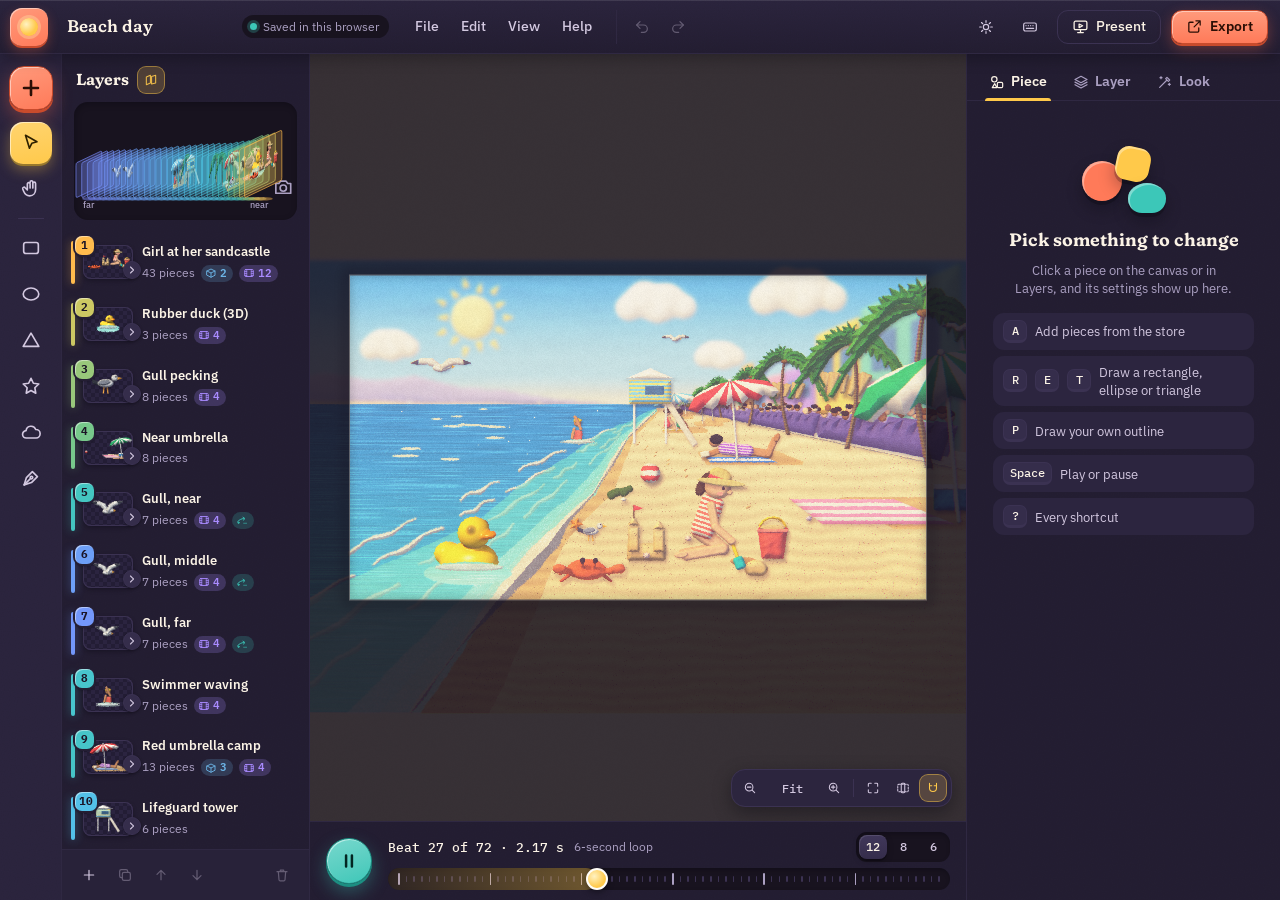
==== commit b37cb38e: "Lilac Falls" ====
--- a/editor.html
+++ b/editor.html
@@ -21,7 +21,7 @@
 <!-- ===================== top bar ===================== -->
 <header class="topbar">
   <h1 class="sr">Backdrop Editor</h1>
-  <a class="logo" href="index.html" data-tip="Back to the garden study"><span class="logo-sun" aria-hidden="true"></span><span class="sr">Back to the garden study</span></a>
+  <a class="logo" href="index.html" data-tip="Back to Elaborate Backgrounds"><span class="logo-sun" aria-hidden="true"></span><span class="sr">Back to Elaborate Backgrounds</span></a>
   <div class="doc">
     <label class="sr" for="doc-title">Scene name</label>
     <input id="doc-title" class="doc-title" type="text" maxlength="80" value="Untitled scene" autocomplete="off" spellcheck="false">
@@ -178,6 +178,11 @@
   <div class="dlg-head"><h2 id="dlg-new-h">New scene</h2><button type="button" class="ibtn" data-close aria-label="Close" data-icon="close"></button></div>
   <p class="dlg-note">This replaces the scene you have open. If you want to keep it, use File, Save the scene file first.</p>
   <div class="templates">
+    <button type="button" class="tcard" data-template="lilac">
+      <img src="images/lilac-falls.jpg" alt="" loading="lazy" decoding="async">
+      <span class="tcard-name">Lilac Falls</span>
+      <span class="tcard-note">The project's own scene: falls, a pool and stream, a blossom tree, butterflies.</span>
+    </button>
     <button type="button" class="tcard" data-template="beach">
       <img src="docs/images/beach-day.jpg" alt="" loading="lazy" decoding="async">
       <span class="tcard-name">Beach day</span>
@@ -268,11 +273,13 @@
 <script src="js/post.js" defer></script>
 <script src="js/renderer.js" defer></script>
 <script src="js/scenes/garden-art.js" defer></script>
+<script src="js/scenes/lilac-art.js" defer></script>
 <script src="js/scenes/garden.js" defer></script>
 <script src="js/editor/ui.js" defer></script>
 <script src="js/editor/doc.js" defer></script>
 <script src="js/editor/library.js" defer></script>
 <script src="js/scenes/beach.js" defer></script>
+<script src="js/scenes/lilac.js" defer></script>
 <script src="js/editor/fields.js" defer></script>
 <script src="js/editor/actions.js" defer></script>
 <script src="js/editor/layers.js" defer></script>
--- a/css/editor.css
+++ b/css/editor.css
@@ -686,7 +686,7 @@
 .tip kbd { padding: 2px 5px; border-radius: 5px; background: rgba(255,255,255,.14); color: var(--tipink); white-space: nowrap; }
 
 /* ===================== dialogs ===================== */
-.dlg { width: min(600px, calc(100vw - 32px)); max-height: calc(100vh - 40px); padding: 0; border: 1px solid var(--line); border-radius: var(--r-xl); background: var(--tray); color: var(--ink); box-shadow: var(--shadow-pop); overflow: auto; }
+.dlg { width: min(680px, calc(100vw - 32px)); max-height: calc(100vh - 40px); padding: 0; border: 1px solid var(--line); border-radius: var(--r-xl); background: var(--tray); color: var(--ink); box-shadow: var(--shadow-pop); overflow: auto; }
 .dlg[open] { animation: dlg-in 0.32s var(--spring); }
 .dlg-wide { width: min(780px, calc(100vw - 32px)); }
 .dlg::backdrop { background: rgba(10, 6, 18, 0.55); backdrop-filter: blur(4px); }
@@ -695,7 +695,7 @@
 .dlg-note { margin: 0 22px 14px; color: var(--ink-3); font-size: 13px; }
 .dlg-sub { margin: 18px 22px 10px; font-size: 13px; font-weight: 600; color: var(--ink-2); }
 .dlg-actions { display: flex; justify-content: flex-end; gap: 8px; margin-top: 14px; }
-.templates { display: grid; grid-template-columns: 1fr 1fr; gap: 12px; padding: 0 22px; }
+.templates { display: grid; grid-template-columns: repeat(auto-fit, minmax(170px, 1fr)); gap: 12px; padding: 0 22px; }
 .tcard { display: grid; gap: 4px; padding: 8px 8px 12px; border: 1px solid var(--line-soft); border-radius: 18px; background: var(--raise); text-align: left; color: var(--ink); transition: transform 0.25s var(--spring), box-shadow 0.2s; }
 .tcard img { width: 100%; aspect-ratio: 16 / 9; object-fit: cover; border-radius: 12px; transition: transform 0.4s var(--ease); }
 .tcard:hover { transform: translateY(-3px) rotate(-0.6deg); box-shadow: 0 12px 26px var(--sh-soft); }
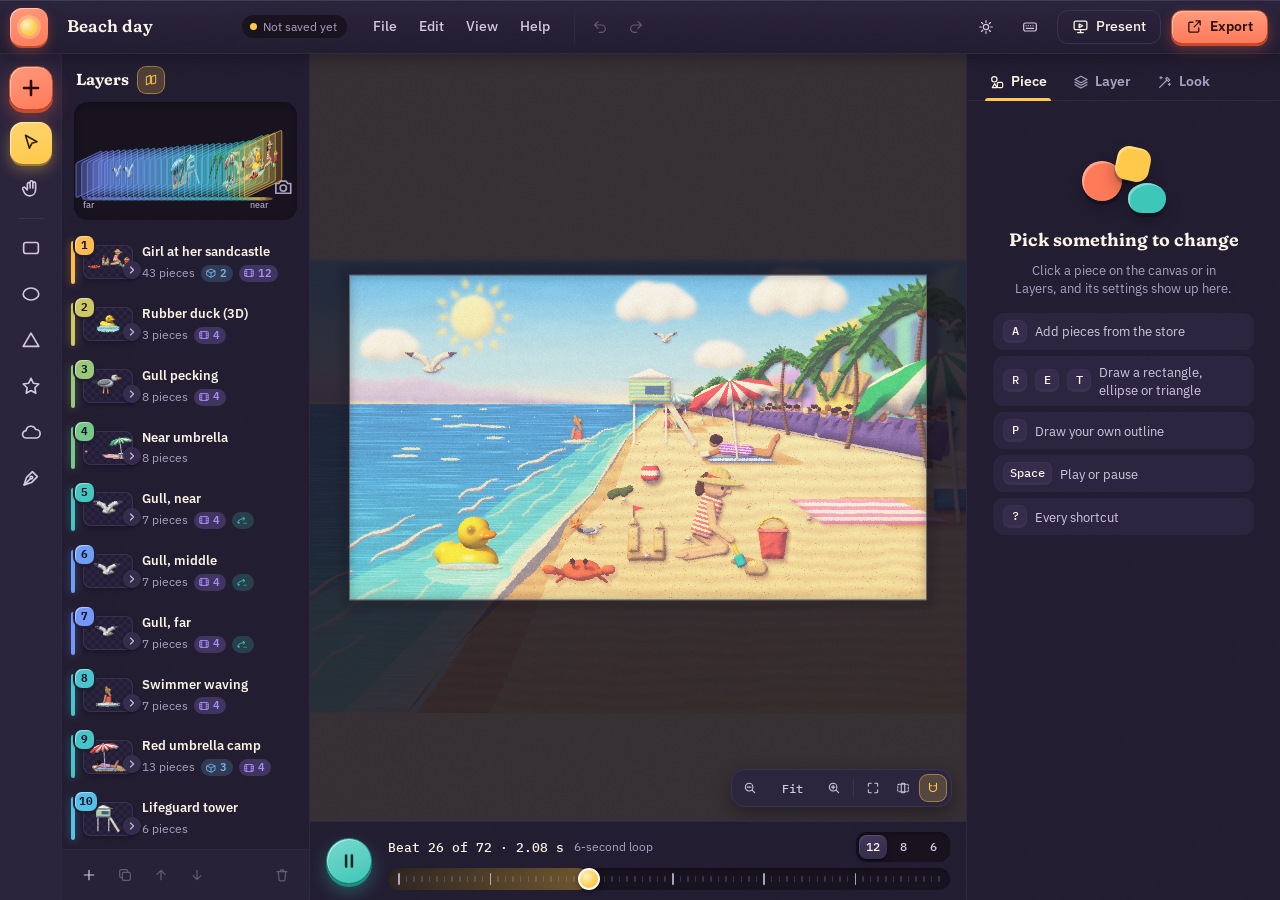
==== commit 2bb48690: "Tests Implemented" ====
--- a/editor.html
+++ b/editor.html
@@ -174,15 +174,26 @@
 </main>
 
 <!-- ===================== dialogs ===================== -->
+<dialog id="dlg-recent" class="dlg dlg-wide" aria-labelledby="dlg-recent-h">
+  <div class="dlg-head"><h2 id="dlg-recent-h">Recent scenes</h2><button type="button" class="ibtn" data-close aria-label="Close" data-icon="close"></button></div>
+  <p class="dlg-note">Saved in this browser as you work. Clearing the browser's site data removes them, so save a scene file for anything you want to keep for good.</p>
+  <ul class="recents" id="recent-list"></ul>
+</dialog>
+
 <dialog id="dlg-new" class="dlg" aria-labelledby="dlg-new-h">
   <div class="dlg-head"><h2 id="dlg-new-h">New scene</h2><button type="button" class="ibtn" data-close aria-label="Close" data-icon="close"></button></div>
-  <p class="dlg-note">This replaces the scene you have open. If you want to keep it, use File, Save the scene file first.</p>
+  <p class="dlg-note">The scene you have open stays in File, Recent scenes.</p>
   <div class="templates">
     <button type="button" class="tcard" data-template="lilac">
       <img src="images/lilac-falls.jpg" alt="" loading="lazy" decoding="async">
       <span class="tcard-name">Lilac Falls</span>
       <span class="tcard-note">The project's own scene: falls, a pool and stream, a blossom tree, butterflies.</span>
     </button>
+    <button type="button" class="tcard" data-template="reef">
+      <img src="images/reef-rave.jpg" alt="" loading="lazy" decoding="async">
+      <span class="tcard-name">Reef Rave</span>
+      <span class="tcard-note">An octopus party in an underwater cave: lasers, neon corals, a star in sunglasses.</span>
+    </button>
     <button type="button" class="tcard" data-template="beach">
       <img src="docs/images/beach-day.jpg" alt="" loading="lazy" decoding="async">
       <span class="tcard-name">Beach day</span>
@@ -191,7 +202,7 @@
     <button type="button" class="tcard" data-template="study">
       <img src="images/still.jpg" alt="" loading="lazy" decoding="async">
       <span class="tcard-name">Garden study</span>
-      <span class="tcard-note">The study of a stop-motion backdrop by Tamara, every piece editable.</span>
+      <span class="tcard-note">Where the project started: a study of a stop-motion backdrop, every piece editable.</span>
     </button>
   </div>
   <h3 class="dlg-sub" id="blank-h">Or start blank, in the shape of your screen</h3>
@@ -274,12 +285,15 @@
 <script src="js/renderer.js" defer></script>
 <script src="js/scenes/garden-art.js" defer></script>
 <script src="js/scenes/lilac-art.js" defer></script>
+<script src="js/scenes/reef-art.js" defer></script>
 <script src="js/scenes/garden.js" defer></script>
 <script src="js/editor/ui.js" defer></script>
+<script src="js/saves.js" defer></script>
 <script src="js/editor/doc.js" defer></script>
 <script src="js/editor/library.js" defer></script>
 <script src="js/scenes/beach.js" defer></script>
 <script src="js/scenes/lilac.js" defer></script>
+<script src="js/scenes/reef.js" defer></script>
 <script src="js/editor/fields.js" defer></script>
 <script src="js/editor/actions.js" defer></script>
 <script src="js/editor/layers.js" defer></script>
--- a/css/editor.css
+++ b/css/editor.css
@@ -702,6 +702,15 @@
 .tcard:hover img { transform: scale(1.03); }
 .tcard-name { margin: 4px 4px 0; font: 650 15px var(--serif); font-variation-settings: "SOFT" 100, "WONK" 1; }
 .tcard-note { margin: 0 4px; color: var(--ink-3); font-size: 12.5px; }
+.recents { list-style: none; display: grid; grid-template-columns: repeat(auto-fill, minmax(200px, 1fr)); gap: 12px; margin: 0; padding: 0 22px 22px; }
+.recent { position: relative; display: grid; }
+.recent .tcard { width: 100%; height: 100%; align-content: start; }
+.recent .tcard img, .recent-ph { display: block; width: 100%; aspect-ratio: 16 / 9; object-fit: contain; border-radius: 12px; background: var(--well); }
+.recent-now { display: block; margin: 0 4px; color: var(--teal-deep); font-size: 12.5px; font-weight: 600; }
+[data-theme="studio"] .recent-now { color: var(--teal); }
+.recent-remove { position: absolute; top: 14px; right: 14px; width: 28px; height: 28px; padding: 6px; background: var(--tray-hi); box-shadow: 0 1px 4px var(--sh); }
+.recent-remove svg { display: block; width: 100%; height: 100%; fill: none; stroke: currentColor; stroke-width: 2.2; stroke-linecap: round; stroke-linejoin: round; }
+.recents-empty { grid-column: 1 / -1; color: var(--ink-3); font-size: 13px; }
 .shapes { display: grid; grid-template-columns: repeat(5, 1fr); gap: 8px; padding: 0 22px 22px; }
 .shape-card { display: grid; justify-items: center; align-content: end; gap: 3px; height: 116px; padding: 10px 6px; border: 1px solid var(--line-soft); border-radius: 16px; background: var(--raise); color: var(--ink); font-size: 12.5px; font-weight: 600; transition: transform 0.25s var(--spring), border-color 0.2s; }
 .shape-card small { color: var(--ink-3); font-weight: 400; font-family: var(--mono); font-size: 11px; }
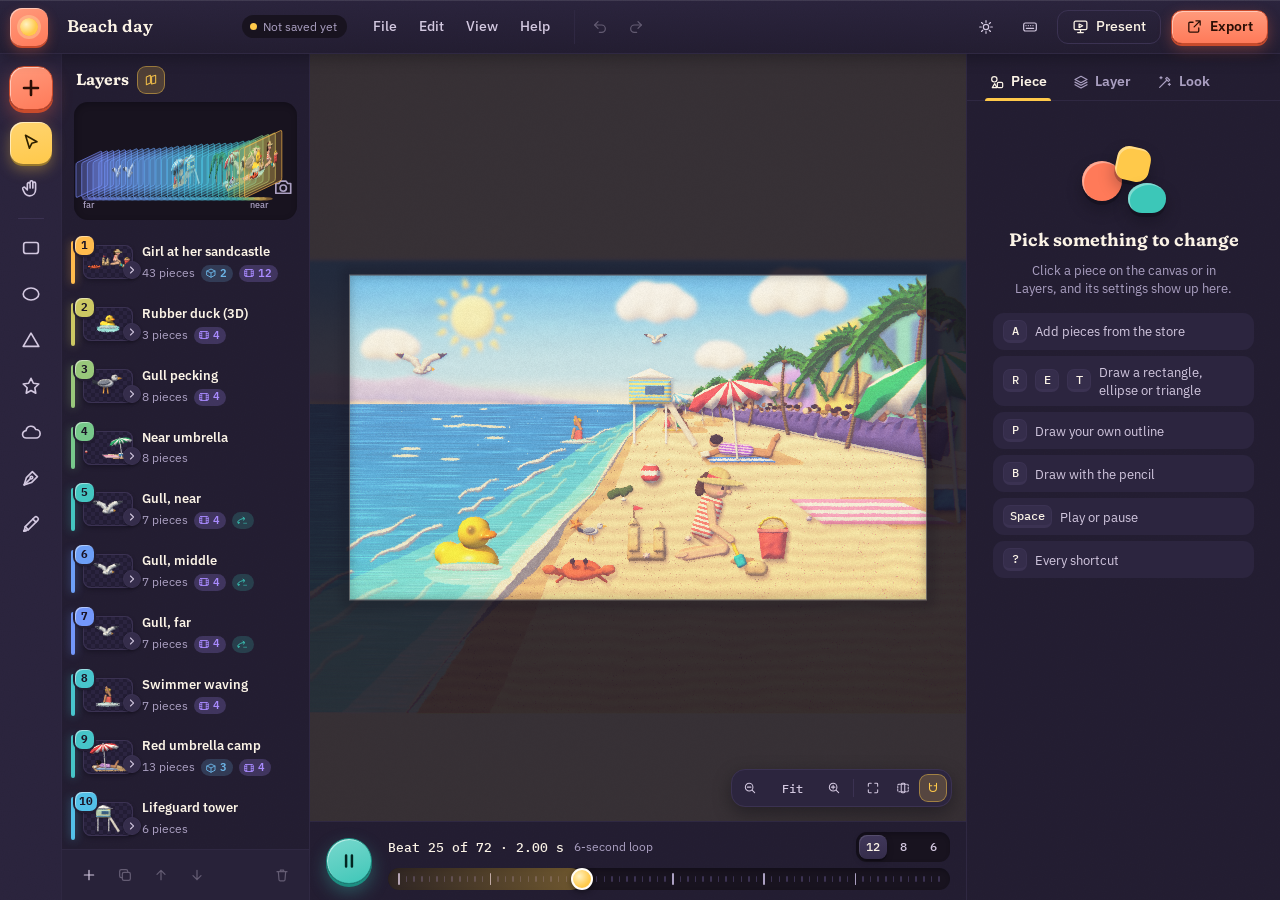
==== commit 49f0d23e: "Could be buggy" ====
--- a/editor.html
+++ b/editor.html
@@ -61,6 +61,7 @@
       <button type="button" class="tool" data-tool="star" aria-pressed="false" aria-label="Draw a star" data-tip="Star" data-keys="S" data-tip-side="right"><span class="ic" data-icon="star"></span></button>
       <button type="button" class="tool" data-tool="cloud" aria-pressed="false" aria-label="Draw a cloud" data-tip="Cloud" data-keys="C" data-tip-side="right"><span class="ic" data-icon="cloud"></span></button>
       <button type="button" class="tool" data-tool="pen" aria-pressed="false" aria-label="Draw your own outline" data-tip="Your own outline, point by point" data-keys="P" data-tip-side="right"><span class="ic" data-icon="pen"></span></button>
+      <button type="button" class="tool" data-tool="pencil" aria-pressed="false" aria-label="Draw with a pencil" data-tip="Pencil, freehand" data-keys="B" data-tip-side="right"><span class="ic" data-icon="pencil"></span></button>
     </div>
   </nav>
 
@@ -279,6 +280,8 @@
 <script src="js/materials.js" defer></script>
 <script src="js/elements.js" defer></script>
 <script src="js/shapes.js" defer></script>
+<script src="js/pencil.js" defer></script>
+<script src="js/light.js" defer></script>
 <script src="js/clay.js" defer></script>
 <script src="js/items.js" defer></script>
 <script src="js/post.js" defer></script>
@@ -286,6 +289,7 @@
 <script src="js/scenes/garden-art.js" defer></script>
 <script src="js/scenes/lilac-art.js" defer></script>
 <script src="js/scenes/reef-art.js" defer></script>
+<script src="js/scenes/desk-art.js" defer></script>
 <script src="js/scenes/garden.js" defer></script>
 <script src="js/editor/ui.js" defer></script>
 <script src="js/saves.js" defer></script>
@@ -294,6 +298,7 @@
 <script src="js/scenes/beach.js" defer></script>
 <script src="js/scenes/lilac.js" defer></script>
 <script src="js/scenes/reef.js" defer></script>
+<script src="js/scenes/desk.js" defer></script>
 <script src="js/editor/fields.js" defer></script>
 <script src="js/editor/actions.js" defer></script>
 <script src="js/editor/layers.js" defer></script>
--- a/css/editor.css
+++ b/css/editor.css
@@ -429,6 +429,7 @@
 .ov-stalk { stroke: var(--sun); stroke-width: 1.6; }
 .ov-draw { fill: color-mix(in srgb, var(--sun) 14%, transparent); stroke: var(--sun); stroke-width: 1.6; stroke-dasharray: 6 4; animation: ants 0.8s linear infinite; }
 .ov-ctrl { fill: none; stroke: #FFFDF8; stroke-opacity: .75; stroke-width: 1; stroke-dasharray: 3 3; }
+.ov-pencil { stroke: #3A3530; stroke-width: 2; stroke-linecap: round; stroke-linejoin: round; filter: drop-shadow(0 0 1.5px rgba(255, 253, 248, 0.9)); }
 .ov-point { fill: #FFFDF8; stroke: #1B1426; stroke-width: 1.5; }
 .ov-point.is-selected, .ov-point.is-first { fill: #FFC94A; }
 .ov-mid { fill: rgba(20, 14, 30, 0.55); stroke: #FFFDF8; stroke-width: 1.2; }
